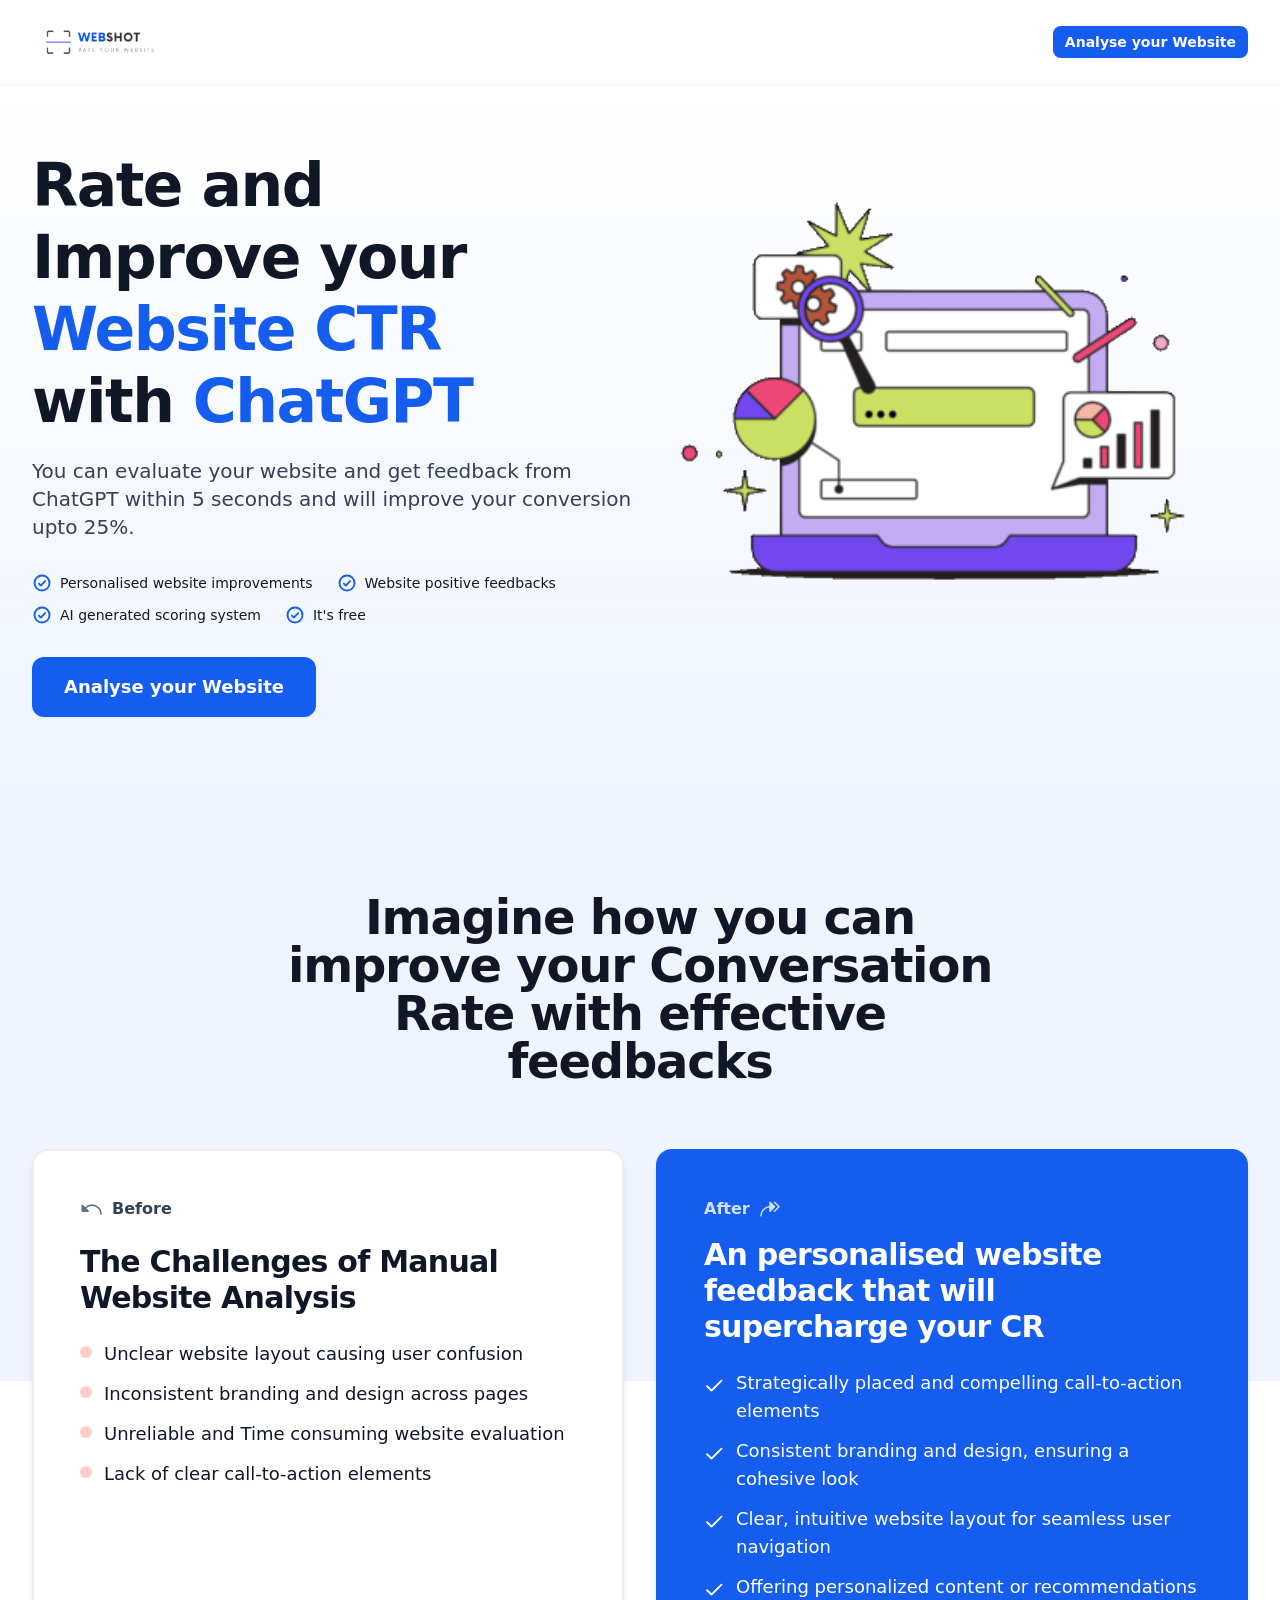
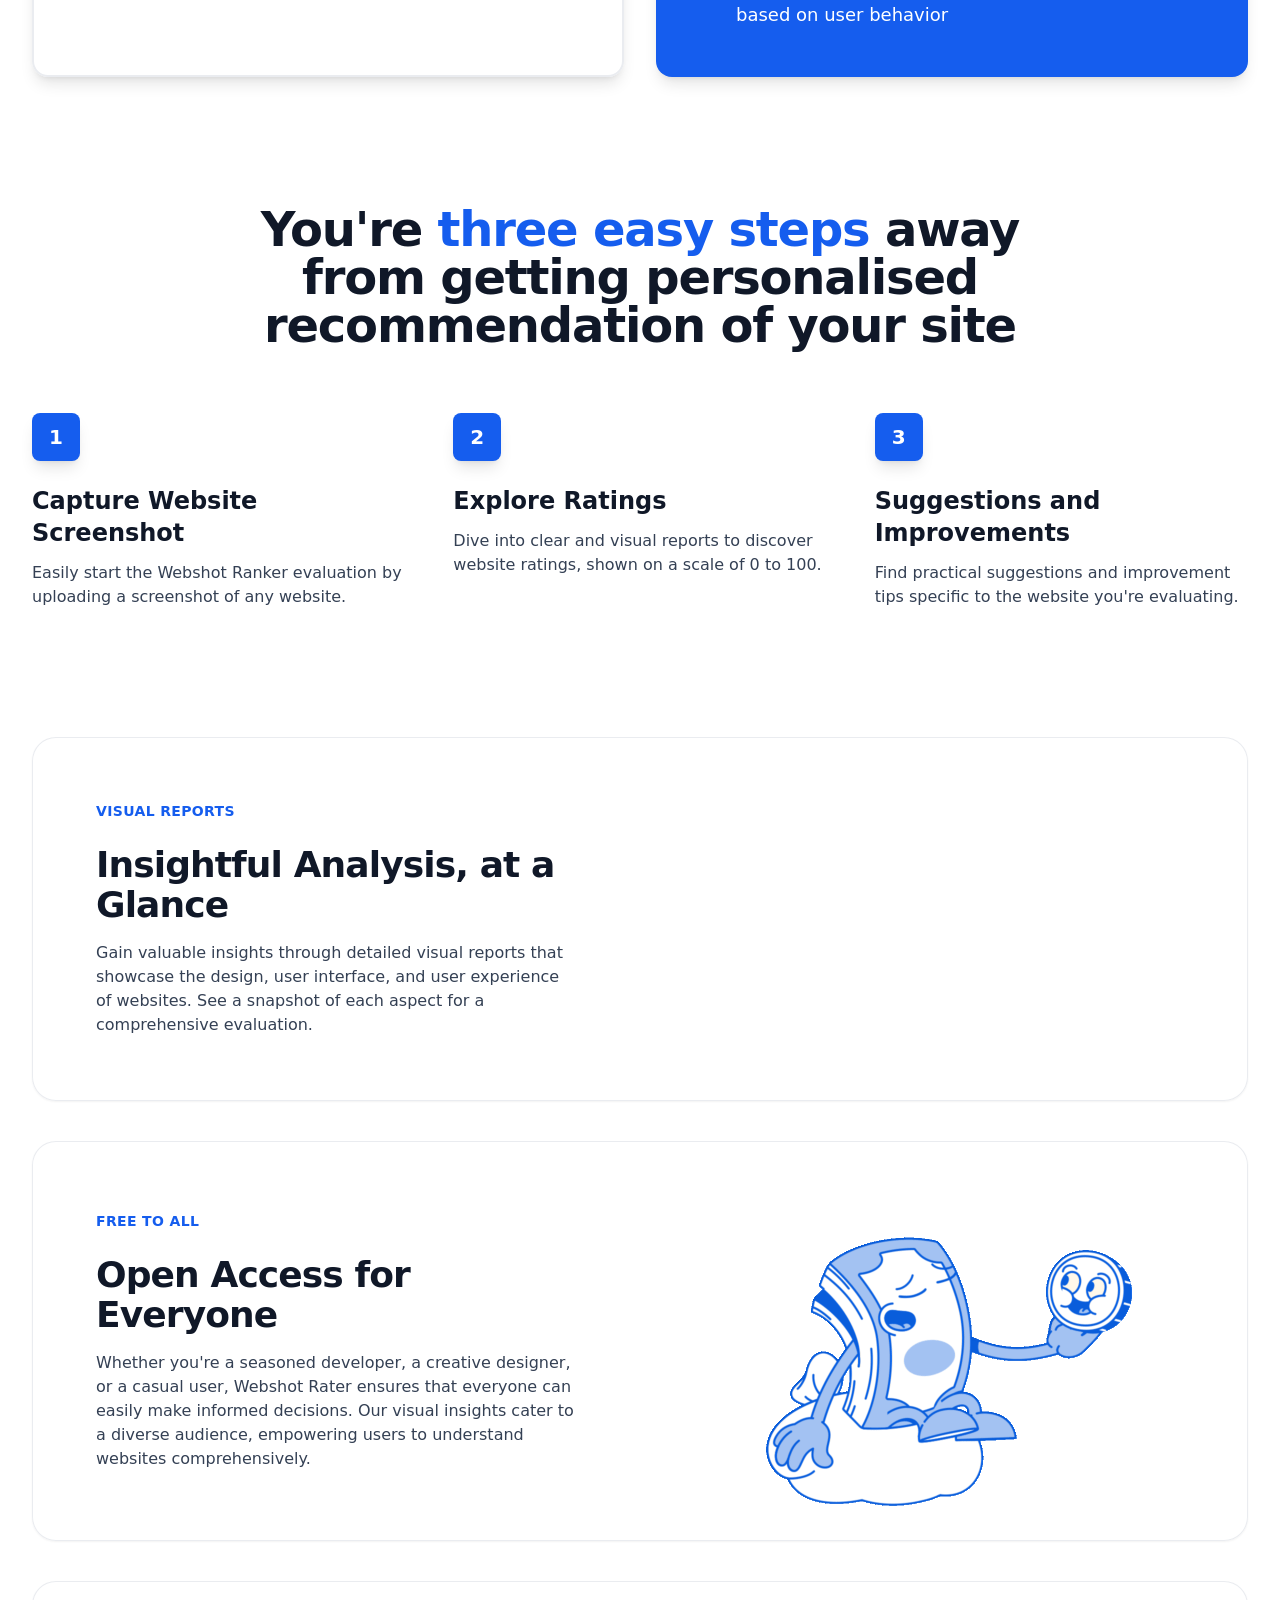
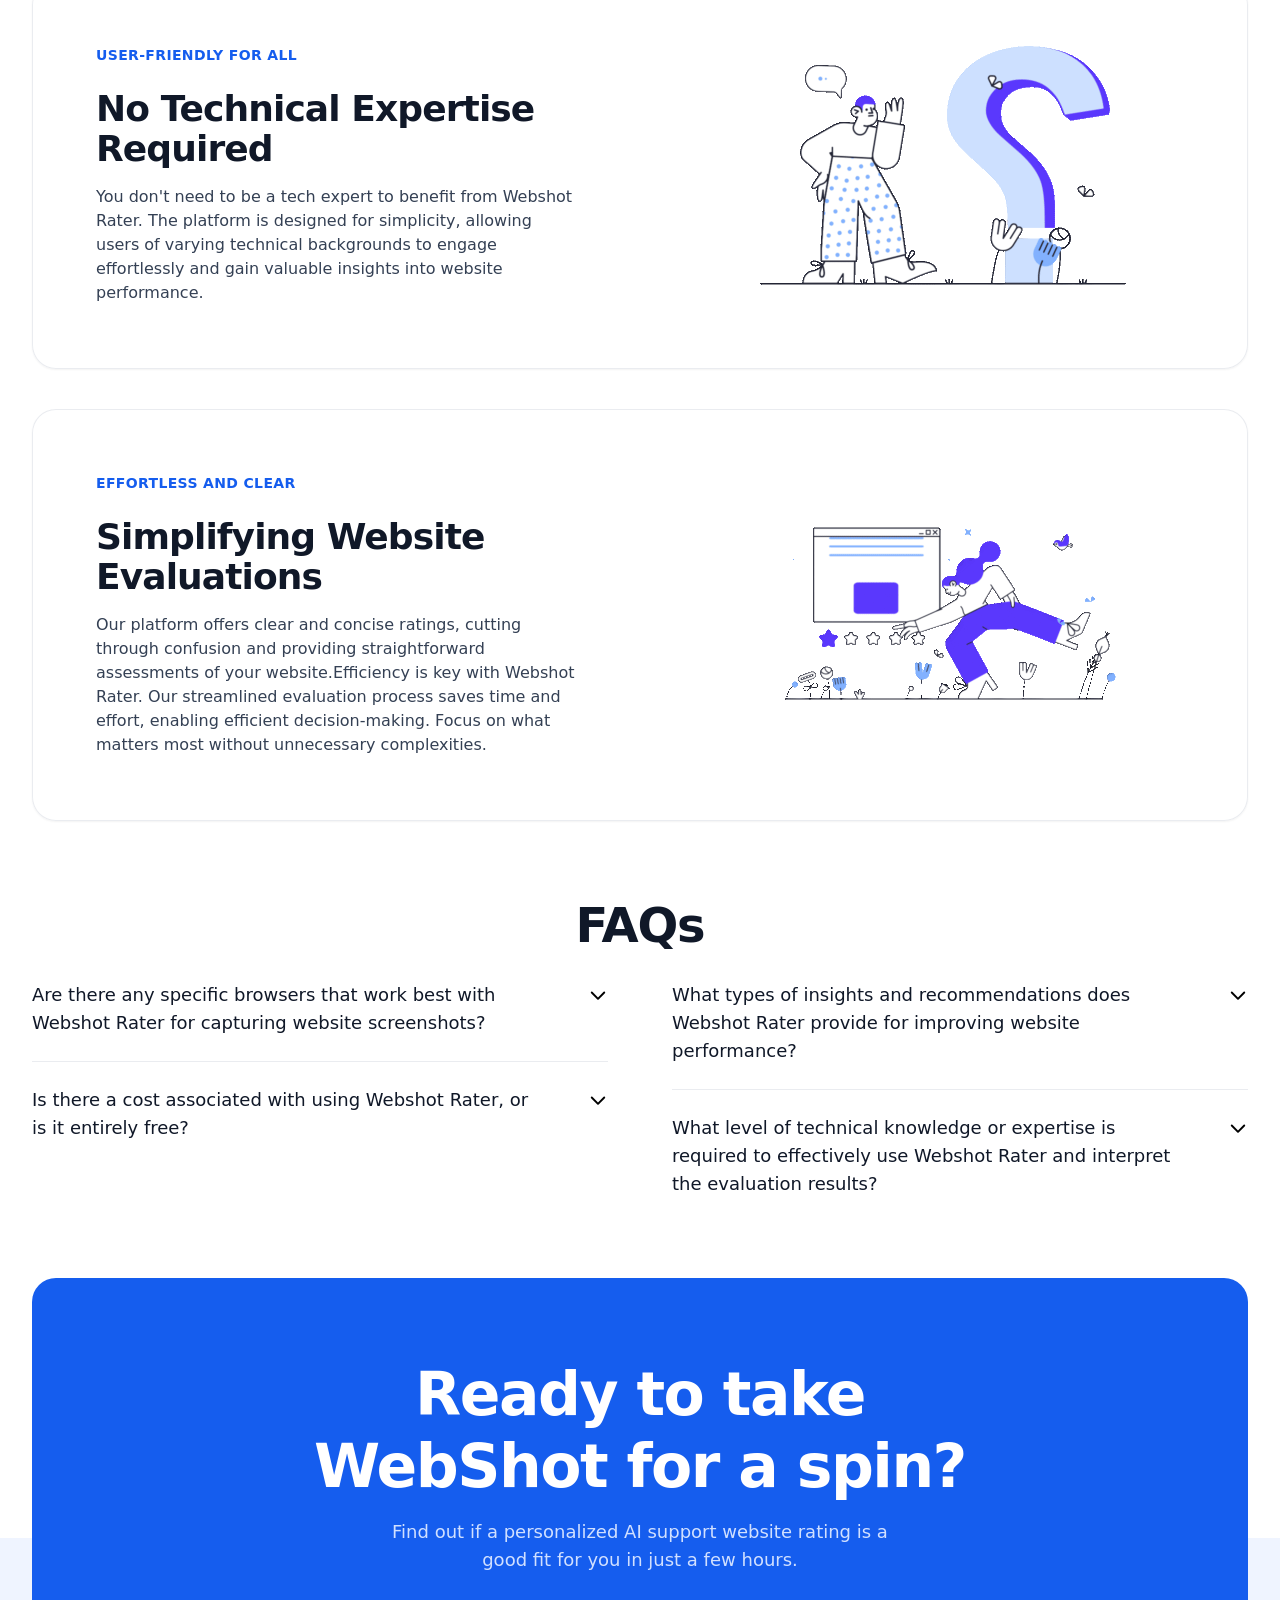
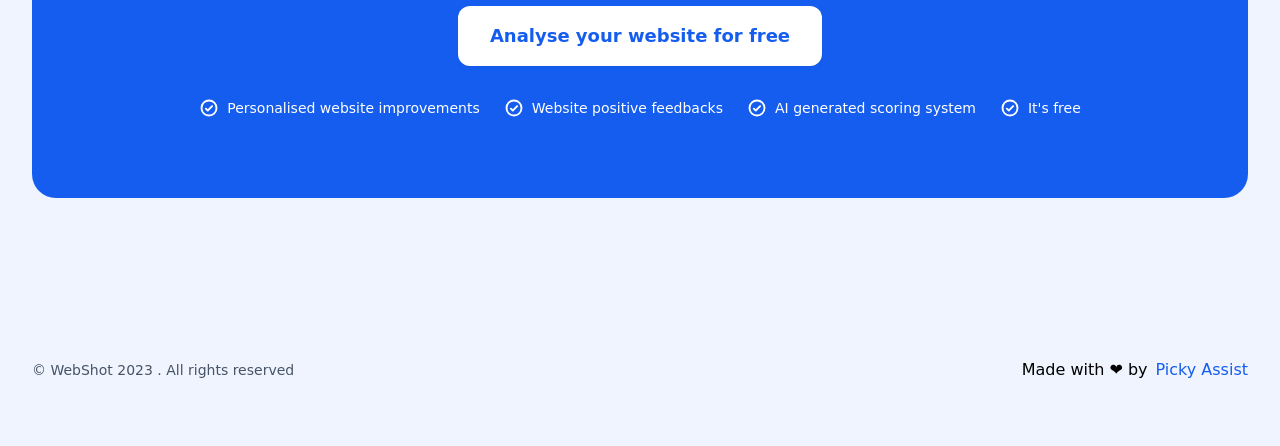
==== index.html @ e957ada9 "Update with api" ====
<!DOCTYPE html>
<html>
  <head>
    <meta charset="utf-8">
    <meta name="viewport" content="width=device-width, initial-scale=1">
    <title>Webshot Rater</title>
    <link rel="stylesheet" href="style_main.css">
    <link rel="icon" type="image/x-icon" href="img/meta-img.png" />
  </head>
  <body>
    <div class="isolate flex min-h-screen flex-col">
      <header class="sticky z-50 bg-white/90 backdrop-blur-lg inset-x-0 top-0 border-b border-gray-100 py-3">
        <div class="max-w-screen-xl mx-auto px-4 sm:px-6 lg:px-8">
          <div class="flex items-center justify-between">
            <div class="shrink-0">
              <a aria-current="page" class="isomorphic-link isomorphic-link--internal flex items-center" href="/">
                <img class="h-6 w-auto md:h-7 webshotlogo" src="img/WEBSHOT.png" alt="">
              </a>
            </div>
            <!--<div class="hidden items-center justify-center gap-4 lg:flex">
              <a class="isomorphic-link isomorphic-link--internal text-sm font-semibold leading-5 transition-all duration-150 rounded-lg px-2 py-1.5 text-gray-950 hover:bg-gray-100 hover:text-blue-600" href="/features">Features</a>
              <a class="isomorphic-link isomorphic-link--internal text-sm font-semibold leading-5 transition-all duration-150 rounded-lg px-2 py-1.5 text-gray-950 hover:bg-gray-100 hover:text-blue-600" href="/integrations">How to use</a>
              <a class="isomorphic-link isomorphic-link--internal text-sm font-semibold leading-5 transition-all duration-150 rounded-lg px-2 py-1.5 text-gray-950 hover:bg-gray-100 hover:text-blue-600" href="/demo">Live Demo</a>
            </div>-->
            <div class="flex items-center justify-end gap-4">
              <a class="isomorphic-link isomorphic-link--internal inline-flex items-center justify-center bg-blue-600 text-sm font-semibold leading-5 text-white shadow-sm transition-all duration-150 rounded-lg px-3 py-1.5 hover:bg-blue-500 focus-visible:outline focus-visible:outline-2 focus-visible:outline-offset-2 focus-visible:outline-blue-600" href="analyze.html">Analyse your Website</a>
            </div>
          </div>
        </div>
      </header>
      <main>
        <section class="bg-gradient-to-b from-white to-blue-50 pb-12 pt-8 sm:pb-16 lg:pb-20">
          <div class="max-w-screen-xl mx-auto px-4 sm:px-6 lg:px-8">
            <div class="grid grid-cols-1 items-center gap-y-12 lg:grid-cols-2">
              <div class="max-w-xl mx-auto text-center lg:max-w-none lg:mx-0 lg:text-left">
                <h1 class="font-display text-4xl font-bold tracking-tight text-gray-900 mt-8 sm:text-5xl lg:text-6xl xl:pr-12">Rate and Improve your <span class="text-blue-600">Website CTR</span>  with <span class="text-blue-600">ChatGPT</span>
                </h1>
                <p class="text-base font-normal text-gray-700 mt-5 sm:text-lg lg:text-xl">You can evaluate your website and get feedback from ChatGPT within 5 seconds and will improve your conversion upto 25%.</p>
                <ul class="flex flex-col justify-center gap-x-6 gap-y-3 text-sm font-medium text-gray-900 mt-6 sm:flex-row sm:flex-wrap sm:mt-8 lg:justify-start">
                  <li class="flex items-center justify-center gap-2">
                    <svg aria-hidden="true" class="h-5 w-5 shrink-0 text-blue-600" xmlns="http://www.w3.org/2000/svg" fill="currentColor" viewBox="0 0 256 256">
                      <path d="M176.49,95.51a12,12,0,0,1,0,17l-56,56a12,12,0,0,1-17,0l-24-24a12,12,0,1,1,17-17L112,143l47.51-47.52A12,12,0,0,1,176.49,95.51ZM236,128A108,108,0,1,1,128,20,108.12,108.12,0,0,1,236,128Zm-24,0a84,84,0,1,0-84,84A84.09,84.09,0,0,0,212,128Z"></path>
                    </svg> Personalised website improvements
                  </li>
                  <li class="flex items-center justify-center gap-2">
                    <svg aria-hidden="true" class="h-5 w-5 shrink-0 text-blue-600" xmlns="http://www.w3.org/2000/svg" fill="currentColor" viewBox="0 0 256 256">
                      <path d="M176.49,95.51a12,12,0,0,1,0,17l-56,56a12,12,0,0,1-17,0l-24-24a12,12,0,1,1,17-17L112,143l47.51-47.52A12,12,0,0,1,176.49,95.51ZM236,128A108,108,0,1,1,128,20,108.12,108.12,0,0,1,236,128Zm-24,0a84,84,0,1,0-84,84A84.09,84.09,0,0,0,212,128Z"></path>
                    </svg> Website positive feedbacks
                  </li>
                  <li class="flex items-center justify-center gap-2">
                    <svg aria-hidden="true" class="h-5 w-5 shrink-0 text-blue-600" xmlns="http://www.w3.org/2000/svg" fill="currentColor" viewBox="0 0 256 256">
                      <path d="M176.49,95.51a12,12,0,0,1,0,17l-56,56a12,12,0,0,1-17,0l-24-24a12,12,0,1,1,17-17L112,143l47.51-47.52A12,12,0,0,1,176.49,95.51ZM236,128A108,108,0,1,1,128,20,108.12,108.12,0,0,1,236,128Zm-24,0a84,84,0,1,0-84,84A84.09,84.09,0,0,0,212,128Z"></path>
                    </svg> AI generated scoring system
                  </li>
                  <li class="flex items-center justify-center gap-2">
                    <svg aria-hidden="true" class="h-5 w-5 shrink-0 text-blue-600" xmlns="http://www.w3.org/2000/svg" fill="currentColor" viewBox="0 0 256 256">
                      <path d="M176.49,95.51a12,12,0,0,1,0,17l-56,56a12,12,0,0,1-17,0l-24-24a12,12,0,1,1,17-17L112,143l47.51-47.52A12,12,0,0,1,176.49,95.51ZM236,128A108,108,0,1,1,128,20,108.12,108.12,0,0,1,236,128Zm-24,0a84,84,0,1,0-84,84A84.09,84.09,0,0,0,212,128Z"></path>
                    </svg>It's free
                  </li>
                </ul>
                <div class="flex flex-col gap-4 mt-6 sm:flex-row sm:items-center sm:justify-center sm:gap-5 sm:mt-8 lg:justify-start">
                  <a class="isomorphic-link isomorphic-link--internal inline-flex items-center justify-center bg-blue-600 text-lg font-semibold text-white shadow-sm transition-all duration-150 rounded-xl px-8 py-4 hover:bg-blue-700 focus-visible:outline focus-visible:outline-2 focus-visible:outline-offset-2 focus-visible:outline-blue-600" href="analyze.html">Analyse your Website</a>
                </div>
              </div>
              <div class="img-maincont">
                <img class="w-full object-cover" src="img/webshot-rater-main.gif" alt="">
              </div>
            </div>
          </div>
        </section>
        <section class="bg-blue-50 pt-12 sm:pt-16 lg:pt-20 xl:pt-24">
          <div class="max-w-screen-xl mx-auto px-4 sm:px-6 lg:px-8">
            <div class="max-w-xl mx-auto text-center lg:max-w-3xl">
              <h2 class="font-display text-3xl font-bold tracking-tight text-gray-900 sm:text-4xl lg:text-5xl">Imagine how you can improve your Conversation Rate with effective feedbacks</h2>
            </div>
          </div>
        </section>
        <div class="relative">
          <div class="absolute grid inset-0" aria-hidden="true">
            <div class="bg-blue-50"></div>
            <div class="bg-white"></div>
          </div>
          <div class="relative pt-12 lg:pt-16">
            <div class="max-w-screen-xl mx-auto px-4 sm:px-6 lg:px-8">
              <div class="grid grid-cols-1 gap-8 lg:grid-cols-2">
                <div class="bg-white shadow-lg ring-2 ring-inset ring-gray-200 rounded-2xl">
                  <div class="p-8 sm:p-12">
                    <div class="inline-flex items-center gap-2">
                      <svg aria-hidden="true" class="h-6 w-6 text-gray-500" xmlns="http://www.w3.org/2000/svg" fill="currentColor" viewBox="0 0 256 256">
                        <path d="M232,184a8,8,0,0,1-16,0A88,88,0,0,0,67.47,120.16l26.19,26.18A8,8,0,0,1,88,160H24a8,8,0,0,1-8-8V88a8,8,0,0,1,13.66-5.66l26.48,26.48A104,104,0,0,1,232,184Z"></path>
                      </svg>
                      <p class="text-base font-semibold text-gray-700">Before</p>
                    </div>
                    <h3 class="font-display text-2xl font-bold tracking-tight text-gray-900 mt-4 sm:text-3xl">The Challenges of Manual Website Analysis</h3>
                    <ul class="text-base text-gray-900 mt-6 space-y-3 sm:text-lg">
                      <li class="flex items-start gap-3">
                        <div class="shrink-0 py-1.5">
                          <svg class="h-3 w-3 fill-error-200" viewBox="0 0 6 6" aria-hidden="true">
                            <circle cx="3" cy="3" r="3"></circle>
                          </svg>
                        </div>Unclear website layout causing user confusion
                      </li>
                      <li class="flex items-start gap-3">
                        <div class="shrink-0 py-1.5">
                          <svg class="h-3 w-3 fill-error-200" viewBox="0 0 6 6" aria-hidden="true">
                            <circle cx="3" cy="3" r="3"></circle>
                          </svg>
                        </div>Inconsistent branding and design across pages
                      </li>
                      <li class="flex items-start gap-3">
                        <div class="shrink-0 py-1.5">
                          <svg class="h-3 w-3 fill-error-200" viewBox="0 0 6 6" aria-hidden="true">
                            <circle cx="3" cy="3" r="3"></circle>
                          </svg>
                        </div>Unreliable and Time consuming website evaluation
                      </li>
                      <li class="flex items-start gap-3">
                        <div class="shrink-0 py-1.5">
                          <svg class="h-3 w-3 fill-error-200" viewBox="0 0 6 6" aria-hidden="true">
                            <circle cx="3" cy="3" r="3"></circle>
                          </svg>
                        </div>Lack of clear call-to-action elements
                      </li>
                    </ul>
                  </div>
                </div>
                <div class="bg-blue-600 shadow-lg rounded-2xl">
                  <div class="p-8 sm:p-12">
                    <div class="inline-flex items-center gap-2">
                      <p class="text-base font-semibold text-blue-100">After</p>
                      <svg aria-hidden="true" class="h-6 w-6 text-blue-100" xmlns="http://www.w3.org/2000/svg" fill="currentColor" viewBox="0 0 256 256">
                        <path d="M229.66,109.66l-48,48a8,8,0,0,1-11.32-11.32L212.69,104,170.34,61.66a8,8,0,0,1,11.32-11.32l48,48A8,8,0,0,1,229.66,109.66Zm-48-11.32-48-48A8,8,0,0,0,120,56V96.3A104.15,104.15,0,0,0,24,200a8,8,0,0,0,16,0,88.11,88.11,0,0,1,80-87.63V152a8,8,0,0,0,13.66,5.66l48-48A8,8,0,0,0,181.66,98.34Z"></path>
                      </svg>
                    </div>
                    <h3 class="font-display text-2xl font-bold tracking-tight text-white mt-4 sm:text-3xl">An personalised website feedback that will supercharge your CR</h3>
                    <ul class="text-base text-white mt-6 space-y-3 sm:text-lg">
                      <li class="flex items-start gap-3">
                        <div class="shrink-0 py-1.5">
                          <svg aria-hidden="true" class="h-5 w-5 text-white" xmlns="http://www.w3.org/2000/svg" fill="currentColor" viewBox="0 0 256 256">
                            <path d="M232.49,80.49l-128,128a12,12,0,0,1-17,0l-56-56a12,12,0,1,1,17-17L96,183,215.51,63.51a12,12,0,0,1,17,17Z"></path>
                          </svg>
                        </div>Strategically placed and compelling call-to-action elements
                      </li>
                      <li class="flex items-start gap-3">
                        <div class="shrink-0 py-1.5">
                          <svg aria-hidden="true" class="h-5 w-5 text-white" xmlns="http://www.w3.org/2000/svg" fill="currentColor" viewBox="0 0 256 256">
                            <path d="M232.49,80.49l-128,128a12,12,0,0,1-17,0l-56-56a12,12,0,1,1,17-17L96,183,215.51,63.51a12,12,0,0,1,17,17Z"></path>
                          </svg>
                        </div>Consistent branding and design, ensuring a cohesive look
                      </li>
                      <li class="flex items-start gap-3">
                        <div class="shrink-0 py-1.5">
                          <svg aria-hidden="true" class="h-5 w-5 text-white" xmlns="http://www.w3.org/2000/svg" fill="currentColor" viewBox="0 0 256 256">
                            <path d="M232.49,80.49l-128,128a12,12,0,0,1-17,0l-56-56a12,12,0,1,1,17-17L96,183,215.51,63.51a12,12,0,0,1,17,17Z"></path>
                          </svg>
                        </div>Clear, intuitive website layout for seamless user navigation
                      </li>
                      <li class="flex items-start gap-3">
                        <div class="shrink-0 py-1.5">
                          <svg aria-hidden="true" class="h-5 w-5 text-white" xmlns="http://www.w3.org/2000/svg" fill="currentColor" viewBox="0 0 256 256">
                            <path d="M232.49,80.49l-128,128a12,12,0,0,1-17,0l-56-56a12,12,0,1,1,17-17L96,183,215.51,63.51a12,12,0,0,1,17,17Z"></path>
                          </svg>
                        </div>Offering personalized content or recommendations based on user behavior
                      </li>
                    </ul>
                  </div>
                </div>
              </div>
            </div>
          </div>
        </div>
        <section id="how-it-works" class="py-12 sm:py-16 lg:py-20 xl:py-32">
          <div class="max-w-screen-xl mx-auto px-4 sm:px-6 lg:px-8">
            <div class="max-w-xl mx-auto text-center lg:max-w-3xl">
              <h2 class="font-display text-3xl font-bold tracking-tight text-gray-900 sm:text-4xl lg:text-5xl">You're <span class="text-blue-600">three easy steps</span>
                <!-- -->away from getting personalised recommendation of your site </h2>
            </div>
            <div class="grid max-w-sm grid-cols-1 gap-12 mx-auto mt-12 text-center sm:mt-16 lg:max-w-none lg:grid-cols-3 lg:text-left">
              <div>
                <div class="inline-flex h-12 w-12 items-center justify-center bg-blue-600 text-xl font-bold text-white shadow-lg rounded-lg">1</div>
                <h3 class="text-xl font-bold text-gray-900 mt-4 sm:text-2xl lg:mt-6">Capture Website Screenshot</h3>
                <p class="text-sm font-normal text-gray-700 mt-2 sm:text-base sm:mt-3">Easily start the Webshot Ranker evaluation by uploading a screenshot of any website.</p>
              </div>
              <div>
                <div class="inline-flex h-12 w-12 items-center justify-center bg-blue-600 text-xl font-bold text-white shadow-lg rounded-lg">2</div>
                <h3 class="text-xl font-bold text-gray-900 mt-4 sm:text-2xl lg:mt-6">Explore Ratings</h3>
                <p class="text-sm font-normal text-gray-700 mt-2 sm:text-base sm:mt-3">Dive into clear and visual reports to discover website ratings, shown on a scale of 0 to 100. </p>
              </div>
              <div>
                <div class="inline-flex h-12 w-12 items-center justify-center bg-blue-600 text-xl font-bold text-white shadow-lg rounded-lg">3</div>
                <h3 class="text-xl font-bold text-gray-900 mt-4 sm:text-2xl lg:mt-6">Suggestions and Improvements</h3>
                <p class="text-sm font-normal text-gray-700 mt-2 sm:text-base sm:mt-3">Find practical suggestions and improvement tips specific to the website you're evaluating.</p>
              </div>
            </div>
          </div>
        </section>
        <section class="bg-white">
          <div class="max-w-screen-xl mx-auto px-4 sm:px-6 lg:px-8">
            <div class="flex flex-col items-start space-y-6 lg:space-y-8 xl:space-y-10">
              <div class="bg-white shadow-sm ring-1 ring-inset ring-gray-200 rounded-3xl xl:sticky xl:top-20">
                <div class="grid grid-cols-1 items-center -space-y-12 lg:grid-cols-2 lg:space-y-0">
                  <div class="p-8 sm:p-12 lg:p-16">
                    <p class="text-sm font-bold uppercase tracking-wide text-blue-600">Visual Reports</p>
                    <h3 class="text-2xl font-bold tracking-tight text-gray-900 mt-4 sm:text-3xl sm:mt-6 lg:text-4xl">Insightful Analysis, at a Glance</h3>
                    <p class="text-base font-normal text-gray-700 mt-4">Gain valuable insights through detailed visual reports that showcase the design, user interface, and user experience of websites. See a snapshot of each aspect for a comprehensive evaluation.</p>
                  </div>
                  <div class="img-contn">
                    <img class="w-full object-cover" src="img/visual-report.gif" alt="">
                  </div>
                </div>
              </div>
              <div class="bg-white shadow-sm ring-1 ring-inset ring-gray-200 rounded-3xl xl:sticky xl:top-20">
                <div class="grid grid-cols-1 items-center -space-y-6 lg:grid-cols-2 lg:space-y-0">
                  <div class="p-8 sm:p-12 lg:p-16">
                    <p class="text-sm font-bold uppercase tracking-wide text-blue-600">Free to All</p>
                    <h3 class="text-2xl font-bold tracking-tight text-gray-900 mt-4 sm:text-3xl sm:mt-6 lg:text-4xl">Open Access for Everyone</h3>
                    <p class="text-base font-normal text-gray-700 mt-4">Whether you're a seasoned developer, a creative designer, or a casual user, Webshot Rater ensures that everyone can easily make informed decisions. Our visual insights cater to a diverse audience, empowering users to understand websites comprehensively.</p>
                  </div>
                  <div class="img-contn">
                    <img class="w-full object-cover" src="img/free-to-all.gif" alt="">
                  </div>
                </div>
              </div>
              <div class="bg-white shadow-sm ring-1 ring-inset ring-gray-200 rounded-3xl xl:sticky xl:top-20">
                <div class="grid grid-cols-1 items-center -space-y-12 lg:grid-cols-2 lg:space-y-0">
                  <div class="p-8 sm:p-12 lg:p-16">
                    <p class="text-sm font-bold uppercase tracking-wide text-blue-600">User-Friendly for All</p>
                    <h3 class="text-2xl font-bold tracking-tight text-gray-900 mt-4 sm:text-3xl sm:mt-6 lg:text-4xl">No Technical Expertise Required</h3>
                    <p class="text-base font-normal text-gray-700 mt-4">You don't need to be a tech expert to benefit from Webshot Rater. The platform is designed for simplicity, allowing users of varying technical backgrounds to engage effortlessly and gain valuable insights into website performance.</p>
                  </div>
                  <div class="img-contn">
                    <img class="w-full object-cover" src="img/know-how.gif" alt="">
                  </div>
                </div>
              </div>
              <div class="bg-white shadow-sm ring-1 ring-inset ring-gray-200 rounded-3xl xl:sticky xl:top-20">
                <div class="grid grid-cols-1 items-center -space-y-12 lg:grid-cols-2 lg:space-y-0">
                  <div class="p-8 sm:p-12 lg:p-16">
                    <p class="text-sm font-bold uppercase tracking-wide text-blue-600">Effortless and Clear</p>
                    <h3 class="text-2xl font-bold tracking-tight text-gray-900 mt-4 sm:text-3xl sm:mt-6 lg:text-4xl">Simplifying Website Evaluations</h3>
                    <p class="text-base font-normal text-gray-700 mt-4">Our platform offers clear and concise ratings, cutting through confusion and providing straightforward assessments of your website.Efficiency is key with Webshot Rater. Our streamlined evaluation process saves time and effort, enabling efficient decision-making. Focus on what matters most without unnecessary complexities.</p>
                  </div>
                  <div class="img-contn">
                    <img class="w-full object-cover" src="img/rating.gif" alt="">
                  </div>
                </div>
              </div>
            </div>
          </div>
        </section>
        <section class="bg-white py-12 sm:py-16 lg:py-20">
          <div class="max-w-screen-xl mx-auto px-4 sm:px-6 lg:px-8">
            <div class="max-w-xl mx-auto text-center lg:max-w-3xl">
              <h2 class="text-3xl font-bold tracking-tight text-gray-900 sm:text-4xl lg:text-5xl">FAQs</h2>
              <!--<p class="text-base font-normal text-gray-600 mt-4 sm:text-lg">Have a different question and can't find the answer you're looking for? Reach out to our support team by-->
                <!-- -->
               <!-- <a target="_blank" rel="noopener noreferrer" href="#" class="isomorphic-link isomorphic-link--external text-blue-600 hover:text-blue-500 hover:underline">sending us an email</a>
                and we'll get back to you as soon as we can.
              </p>-->
            </div>
            <div class="grid grid-cols-1 gap-x-16 gap-y-5 mt-8 lg:grid-cols-2">
              <div class="flow-root">
                <div class="divide-gray-200 -my-6 divide-y">
                  <div class="relative py-6">
                    <details class="menu-details peer cursor-pointer transition-all duration-150">
                      <summary class="flex select-none items-center justify-between text-lg font-medium text-gray-900 pr-16">Are there any specific browsers that work best with Webshot Rater for capturing website screenshots?</summary>
                      <div class="mt-4">
                        <p class="text-base text-gray-600">
                          <span class="prose prose-blue">Webshot Rater is designed to work seamlessly with a variety of browsers. It is compatible with popular browsers such as Google Chrome, Mozilla Firefox, Microsoft Edge, and Safari. Users can capture website screenshots using any of these browsers, ensuring flexibility and accessibility across different platforms. The goal is to provide a consistent and user-friendly experience, regardless of the browser choice, so that users can comfortably use Webshot Rater with their preferred browser.</span>
                        </p>
                      </div>
                    </details>
                    <div class="pointer-events-none invisible absolute right-0 top-0 py-7 pl-7 pr-0 peer-open:visible">
                      <svg aria-hidden="true" class="h-5 w-5" xmlns="http://www.w3.org/2000/svg" fill="currentColor" viewBox="0 0 256 256">
                        <path d="M216.49,168.49a12,12,0,0,1-17,0L128,97,56.49,168.49a12,12,0,0,1-17-17l80-80a12,12,0,0,1,17,0l80,80A12,12,0,0,1,216.49,168.49Z"></path>
                      </svg>
                    </div>
                    <div class="pointer-events-none visible absolute right-0 top-0 py-7 pl-7 pr-0 peer-open:invisible">
                      <svg aria-hidden="true" class="h-5 w-5" xmlns="http://www.w3.org/2000/svg" fill="#currentColor" viewBox="0 0 256 256">
                        <path d="M216.49,104.49l-80,80a12,12,0,0,1-17,0l-80-80a12,12,0,0,1,17-17L128,159l71.51-71.52a12,12,0,0,1,17,17Z"></path>
                      </svg>
                    </div>
                  </div>
                  <div class="relative py-6">
                    <details class="menu-details peer cursor-pointer transition-all duration-150">
                      <summary class="flex select-none items-center justify-between text-lg font-medium text-gray-900 pr-16">Is there a cost associated with using Webshot Rater, or is it entirely free?</summary>
                      <div class="mt-4">
                        <p class="text-base text-gray-600">
                          <span class="prose prose-blue">Webshot Rater is entirely free to use. There is no cost associated with accessing the platform and utilising its evaluation services. Users can take advantage of the comprehensive website assessments, including ratings, positive identification, and improvement suggestions, without incurring any charges. Our aim is to provide a valuable and accessible tool for users to enhance their websites without financial constraints.</span>
                        </p>
                      </div>
                    </details>
                    <div class="pointer-events-none invisible absolute right-0 top-0 py-7 pl-7 pr-0 peer-open:visible">
                      <svg aria-hidden="true" class="h-5 w-5" xmlns="http://www.w3.org/2000/svg" fill="currentColor" viewBox="0 0 256 256">
                        <path d="M216.49,168.49a12,12,0,0,1-17,0L128,97,56.49,168.49a12,12,0,0,1-17-17l80-80a12,12,0,0,1,17,0l80,80A12,12,0,0,1,216.49,168.49Z"></path>
                      </svg>
                    </div>
                    <div class="pointer-events-none visible absolute right-0 top-0 py-7 pl-7 pr-0 peer-open:invisible">
                      <svg aria-hidden="true" class="h-5 w-5" xmlns="http://www.w3.org/2000/svg" fill="#currentColor" viewBox="0 0 256 256">
                        <path d="M216.49,104.49l-80,80a12,12,0,0,1-17,0l-80-80a12,12,0,0,1,17-17L128,159l71.51-71.52a12,12,0,0,1,17,17Z"></path>
                      </svg>
                    </div>
                  </div>
                </div>
              </div>
              <div class="flow-root">
                <div class="divide-gray-200 -my-6 divide-y">
                
                  <div class="relative py-6">
                    <details class="menu-details peer cursor-pointer transition-all duration-150">
                      <summary class="flex select-none items-center justify-between text-lg font-medium text-gray-900 pr-16">What types of insights and recommendations does Webshot Rater provide for improving website performance?</summary>
                      <div class="mt-4">
                        <p class="text-base text-gray-600">
                          <span class="prose prose-blue">Webshot Rater provides users with a range of insights and recommendations to enhance website performance. After evaluating a website based on screenshots, the tool offers actionable suggestions for improvement in various areas. These insights typically cover aspects such as design, user experience, and visual appeal. Specifically, Webshot Rater provides a breakdown of positives, highlighting the strengths of the webpage, and also offers improvement suggestions, identifying specific areas that could benefit from optimization or enhancement. Users can leverage these recommendations to make informed decisions and implement strategic changes to elevate their website's overall performance. </span>
                        </p>
                      </div>
                    </details>
                    <div class="pointer-events-none invisible absolute right-0 top-0 py-7 pl-7 pr-0 peer-open:visible">
                      <svg aria-hidden="true" class="h-5 w-5" xmlns="http://www.w3.org/2000/svg" fill="currentColor" viewBox="0 0 256 256">
                        <path d="M216.49,168.49a12,12,0,0,1-17,0L128,97,56.49,168.49a12,12,0,0,1-17-17l80-80a12,12,0,0,1,17,0l80,80A12,12,0,0,1,216.49,168.49Z"></path>
                      </svg>
                    </div>
                    <div class="pointer-events-none visible absolute right-0 top-0 py-7 pl-7 pr-0 peer-open:invisible">
                      <svg aria-hidden="true" class="h-5 w-5" xmlns="http://www.w3.org/2000/svg" fill="#currentColor" viewBox="0 0 256 256">
                        <path d="M216.49,104.49l-80,80a12,12,0,0,1-17,0l-80-80a12,12,0,0,1,17-17L128,159l71.51-71.52a12,12,0,0,1,17,17Z"></path>
                      </svg>
                    </div>
                  </div>
                  <div class="relative py-6">
                    <details class="menu-details peer cursor-pointer transition-all duration-150">
                      <summary class="flex select-none items-center justify-between text-lg font-medium text-gray-900 pr-16">What level of technical knowledge or expertise is required to effectively use Webshot Rater and interpret the evaluation results?</summary>
                      <div class="mt-4">
                        <p class="text-base text-gray-600">
                          <span class="prose prose-blue">Webshot Rater is designed to be user-friendly, requiring minimal technical knowledge or expertise. You don't need to be a tech expert to use the platform effectively. The process involves simple steps like capturing a screenshot, uploading it to the Webshot Rater platform, and receiving an evaluation with clear ratings and insights. The user interface is intuitive, making it accessible to individuals with varying levels of technical familiarity. The goal is to empower users, regardless of their technical background, to easily understand and interpret the evaluation results for actionable improvements to their websites.</span>
                        </p>
                      </div>
                    </details>
                    <div class="pointer-events-none invisible absolute right-0 top-0 py-7 pl-7 pr-0 peer-open:visible">
                      <svg aria-hidden="true" class="h-5 w-5" xmlns="http://www.w3.org/2000/svg" fill="currentColor" viewBox="0 0 256 256">
                        <path d="M216.49,168.49a12,12,0,0,1-17,0L128,97,56.49,168.49a12,12,0,0,1-17-17l80-80a12,12,0,0,1,17,0l80,80A12,12,0,0,1,216.49,168.49Z"></path>
                      </svg>
                    </div>
                    <div class="pointer-events-none visible absolute right-0 top-0 py-7 pl-7 pr-0 peer-open:invisible">
                      <svg aria-hidden="true" class="h-5 w-5" xmlns="http://www.w3.org/2000/svg" fill="#currentColor" viewBox="0 0 256 256">
                        <path d="M216.49,104.49l-80,80a12,12,0,0,1-17,0l-80-80a12,12,0,0,1,17-17L128,159l71.51-71.52a12,12,0,0,1,17,17Z"></path>
                      </svg>
                    </div>
                  </div>
                </div>
              </div>
            </div>
          </div>
        </section>
        <div class="relative">
          <div class="absolute grid inset-0" aria-hidden="true">
            <div class="bg-white"></div>
            <div class="bg-blue-50"></div>
          </div>
          <div class="relative">
            <div class="max-w-screen-xl mx-auto px-4 sm:px-6 lg:px-8">
              <div class="bg-blue-600 rounded-3xl p-8 text-center sm:p-16 md:px-24 md:py-20 lg:px-28">
                <div class="max-w-2xl mx-auto">
                  <h2 class="font-display text-4xl font-bold tracking-tight text-white sm:text-5xl lg:text-6xl">Ready to take WebShot for a spin?</h2>
                  <p class="max-w-lg text-base text-blue-100 mx-auto mt-4 sm:text-lg">Find out if a personalized AI support website rating is a good fit for you in just a few hours.</p>
                </div>
                <div class="flex flex-col justify-center gap-4 mt-8 sm:flex-row sm:items-center sm:gap-5">
                  <a class="isomorphic-link isomorphic-link--internal inline-flex items-center justify-center bg-white text-lg font-semibold text-blue-600 shadow-sm transition-all duration-150 rounded-xl px-8 py-4 hover:bg-blue-50 focus-visible:outline focus-visible:outline-2 focus-visible:outline-offset-2 focus-visible:outline-white" href="analyze.html">Analyse your website for free</a>
                </div>
                <ul class="flex flex-wrap items-center justify-center gap-x-6 gap-y-3 text-sm font-medium text-white mt-8">
                  <li class="inline-flex items-center gap-2">
                    <svg aria-hidden="true" class="h-5 w-5 shrink-0 text-white" xmlns="http://www.w3.org/2000/svg" fill="currentColor" viewBox="0 0 256 256">
                      <path d="M176.49,95.51a12,12,0,0,1,0,17l-56,56a12,12,0,0,1-17,0l-24-24a12,12,0,1,1,17-17L112,143l47.51-47.52A12,12,0,0,1,176.49,95.51ZM236,128A108,108,0,1,1,128,20,108.12,108.12,0,0,1,236,128Zm-24,0a84,84,0,1,0-84,84A84.09,84.09,0,0,0,212,128Z"></path>
                    </svg>Personalised website improvements                  </li>
                  <li class="inline-flex items-center gap-2">
                    <svg aria-hidden="true" class="h-5 w-5 shrink-0 text-white" xmlns="http://www.w3.org/2000/svg" fill="currentColor" viewBox="0 0 256 256">
                      <path d="M176.49,95.51a12,12,0,0,1,0,17l-56,56a12,12,0,0,1-17,0l-24-24a12,12,0,1,1,17-17L112,143l47.51-47.52A12,12,0,0,1,176.49,95.51ZM236,128A108,108,0,1,1,128,20,108.12,108.12,0,0,1,236,128Zm-24,0a84,84,0,1,0-84,84A84.09,84.09,0,0,0,212,128Z"></path>
                    </svg>Website positive feedbacks
                  </li>
                  <li class="inline-flex items-center gap-2">
                    <svg aria-hidden="true" class="h-5 w-5 shrink-0 text-white" xmlns="http://www.w3.org/2000/svg" fill="currentColor" viewBox="0 0 256 256">
                      <path d="M176.49,95.51a12,12,0,0,1,0,17l-56,56a12,12,0,0,1-17,0l-24-24a12,12,0,1,1,17-17L112,143l47.51-47.52A12,12,0,0,1,176.49,95.51ZM236,128A108,108,0,1,1,128,20,108.12,108.12,0,0,1,236,128Zm-24,0a84,84,0,1,0-84,84A84.09,84.09,0,0,0,212,128Z"></path>
                    </svg>AI generated scoring system
                  </li>
                  <li class="inline-flex items-center gap-2">
                    <svg aria-hidden="true" class="h-5 w-5 shrink-0 text-white" xmlns="http://www.w3.org/2000/svg" fill="currentColor" viewBox="0 0 256 256">
                      <path d="M176.49,95.51a12,12,0,0,1,0,17l-56,56a12,12,0,0,1-17,0l-24-24a12,12,0,1,1,17-17L112,143l47.51-47.52A12,12,0,0,1,176.49,95.51ZM236,128A108,108,0,1,1,128,20,108.12,108.12,0,0,1,236,128Zm-24,0a84,84,0,1,0-84,84A84.09,84.09,0,0,0,212,128Z"></path>
                    </svg>It's free
                  </li>
                </ul>
              </div>
            </div>
          </div>
        </div>
      </main>
      <footer class="bg-blue-50 py-12 sm:py-16 lg:pt-20 xl:pt-24">
        <div class="max-w-screen-xl mx-auto px-4 sm:px-6 lg:px-8">
          <div class="flex flex-col items-center gap-4 mt-12 sm:mt-16 md:flex-row md:justify-between">
            <p class="text-sm font-medium text-gray-600">© WebShot 2023 . All rights reserved</p>
            <span class="flex items-center justify-center gap-2 md:justify-end">Made with ❤️ by <a class="text-blue-600" target="_blank" href="https://pickyassist.com/en/">Picky Assist</a></span>
        </div>
        </div>
      </footer>
    </div>
  </body>
</html>
---- style_main.css ----
:root {
    --background: #282A36;
    --comment: #6272A4;
    --foreground: #F8F8F2;
    --selection: #44475A;
    --cyan: #8BE9FD;
    --green: #50FA7B;
    --orange: #FFB86C;
    --pink: #FF79C6;
    --purple: #BD93F9;
    --red: #FF5555;
    --yellow: #F1FA8C;
    --background-30: #282A3633;
    --comment-30: #6272A433;
    --foreground-30: #F8F8F233;
    --selection-30: #44475A33;
    --cyan-30: #8BE9FD33;
    --green-30: #50FA7B33;
    --orange-30: #FFB86C33;
    --pink-30: #FF79C633;
    --purple-30: #BD93F933;
    --red-30: #FF555533;
    --yellow-30: #F1FA8C33;
    --background-40: #282A3666;
    --comment-40: #6272A466;
    --foreground-40: #F8F8F266;
    --selection-40: #44475A66;
    --cyan-40: #8BE9FD66;
    --green-40: #50FA7B66;
    --orange-40: #FFB86C66;
    --pink-40: #FF79C666;
    --purple-40: #BD93F966;
    --red-40: #FF555566;
    --yellow-40: #F1FA8C66
}

pre::-webkit-scrollbar {
    width: 14px
}

pre::-webkit-scrollbar-track {
    background-color: var(--comment);
    border-radius: 0
}

pre::-webkit-scrollbar-thumb {
    background-color: var(--purple);
    border-radius: 0
}

code[class*=language-] ::selection,code[class*=language-]::selection,pre[class*=language-] ::selection,pre[class*=language-]::selection {
    text-shadow: none;
    background-color: var(--selection)
}

pre.line-numbers {
    position: relative;
    padding-left: 3.8em;
    counter-reset: linenumber
}

pre.line-numbers>code {
    position: relative;
    white-space: inherit
}

.line-numbers .line-numbers-rows {
    position: absolute;
    pointer-events: none;
    top: 0;
    font-size: 100%;
    left: -3.8em;
    width: 3em;
    letter-spacing: -1px;
    border-right: 1px solid #999;
    -webkit-user-select: none;
    user-select: none
}

.line-numbers-rows>span {
    pointer-events: none;
    display: block;
    counter-increment: linenumber
}

.line-numbers-rows>span:before {
    content: counter(linenumber);
    color: #999;
    display: block;
    padding-right: .8em;
    text-align: right
}

div.code-toolbar {
    position: relative
}

div.code-toolbar>.toolbar {
    position: absolute;
    top: .3em;
    right: .2em;
    transition: opacity .3s ease-in-out;
    opacity: 0
}

div.code-toolbar:hover>.toolbar {
    opacity: 1
}

div.code-toolbar>.toolbar .toolbar-item {
    display: inline-block;
    padding-right: 20px
}

div.code-toolbar>.toolbar a {
    cursor: pointer
}

div.code-toolbar>.toolbar button {
    background: 0 0;
    border: 0;
    color: inherit;
    font: inherit;
    line-height: normal;
    overflow: visible;
    padding: 0;
    -webkit-user-select: none;
    -moz-user-select: none;
    -ms-user-select: none
}

div.code-toolbar>.toolbar a,div.code-toolbar>.toolbar button,div.code-toolbar>.toolbar span {
    color: var(--foreground);
    font-size: .8em;
    padding: .5em;
    background: var(--comment);
    border-radius: .5em
}

div.code-toolbar>.toolbar a:focus,div.code-toolbar>.toolbar a:hover,div.code-toolbar>.toolbar button:focus,div.code-toolbar>.toolbar button:hover,div.code-toolbar>.toolbar span:focus,div.code-toolbar>.toolbar span:hover {
    color: inherit;
    text-decoration: none;
    background-color: var(--green)
}

@media print {
    code[class*=language-],pre[class*=language-] {
        text-shadow: none
    }
}

code[class*=language-],pre[class*=language-] {
    color: var(--foreground);
    background: var(--background);
    text-shadow: none;
    font-family: PT Mono,Consolas,Monaco,Andale Mono,Ubuntu Mono,monospace;
    text-align: left;
    white-space: pre;
    word-spacing: normal;
    word-break: normal;
    word-wrap: normal;
    line-height: 1.5;
    tab-size: 4;
    -webkit-hyphens: none;
    hyphens: none
}

pre[class*=language-] {
    background: var(--background);
    border-radius: .5em;
    padding: 1em;
    margin: .5em 0;
    overflow: auto;
    height: auto
}

:not(pre)>code[class*=language-],pre[class*=language-] {
    background: var(--background)
}

:not(pre)>code[class*=language-] {
    padding: 4px 7px;
    border-radius: .3em;
    white-space: normal
}

.limit-300 {
    height: 400px!important
}

.limit-500 {
    height: 500px!important
}

.limit-600 {
    height: 600px!important
}

.limit-700 {
    height: 700px!important
}

.limit-800 {
    height: 800px!important
}

.language-css {
    color: var(--purple)
}

.token,.language-css .token {
    color: var(--pink)
}

.token.script {
    color: var(--foreground)
}

.token.bold {
    font-weight: 700
}

.token.italic {
    font-style: italic
}

.token.atrule,.token.attr-name,.token.attr-value {
    color: var(--green)
}

.language-css .token.atrule {
    color: var(--purple)
}

.language-html .token.attr-value,.language-markup .token.attr-value {
    color: var(--yellow)
}

.token.boolean {
    color: var(--purple)
}

.token.builtin,.token.class-name {
    color: var(--cyan)
}

.token.comment {
    color: var(--comment)
}

.token.constant {
    color: var(--purple)
}

.language-javascript .token.constant {
    color: var(--orange);
    font-style: italic
}

.token.entity {
    color: var(--pink)
}

.language-css .token.entity {
    color: var(--green)
}

.language-html .token.entity.named-entity {
    color: var(--purple)
}

.language-html .token.entity:not(.named-entity) {
    color: var(--pink)
}

.language-markup .token.entity.named-entity {
    color: var(--purple)
}

.language-markup .token.entity:not(.named-entity) {
    color: var(--pink)
}

.token.function {
    color: var(--green)
}

.language-css .token.function {
    color: var(--cyan)
}

.token.important,.token.keyword {
    color: var(--pink)
}

.token.prolog {
    color: var(--foreground)
}

.token.property {
    color: var(--orange)
}

.language-css .token.property {
    color: var(--cyan)
}

.token.punctuation {
    color: var(--pink)
}

.language-css .token.punctuation {
    color: var(--orange)
}

.language-html .token.punctuation,.language-markup .token.punctuation {
    color: var(--foreground)
}

.token.selector {
    color: var(--pink)
}

.language-css .token.selector {
    color: var(--green)
}

.token.regex {
    color: var(--red)
}

.language-css .token.rule:not(.atrule) {
    color: var(--foreground)
}

.token.string {
    color: var(--yellow)
}

.token.tag {
    color: var(--pink)
}

.token.url {
    color: var(--cyan)
}

.language-css .token.url {
    color: var(--orange)
}

.token.variable {
    color: var(--comment)
}

.token.number {
    color: #bd93f9
}

.token.operator {
    color: #8be9fd
}

.token.char {
    color: #ff879d
}

.token.symbol {
    color: #ffb86c
}

.token.deleted,.token.namespace {
    color: #e2777a
}

.highlight-line {
    color: inherit;
    display: inline-block;
    text-decoration: none;
    border-radius: 4px;
    padding: 2px 10px
}

.highlight-line:empty:before {
    content: " "
}

.highlight-line:not(:last-child) {
    min-width: 100%
}

.highlight-line .highlight-line:not(:last-child) {
    min-width: 0
}

.highlight-line-isdir {
    color: var(--foreground);
    background-color: var(--selection-30)
}

.highlight-line-active {
    background-color: var(--comment-30)
}

.highlight-line-add {
    background-color: var(--green-30)
}

.highlight-line-remove {
    background-color: var(--red-30)
}

*,:before,:after {
    box-sizing: border-box;
    border-width: 0;
    border-style: solid;
    border-color: #eaecf0
}

:before,:after {
    --tw-content: ""
}

html {
    line-height: 1.5;
    -webkit-text-size-adjust: 100%;
    -moz-tab-size: 4;
    -o-tab-size: 4;
    tab-size: 4;
    font-family: Inter,ui-sans-serif,system-ui,-apple-system,BlinkMacSystemFont,Segoe UI,Roboto,Helvetica Neue,Arial,Noto Sans,sans-serif,"Apple Color Emoji","Segoe UI Emoji",Segoe UI Symbol,"Noto Color Emoji";
    font-feature-settings: normal;
    font-variation-settings: normal
}

body {
    margin: 0;
    line-height: inherit
}

hr {
    height: 0;
    color: inherit;
    border-top-width: 1px
}

abbr:where([title]) {
    -webkit-text-decoration: underline dotted;
    text-decoration: underline dotted
}

h1,h2,h3,h4,h5,h6 {
    font-size: inherit;
    font-weight: inherit
}

a {
    color: inherit;
    text-decoration: inherit
}

b,strong {
    font-weight: bolder
}

code,kbd,samp,pre {
    font-family: ui-monospace,SFMono-Regular,Menlo,Monaco,Consolas,Liberation Mono,Courier New,monospace;
    font-size: 1em
}

small {
    font-size: 80%
}

sub,sup {
    font-size: 75%;
    line-height: 0;
    position: relative;
    vertical-align: baseline
}

sub {
    bottom: -.25em
}

sup {
    top: -.5em
}

table {
    text-indent: 0;
    border-color: inherit;
    border-collapse: collapse
}

button,input,optgroup,select,textarea {
    font-family: inherit;
    font-feature-settings: inherit;
    font-variation-settings: inherit;
    font-size: 100%;
    font-weight: inherit;
    line-height: inherit;
    color: inherit;
    margin: 0;
    padding: 0
}

button,select {
    text-transform: none
}

button,[type=button],[type=reset],[type=submit] {
    -webkit-appearance: button;
    background-color: transparent;
    background-image: none
}

:-moz-focusring {
    outline: auto
}

:-moz-ui-invalid {
    box-shadow: none
}

progress {
    vertical-align: baseline
}

::-webkit-inner-spin-button,::-webkit-outer-spin-button {
    height: auto
}

[type=search] {
    -webkit-appearance: textfield;
    outline-offset: -2px
}

::-webkit-search-decoration {
    -webkit-appearance: none
}

::-webkit-file-upload-button {
    -webkit-appearance: button;
    font: inherit
}

summary {
    display: list-item
}

blockquote,dl,dd,h1,h2,h3,h4,h5,h6,hr,figure,p,pre {
    margin: 0
}

fieldset {
    margin: 0;
    padding: 0
}

legend {
    padding: 0
}

ol,ul,menu {
    list-style: none;
    margin: 0;
    padding: 0
}

dialog {
    padding: 0
}

textarea {
    resize: vertical
}

input::-moz-placeholder,textarea::-moz-placeholder {
    opacity: 1;
    color: #98a1b2
}

input::placeholder,textarea::placeholder {
    opacity: 1;
    color: #98a1b2
}

button,[role=button] {
    cursor: pointer
}

:disabled {
    cursor: default
}

img,svg,video,canvas,audio,iframe,embed,object {
    display: block;
    vertical-align: middle
}

img,video {
    max-width: 100%;
    height: auto
}

[hidden] {
    display: none
}

[type=text],input:where(:not([type])),[type=email],[type=url],[type=password],[type=number],[type=date],[type=datetime-local],[type=month],[type=search],[type=tel],[type=time],[type=week],[multiple],textarea,select {
    -webkit-appearance: none;
    -moz-appearance: none;
    appearance: none;
    background-color: #fff;
    border-color: #667085;
    border-width: 1px;
    border-radius: 0;
    padding: .5rem .75rem;
    font-size: 1rem;
    line-height: 1.5rem;
    --tw-shadow: 0 0 #0000
}

[type=text]:focus,input:where(:not([type])):focus,[type=email]:focus,[type=url]:focus,[type=password]:focus,[type=number]:focus,[type=date]:focus,[type=datetime-local]:focus,[type=month]:focus,[type=search]:focus,[type=tel]:focus,[type=time]:focus,[type=week]:focus,[multiple]:focus,textarea:focus,select:focus {
    outline: 2px solid transparent;
    outline-offset: 2px;
    --tw-ring-inset: var(--tw-empty, );
    --tw-ring-offset-width: 0px;
    --tw-ring-offset-color: #fff;
    --tw-ring-color: #155DEE;
    --tw-ring-offset-shadow: var(--tw-ring-inset) 0 0 0 var(--tw-ring-offset-width) var(--tw-ring-offset-color);
    --tw-ring-shadow: var(--tw-ring-inset) 0 0 0 calc(1px + var(--tw-ring-offset-width)) var(--tw-ring-color);
    box-shadow: var(--tw-ring-offset-shadow),var(--tw-ring-shadow),var(--tw-shadow);
    border-color: #155dee
}

input::-moz-placeholder,textarea::-moz-placeholder {
    color: #667085;
    opacity: 1
}

input::placeholder,textarea::placeholder {
    color: #667085;
    opacity: 1
}

::-webkit-datetime-edit-fields-wrapper {
    padding: 0
}

::-webkit-date-and-time-value {
    min-height: 1.5em;
    text-align: inherit
}

::-webkit-datetime-edit {
    display: inline-flex
}

::-webkit-datetime-edit,::-webkit-datetime-edit-year-field,::-webkit-datetime-edit-month-field,::-webkit-datetime-edit-day-field,::-webkit-datetime-edit-hour-field,::-webkit-datetime-edit-minute-field,::-webkit-datetime-edit-second-field,::-webkit-datetime-edit-millisecond-field,::-webkit-datetime-edit-meridiem-field {
    padding-top: 0;
    padding-bottom: 0
}

select {
    background-image: url("data:image/svg+xml,%3csvg xmlns='http://www.w3.org/2000/svg' fill='none' viewBox='0 0 20 20'%3e%3cpath stroke='%23667085' stroke-linecap='round' stroke-linejoin='round' stroke-width='1.5' d='M6 8l4 4 4-4'/%3e%3c/svg%3e");
    background-position: right .5rem center;
    background-repeat: no-repeat;
    background-size: 1.5em 1.5em;
    padding-right: 2.5rem;
    -webkit-print-color-adjust: exact;
    print-color-adjust: exact
}

[multiple],[size]:where(select:not([size="1"])) {
    background-image: initial;
    background-position: initial;
    background-repeat: unset;
    background-size: initial;
    padding-right: .75rem;
    -webkit-print-color-adjust: unset;
    print-color-adjust: unset
}

[type=checkbox],[type=radio] {
    -webkit-appearance: none;
    -moz-appearance: none;
    appearance: none;
    padding: 0;
    -webkit-print-color-adjust: exact;
    print-color-adjust: exact;
    display: inline-block;
    vertical-align: middle;
    background-origin: border-box;
    -webkit-user-select: none;
    -moz-user-select: none;
    user-select: none;
    flex-shrink: 0;
    height: 1rem;
    width: 1rem;
    color: #155dee;
    background-color: #fff;
    border-color: #667085;
    border-width: 1px;
    --tw-shadow: 0 0 #0000
}

[type=checkbox] {
    border-radius: 0
}

[type=radio] {
    border-radius: 100%
}

[type=checkbox]:focus,[type=radio]:focus {
    outline: 2px solid transparent;
    outline-offset: 2px;
    --tw-ring-inset: var(--tw-empty, );
    --tw-ring-offset-width: 2px;
    --tw-ring-offset-color: #fff;
    --tw-ring-color: #155DEE;
    --tw-ring-offset-shadow: var(--tw-ring-inset) 0 0 0 var(--tw-ring-offset-width) var(--tw-ring-offset-color);
    --tw-ring-shadow: var(--tw-ring-inset) 0 0 0 calc(2px + var(--tw-ring-offset-width)) var(--tw-ring-color);
    box-shadow: var(--tw-ring-offset-shadow),var(--tw-ring-shadow),var(--tw-shadow)
}

[type=checkbox]:checked,[type=radio]:checked {
    border-color: transparent;
    background-color: currentColor;
    background-size: 100% 100%;
    background-position: center;
    background-repeat: no-repeat
}

[type=checkbox]:checked {
    background-image: url("data:image/svg+xml,%3csvg viewBox='0 0 16 16' fill='white' xmlns='http://www.w3.org/2000/svg'%3e%3cpath d='M12.207 4.793a1 1 0 010 1.414l-5 5a1 1 0 01-1.414 0l-2-2a1 1 0 011.414-1.414L6.5 9.086l4.293-4.293a1 1 0 011.414 0z'/%3e%3c/svg%3e")
}

[type=radio]:checked {
    background-image: url("data:image/svg+xml,%3csvg viewBox='0 0 16 16' fill='white' xmlns='http://www.w3.org/2000/svg'%3e%3ccircle cx='8' cy='8' r='3'/%3e%3c/svg%3e")
}

[type=checkbox]:checked:hover,[type=checkbox]:checked:focus,[type=radio]:checked:hover,[type=radio]:checked:focus {
    border-color: transparent;
    background-color: currentColor
}

[type=checkbox]:indeterminate {
    background-image: url("data:image/svg+xml,%3csvg xmlns='http://www.w3.org/2000/svg' fill='none' viewBox='0 0 16 16'%3e%3cpath stroke='white' stroke-linecap='round' stroke-linejoin='round' stroke-width='2' d='M4 8h8'/%3e%3c/svg%3e");
    border-color: transparent;
    background-color: currentColor;
    background-size: 100% 100%;
    background-position: center;
    background-repeat: no-repeat
}

[type=checkbox]:indeterminate:hover,[type=checkbox]:indeterminate:focus {
    border-color: transparent;
    background-color: currentColor
}

[type=file] {
    background: unset;
    border-color: inherit;
    border-width: 0;
    border-radius: 0;
    padding: 0;
    font-size: unset;
    line-height: inherit
}

[type=file]:focus {
    outline: 1px solid ButtonText;
    outline: 1px auto -webkit-focus-ring-color
}

*,:before,:after {
    --tw-border-spacing-x: 0;
    --tw-border-spacing-y: 0;
    --tw-translate-x: 0;
    --tw-translate-y: 0;
    --tw-rotate: 0;
    --tw-skew-x: 0;
    --tw-skew-y: 0;
    --tw-scale-x: 1;
    --tw-scale-y: 1;
    --tw-pan-x: ;
    --tw-pan-y: ;
    --tw-pinch-zoom: ;
    --tw-scroll-snap-strictness: proximity;
    --tw-gradient-from-position: ;
    --tw-gradient-via-position: ;
    --tw-gradient-to-position: ;
    --tw-ordinal: ;
    --tw-slashed-zero: ;
    --tw-numeric-figure: ;
    --tw-numeric-spacing: ;
    --tw-numeric-fraction: ;
    --tw-ring-inset: ;
    --tw-ring-offset-width: 0px;
    --tw-ring-offset-color: #fff;
    --tw-ring-color: rgb(41 112 254 / .5);
    --tw-ring-offset-shadow: 0 0 #0000;
    --tw-ring-shadow: 0 0 #0000;
    --tw-shadow: 0 0 #0000;
    --tw-shadow-colored: 0 0 #0000;
    --tw-blur: ;
    --tw-brightness: ;
    --tw-contrast: ;
    --tw-grayscale: ;
    --tw-hue-rotate: ;
    --tw-invert: ;
    --tw-saturate: ;
    --tw-sepia: ;
    --tw-drop-shadow: ;
    --tw-backdrop-blur: ;
    --tw-backdrop-brightness: ;
    --tw-backdrop-contrast: ;
    --tw-backdrop-grayscale: ;
    --tw-backdrop-hue-rotate: ;
    --tw-backdrop-invert: ;
    --tw-backdrop-opacity: ;
    --tw-backdrop-saturate: ;
    --tw-backdrop-sepia:
}

::backdrop {
    --tw-border-spacing-x: 0;
    --tw-border-spacing-y: 0;
    --tw-translate-x: 0;
    --tw-translate-y: 0;
    --tw-rotate: 0;
    --tw-skew-x: 0;
    --tw-skew-y: 0;
    --tw-scale-x: 1;
    --tw-scale-y: 1;
    --tw-pan-x: ;
    --tw-pan-y: ;
    --tw-pinch-zoom: ;
    --tw-scroll-snap-strictness: proximity;
    --tw-gradient-from-position: ;
    --tw-gradient-via-position: ;
    --tw-gradient-to-position: ;
    --tw-ordinal: ;
    --tw-slashed-zero: ;
    --tw-numeric-figure: ;
    --tw-numeric-spacing: ;
    --tw-numeric-fraction: ;
    --tw-ring-inset: ;
    --tw-ring-offset-width: 0px;
    --tw-ring-offset-color: #fff;
    --tw-ring-color: rgb(41 112 254 / .5);
    --tw-ring-offset-shadow: 0 0 #0000;
    --tw-ring-shadow: 0 0 #0000;
    --tw-shadow: 0 0 #0000;
    --tw-shadow-colored: 0 0 #0000;
    --tw-blur: ;
    --tw-brightness: ;
    --tw-contrast: ;
    --tw-grayscale: ;
    --tw-hue-rotate: ;
    --tw-invert: ;
    --tw-saturate: ;
    --tw-sepia: ;
    --tw-drop-shadow: ;
    --tw-backdrop-blur: ;
    --tw-backdrop-brightness: ;
    --tw-backdrop-contrast: ;
    --tw-backdrop-grayscale: ;
    --tw-backdrop-hue-rotate: ;
    --tw-backdrop-invert: ;
    --tw-backdrop-opacity: ;
    --tw-backdrop-saturate: ;
    --tw-backdrop-sepia:
}

.container {
    width: 100%
}

@media (min-width: 640px) {
    .container {
        max-width:640px
    }
}

@media (min-width: 768px) {
    .container {
        max-width:768px
    }
}

@media (min-width: 1024px) {
    .container {
        max-width:1024px
    }
}

@media (min-width: 1280px) {
    .container {
        max-width:1280px
    }
}

@media (min-width: 1536px) {
    .container {
        max-width:1536px
    }
}

.prose {
    color: var(--tw-prose-body);
    max-width: 65ch
}

.prose :where(p):not(:where([class~="not-prose"],[class~="not-prose"] *)) {
    margin-top: 1.25em;
    margin-bottom: 1.25em
}

.prose :where([class~="lead"]):not(:where([class~="not-prose"],[class~="not-prose"] *)) {
    color: var(--tw-prose-lead);
    font-size: 1.25em;
    line-height: 1.6;
    margin-top: 1.2em;
    margin-bottom: 1.2em
}

.prose :where(a):not(:where([class~="not-prose"],[class~="not-prose"] *)) {
    color: var(--tw-prose-links);
    text-decoration: underline;
    font-weight: 500
}

.prose :where(strong):not(:where([class~="not-prose"],[class~="not-prose"] *)) {
    color: var(--tw-prose-bold);
    font-weight: 600
}

.prose :where(a strong):not(:where([class~="not-prose"],[class~="not-prose"] *)) {
    color: inherit
}

.prose :where(blockquote strong):not(:where([class~="not-prose"],[class~="not-prose"] *)) {
    color: inherit
}

.prose :where(thead th strong):not(:where([class~="not-prose"],[class~="not-prose"] *)) {
    color: inherit
}

.prose :where(ol):not(:where([class~="not-prose"],[class~="not-prose"] *)) {
    list-style-type: decimal;
    margin-top: 1.25em;
    margin-bottom: 1.25em;
    padding-left: 1.625em
}

.prose :where(ol[type="A"]):not(:where([class~="not-prose"],[class~="not-prose"] *)) {
    list-style-type: upper-alpha
}

.prose :where(ol[type="a"]):not(:where([class~="not-prose"],[class~="not-prose"] *)) {
    list-style-type: lower-alpha
}

.prose :where(ol[type="A" s]):not(:where([class~="not-prose"],[class~="not-prose"] *)) {
    list-style-type: upper-alpha
}

.prose :where(ol[type="a" s]):not(:where([class~="not-prose"],[class~="not-prose"] *)) {
    list-style-type: lower-alpha
}

.prose :where(ol[type="I"]):not(:where([class~="not-prose"],[class~="not-prose"] *)) {
    list-style-type: upper-roman
}

.prose :where(ol[type="i"]):not(:where([class~="not-prose"],[class~="not-prose"] *)) {
    list-style-type: lower-roman
}

.prose :where(ol[type="I" s]):not(:where([class~="not-prose"],[class~="not-prose"] *)) {
    list-style-type: upper-roman
}

.prose :where(ol[type="i" s]):not(:where([class~="not-prose"],[class~="not-prose"] *)) {
    list-style-type: lower-roman
}

.prose :where(ol[type="1"]):not(:where([class~="not-prose"],[class~="not-prose"] *)) {
    list-style-type: decimal
}

.prose :where(ul):not(:where([class~="not-prose"],[class~="not-prose"] *)) {
    list-style-type: disc;
    margin-top: 1.25em;
    margin-bottom: 1.25em;
    padding-left: 1.625em
}

.prose :where(ol > li):not(:where([class~="not-prose"],[class~="not-prose"] *))::marker {
    font-weight: 400;
    color: var(--tw-prose-counters)
}

.prose :where(ul > li):not(:where([class~="not-prose"],[class~="not-prose"] *))::marker {
    color: var(--tw-prose-bullets)
}

.prose :where(dt):not(:where([class~="not-prose"],[class~="not-prose"] *)) {
    color: var(--tw-prose-headings);
    font-weight: 600;
    margin-top: 1.25em
}

.prose :where(hr):not(:where([class~="not-prose"],[class~="not-prose"] *)) {
    border-color: var(--tw-prose-hr);
    border-top-width: 1px;
    margin-top: 3em;
    margin-bottom: 3em
}

.prose :where(blockquote):not(:where([class~="not-prose"],[class~="not-prose"] *)) {
    font-weight: 500;
    font-style: italic;
    color: var(--tw-prose-quotes);
    border-left-width: .25rem;
    border-left-color: var(--tw-prose-quote-borders);
    quotes: "\201c""\201d""\2018""\2019";
    margin-top: 1.6em;
    margin-bottom: 1.6em;
    padding-left: 1em
}

.prose :where(blockquote p:first-of-type):not(:where([class~="not-prose"],[class~="not-prose"] *)):before {
    content: open-quote
}

.prose :where(blockquote p:last-of-type):not(:where([class~="not-prose"],[class~="not-prose"] *)):after {
    content: close-quote
}

.prose :where(h1):not(:where([class~="not-prose"],[class~="not-prose"] *)) {
    color: var(--tw-prose-headings);
    font-weight: 800;
    font-size: 2.25em;
    margin-top: 0;
    margin-bottom: .8888889em;
    line-height: 1.1111111
}

.prose :where(h1 strong):not(:where([class~="not-prose"],[class~="not-prose"] *)) {
    font-weight: 900;
    color: inherit
}

.prose :where(h2):not(:where([class~="not-prose"],[class~="not-prose"] *)) {
    color: var(--tw-prose-headings);
    font-weight: 700;
    font-size: 1.5em;
    margin-top: 2em;
    margin-bottom: 1em;
    line-height: 1.3333333
}

.prose :where(h2 strong):not(:where([class~="not-prose"],[class~="not-prose"] *)) {
    font-weight: 800;
    color: inherit
}

.prose :where(h3):not(:where([class~="not-prose"],[class~="not-prose"] *)) {
    color: var(--tw-prose-headings);
    font-weight: 600;
    font-size: 1.25em;
    margin-top: 1.6em;
    margin-bottom: .6em;
    line-height: 1.6
}

.prose :where(h3 strong):not(:where([class~="not-prose"],[class~="not-prose"] *)) {
    font-weight: 700;
    color: inherit
}

.prose :where(h4):not(:where([class~="not-prose"],[class~="not-prose"] *)) {
    color: var(--tw-prose-headings);
    font-weight: 600;
    margin-top: 1.5em;
    margin-bottom: .5em;
    line-height: 1.5
}

.prose :where(h4 strong):not(:where([class~="not-prose"],[class~="not-prose"] *)) {
    font-weight: 700;
    color: inherit
}

.prose :where(img):not(:where([class~="not-prose"],[class~="not-prose"] *)) {
    margin-top: 2em;
    margin-bottom: 2em
}

.prose :where(picture):not(:where([class~="not-prose"],[class~="not-prose"] *)) {
    display: block;
    margin-top: 2em;
    margin-bottom: 2em
}

.prose :where(kbd):not(:where([class~="not-prose"],[class~="not-prose"] *)) {
    font-weight: 500;
    font-family: inherit;
    color: var(--tw-prose-kbd);
    box-shadow: 0 0 0 1px rgb(var(--tw-prose-kbd-shadows) / 10%),0 3px 0 rgb(var(--tw-prose-kbd-shadows) / 10%);
    font-size: .875em;
    border-radius: .3125rem;
    padding: .1875em .375em
}

.prose :where(code):not(:where([class~="not-prose"],[class~="not-prose"] *)) {
    color: var(--tw-prose-code);
    font-weight: 600;
    font-size: .875em
}

.prose :where(code):not(:where([class~="not-prose"],[class~="not-prose"] *)):before {
    content: "`"
}

.prose :where(code):not(:where([class~="not-prose"],[class~="not-prose"] *)):after {
    content: "`"
}

.prose :where(a code):not(:where([class~="not-prose"],[class~="not-prose"] *)) {
    color: inherit
}

.prose :where(h1 code):not(:where([class~="not-prose"],[class~="not-prose"] *)) {
    color: inherit
}

.prose :where(h2 code):not(:where([class~="not-prose"],[class~="not-prose"] *)) {
    color: inherit;
    font-size: .875em
}

.prose :where(h3 code):not(:where([class~="not-prose"],[class~="not-prose"] *)) {
    color: inherit;
    font-size: .9em
}

.prose :where(h4 code):not(:where([class~="not-prose"],[class~="not-prose"] *)) {
    color: inherit
}

.prose :where(blockquote code):not(:where([class~="not-prose"],[class~="not-prose"] *)) {
    color: inherit
}

.prose :where(thead th code):not(:where([class~="not-prose"],[class~="not-prose"] *)) {
    color: inherit
}

.prose :where(pre):not(:where([class~="not-prose"],[class~="not-prose"] *)) {
    color: var(--tw-prose-pre-code);
    background-color: var(--tw-prose-pre-bg);
    overflow-x: auto;
    font-weight: 400;
    font-size: .875em;
    line-height: 1.7142857;
    margin-top: 1.7142857em;
    margin-bottom: 1.7142857em;
    border-radius: .375rem;
    padding: .8571429em 1.1428571em
}

.prose :where(pre code):not(:where([class~="not-prose"],[class~="not-prose"] *)) {
    background-color: transparent;
    border-width: 0;
    border-radius: 0;
    padding: 0;
    font-weight: inherit;
    color: inherit;
    font-size: inherit;
    font-family: inherit;
    line-height: inherit
}

.prose :where(pre code):not(:where([class~="not-prose"],[class~="not-prose"] *)):before {
    content: none
}

.prose :where(pre code):not(:where([class~="not-prose"],[class~="not-prose"] *)):after {
    content: none
}

.prose :where(table):not(:where([class~="not-prose"],[class~="not-prose"] *)) {
    width: 100%;
    table-layout: auto;
    text-align: left;
    margin-top: 2em;
    margin-bottom: 2em;
    font-size: .875em;
    line-height: 1.7142857
}

.prose :where(thead):not(:where([class~="not-prose"],[class~="not-prose"] *)) {
    border-bottom-width: 1px;
    border-bottom-color: var(--tw-prose-th-borders)
}

.prose :where(thead th):not(:where([class~="not-prose"],[class~="not-prose"] *)) {
    color: var(--tw-prose-headings);
    font-weight: 600;
    vertical-align: bottom;
    padding-right: .5714286em;
    padding-bottom: .5714286em;
    padding-left: .5714286em
}

.prose :where(tbody tr):not(:where([class~="not-prose"],[class~="not-prose"] *)) {
    border-bottom-width: 1px;
    border-bottom-color: var(--tw-prose-td-borders)
}

.prose :where(tbody tr:last-child):not(:where([class~="not-prose"],[class~="not-prose"] *)) {
    border-bottom-width: 0
}

.prose :where(tbody td):not(:where([class~="not-prose"],[class~="not-prose"] *)) {
    vertical-align: baseline
}

.prose :where(tfoot):not(:where([class~="not-prose"],[class~="not-prose"] *)) {
    border-top-width: 1px;
    border-top-color: var(--tw-prose-th-borders)
}

.prose :where(tfoot td):not(:where([class~="not-prose"],[class~="not-prose"] *)) {
    vertical-align: top
}

.prose :where(figure > *):not(:where([class~="not-prose"],[class~="not-prose"] *)) {
    margin-top: 0;
    margin-bottom: 0
}

.prose :where(figcaption):not(:where([class~="not-prose"],[class~="not-prose"] *)) {
    color: var(--tw-prose-captions);
    font-size: .875em;
    line-height: 1.4285714;
    margin-top: .8571429em
}

.prose {
    --tw-prose-body: #374151;
    --tw-prose-headings: #111827;
    --tw-prose-lead: #4b5563;
    --tw-prose-links: #111827;
    --tw-prose-bold: #111827;
    --tw-prose-counters: #6b7280;
    --tw-prose-bullets: #d1d5db;
    --tw-prose-hr: #e5e7eb;
    --tw-prose-quotes: #111827;
    --tw-prose-quote-borders: #e5e7eb;
    --tw-prose-captions: #6b7280;
    --tw-prose-kbd: #111827;
    --tw-prose-kbd-shadows: 17 24 39;
    --tw-prose-code: #111827;
    --tw-prose-pre-code: #e5e7eb;
    --tw-prose-pre-bg: #1f2937;
    --tw-prose-th-borders: #d1d5db;
    --tw-prose-td-borders: #e5e7eb;
    --tw-prose-invert-body: #d1d5db;
    --tw-prose-invert-headings: #fff;
    --tw-prose-invert-lead: #9ca3af;
    --tw-prose-invert-links: #fff;
    --tw-prose-invert-bold: #fff;
    --tw-prose-invert-counters: #9ca3af;
    --tw-prose-invert-bullets: #4b5563;
    --tw-prose-invert-hr: #374151;
    --tw-prose-invert-quotes: #f3f4f6;
    --tw-prose-invert-quote-borders: #374151;
    --tw-prose-invert-captions: #9ca3af;
    --tw-prose-invert-kbd: #fff;
    --tw-prose-invert-kbd-shadows: 255 255 255;
    --tw-prose-invert-code: #fff;
    --tw-prose-invert-pre-code: #d1d5db;
    --tw-prose-invert-pre-bg: rgb(0 0 0 / 50%);
    --tw-prose-invert-th-borders: #4b5563;
    --tw-prose-invert-td-borders: #374151;
    font-size: 1rem;
    line-height: 1.75
}

.prose :where(picture > img):not(:where([class~="not-prose"],[class~="not-prose"] *)) {
    margin-top: 0;
    margin-bottom: 0
}

.prose :where(video):not(:where([class~="not-prose"],[class~="not-prose"] *)) {
    margin-top: 2em;
    margin-bottom: 2em
}

.prose :where(li):not(:where([class~="not-prose"],[class~="not-prose"] *)) {
    margin-top: .5em;
    margin-bottom: .5em
}

.prose :where(ol > li):not(:where([class~="not-prose"],[class~="not-prose"] *)) {
    padding-left: .375em
}

.prose :where(ul > li):not(:where([class~="not-prose"],[class~="not-prose"] *)) {
    padding-left: .375em
}

.prose :where(.prose > ul > li p):not(:where([class~="not-prose"],[class~="not-prose"] *)) {
    margin-top: .75em;
    margin-bottom: .75em
}

.prose :where(.prose > ul > li > *:first-child):not(:where([class~="not-prose"],[class~="not-prose"] *)) {
    margin-top: 1.25em
}

.prose :where(.prose > ul > li > *:last-child):not(:where([class~="not-prose"],[class~="not-prose"] *)) {
    margin-bottom: 1.25em
}

.prose :where(.prose > ol > li > *:first-child):not(:where([class~="not-prose"],[class~="not-prose"] *)) {
    margin-top: 1.25em
}

.prose :where(.prose > ol > li > *:last-child):not(:where([class~="not-prose"],[class~="not-prose"] *)) {
    margin-bottom: 1.25em
}

.prose :where(ul ul,ul ol,ol ul,ol ol):not(:where([class~="not-prose"],[class~="not-prose"] *)) {
    margin-top: .75em;
    margin-bottom: .75em
}

.prose :where(dl):not(:where([class~="not-prose"],[class~="not-prose"] *)) {
    margin-top: 1.25em;
    margin-bottom: 1.25em
}

.prose :where(dd):not(:where([class~="not-prose"],[class~="not-prose"] *)) {
    margin-top: .5em;
    padding-left: 1.625em
}

.prose :where(hr + *):not(:where([class~="not-prose"],[class~="not-prose"] *)) {
    margin-top: 0
}

.prose :where(h2 + *):not(:where([class~="not-prose"],[class~="not-prose"] *)) {
    margin-top: 0
}

.prose :where(h3 + *):not(:where([class~="not-prose"],[class~="not-prose"] *)) {
    margin-top: 0
}

.prose :where(h4 + *):not(:where([class~="not-prose"],[class~="not-prose"] *)) {
    margin-top: 0
}

.prose :where(thead th:first-child):not(:where([class~="not-prose"],[class~="not-prose"] *)) {
    padding-left: 0
}

.prose :where(thead th:last-child):not(:where([class~="not-prose"],[class~="not-prose"] *)) {
    padding-right: 0
}

.prose :where(tbody td,tfoot td):not(:where([class~="not-prose"],[class~="not-prose"] *)) {
    padding: .5714286em
}

.prose :where(tbody td:first-child,tfoot td:first-child):not(:where([class~="not-prose"],[class~="not-prose"] *)) {
    padding-left: 0
}

.prose :where(tbody td:last-child,tfoot td:last-child):not(:where([class~="not-prose"],[class~="not-prose"] *)) {
    padding-right: 0
}

.prose :where(figure):not(:where([class~="not-prose"],[class~="not-prose"] *)) {
    margin-top: 2em;
    margin-bottom: 2em
}

.prose :where(.prose > :first-child):not(:where([class~="not-prose"],[class~="not-prose"] *)) {
    margin-top: 0
}

.prose :where(.prose > :last-child):not(:where([class~="not-prose"],[class~="not-prose"] *)) {
    margin-bottom: 0
}

.prose-sm {
    font-size: .875rem;
    line-height: 1.7142857
}

.prose-sm :where(p):not(:where([class~="not-prose"],[class~="not-prose"] *)) {
    margin-top: 1.1428571em;
    margin-bottom: 1.1428571em
}

.prose-sm :where([class~="lead"]):not(:where([class~="not-prose"],[class~="not-prose"] *)) {
    font-size: 1.2857143em;
    line-height: 1.5555556;
    margin-top: .8888889em;
    margin-bottom: .8888889em
}

.prose-sm :where(blockquote):not(:where([class~="not-prose"],[class~="not-prose"] *)) {
    margin-top: 1.3333333em;
    margin-bottom: 1.3333333em;
    padding-left: 1.1111111em
}

.prose-sm :where(h1):not(:where([class~="not-prose"],[class~="not-prose"] *)) {
    font-size: 2.1428571em;
    margin-top: 0;
    margin-bottom: .8em;
    line-height: 1.2
}

.prose-sm :where(h2):not(:where([class~="not-prose"],[class~="not-prose"] *)) {
    font-size: 1.4285714em;
    margin-top: 1.6em;
    margin-bottom: .8em;
    line-height: 1.4
}

.prose-sm :where(h3):not(:where([class~="not-prose"],[class~="not-prose"] *)) {
    font-size: 1.2857143em;
    margin-top: 1.5555556em;
    margin-bottom: .4444444em;
    line-height: 1.5555556
}

.prose-sm :where(h4):not(:where([class~="not-prose"],[class~="not-prose"] *)) {
    margin-top: 1.4285714em;
    margin-bottom: .5714286em;
    line-height: 1.4285714
}

.prose-sm :where(img):not(:where([class~="not-prose"],[class~="not-prose"] *)) {
    margin-top: 1.7142857em;
    margin-bottom: 1.7142857em
}

.prose-sm :where(picture):not(:where([class~="not-prose"],[class~="not-prose"] *)) {
    margin-top: 1.7142857em;
    margin-bottom: 1.7142857em
}

.prose-sm :where(picture > img):not(:where([class~="not-prose"],[class~="not-prose"] *)) {
    margin-top: 0;
    margin-bottom: 0
}

.prose-sm :where(video):not(:where([class~="not-prose"],[class~="not-prose"] *)) {
    margin-top: 1.7142857em;
    margin-bottom: 1.7142857em
}

.prose-sm :where(kbd):not(:where([class~="not-prose"],[class~="not-prose"] *)) {
    font-size: .8571429em;
    border-radius: .3125rem;
    padding: .1428571em .3571429em
}

.prose-sm :where(code):not(:where([class~="not-prose"],[class~="not-prose"] *)) {
    font-size: .8571429em
}

.prose-sm :where(h2 code):not(:where([class~="not-prose"],[class~="not-prose"] *)) {
    font-size: .9em
}

.prose-sm :where(h3 code):not(:where([class~="not-prose"],[class~="not-prose"] *)) {
    font-size: .8888889em
}

.prose-sm :where(pre):not(:where([class~="not-prose"],[class~="not-prose"] *)) {
    font-size: .8571429em;
    line-height: 1.6666667;
    margin-top: 1.6666667em;
    margin-bottom: 1.6666667em;
    border-radius: .25rem;
    padding: .6666667em 1em
}

.prose-sm :where(ol):not(:where([class~="not-prose"],[class~="not-prose"] *)) {
    margin-top: 1.1428571em;
    margin-bottom: 1.1428571em;
    padding-left: 1.5714286em
}

.prose-sm :where(ul):not(:where([class~="not-prose"],[class~="not-prose"] *)) {
    margin-top: 1.1428571em;
    margin-bottom: 1.1428571em;
    padding-left: 1.5714286em
}

.prose-sm :where(li):not(:where([class~="not-prose"],[class~="not-prose"] *)) {
    margin-top: .2857143em;
    margin-bottom: .2857143em
}

.prose-sm :where(ol > li):not(:where([class~="not-prose"],[class~="not-prose"] *)) {
    padding-left: .4285714em
}

.prose-sm :where(ul > li):not(:where([class~="not-prose"],[class~="not-prose"] *)) {
    padding-left: .4285714em
}

.prose-sm :where(.prose-sm > ul > li p):not(:where([class~="not-prose"],[class~="not-prose"] *)) {
    margin-top: .5714286em;
    margin-bottom: .5714286em
}

.prose-sm :where(.prose-sm > ul > li > *:first-child):not(:where([class~="not-prose"],[class~="not-prose"] *)) {
    margin-top: 1.1428571em
}

.prose-sm :where(.prose-sm > ul > li > *:last-child):not(:where([class~="not-prose"],[class~="not-prose"] *)) {
    margin-bottom: 1.1428571em
}

.prose-sm :where(.prose-sm > ol > li > *:first-child):not(:where([class~="not-prose"],[class~="not-prose"] *)) {
    margin-top: 1.1428571em
}

.prose-sm :where(.prose-sm > ol > li > *:last-child):not(:where([class~="not-prose"],[class~="not-prose"] *)) {
    margin-bottom: 1.1428571em
}

.prose-sm :where(ul ul,ul ol,ol ul,ol ol):not(:where([class~="not-prose"],[class~="not-prose"] *)) {
    margin-top: .5714286em;
    margin-bottom: .5714286em
}

.prose-sm :where(dl):not(:where([class~="not-prose"],[class~="not-prose"] *)) {
    margin-top: 1.1428571em;
    margin-bottom: 1.1428571em
}

.prose-sm :where(dt):not(:where([class~="not-prose"],[class~="not-prose"] *)) {
    margin-top: 1.1428571em
}

.prose-sm :where(dd):not(:where([class~="not-prose"],[class~="not-prose"] *)) {
    margin-top: .2857143em;
    padding-left: 1.5714286em
}

.prose-sm :where(hr):not(:where([class~="not-prose"],[class~="not-prose"] *)) {
    margin-top: 2.8571429em;
    margin-bottom: 2.8571429em
}

.prose-sm :where(hr + *):not(:where([class~="not-prose"],[class~="not-prose"] *)) {
    margin-top: 0
}

.prose-sm :where(h2 + *):not(:where([class~="not-prose"],[class~="not-prose"] *)) {
    margin-top: 0
}

.prose-sm :where(h3 + *):not(:where([class~="not-prose"],[class~="not-prose"] *)) {
    margin-top: 0
}

.prose-sm :where(h4 + *):not(:where([class~="not-prose"],[class~="not-prose"] *)) {
    margin-top: 0
}

.prose-sm :where(table):not(:where([class~="not-prose"],[class~="not-prose"] *)) {
    font-size: .8571429em;
    line-height: 1.5
}

.prose-sm :where(thead th):not(:where([class~="not-prose"],[class~="not-prose"] *)) {
    padding-right: 1em;
    padding-bottom: .6666667em;
    padding-left: 1em
}

.prose-sm :where(thead th:first-child):not(:where([class~="not-prose"],[class~="not-prose"] *)) {
    padding-left: 0
}

.prose-sm :where(thead th:last-child):not(:where([class~="not-prose"],[class~="not-prose"] *)) {
    padding-right: 0
}

.prose-sm :where(tbody td,tfoot td):not(:where([class~="not-prose"],[class~="not-prose"] *)) {
    padding: .6666667em 1em
}

.prose-sm :where(tbody td:first-child,tfoot td:first-child):not(:where([class~="not-prose"],[class~="not-prose"] *)) {
    padding-left: 0
}

.prose-sm :where(tbody td:last-child,tfoot td:last-child):not(:where([class~="not-prose"],[class~="not-prose"] *)) {
    padding-right: 0
}

.prose-sm :where(figure):not(:where([class~="not-prose"],[class~="not-prose"] *)) {
    margin-top: 1.7142857em;
    margin-bottom: 1.7142857em
}

.prose-sm :where(figure > *):not(:where([class~="not-prose"],[class~="not-prose"] *)) {
    margin-top: 0;
    margin-bottom: 0
}

.prose-sm :where(figcaption):not(:where([class~="not-prose"],[class~="not-prose"] *)) {
    font-size: .8571429em;
    line-height: 1.3333333;
    margin-top: .6666667em
}

.prose-sm :where(.prose-sm > :first-child):not(:where([class~="not-prose"],[class~="not-prose"] *)) {
    margin-top: 0
}

.prose-sm :where(.prose-sm > :last-child):not(:where([class~="not-prose"],[class~="not-prose"] *)) {
    margin-bottom: 0
}

.prose-base {
    font-size: 1rem;
    line-height: 1.75
}

.prose-base :where(p):not(:where([class~="not-prose"],[class~="not-prose"] *)) {
    margin-top: 1.25em;
    margin-bottom: 1.25em
}

.prose-base :where([class~="lead"]):not(:where([class~="not-prose"],[class~="not-prose"] *)) {
    font-size: 1.25em;
    line-height: 1.6;
    margin-top: 1.2em;
    margin-bottom: 1.2em
}

.prose-base :where(blockquote):not(:where([class~="not-prose"],[class~="not-prose"] *)) {
    margin-top: 1.6em;
    margin-bottom: 1.6em;
    padding-left: 1em
}

.prose-base :where(h1):not(:where([class~="not-prose"],[class~="not-prose"] *)) {
    font-size: 2.25em;
    margin-top: 0;
    margin-bottom: .8888889em;
    line-height: 1.1111111
}

.prose-base :where(h2):not(:where([class~="not-prose"],[class~="not-prose"] *)) {
    font-size: 1.5em;
    margin-top: 2em;
    margin-bottom: 1em;
    line-height: 1.3333333
}

.prose-base :where(h3):not(:where([class~="not-prose"],[class~="not-prose"] *)) {
    font-size: 1.25em;
    margin-top: 1.6em;
    margin-bottom: .6em;
    line-height: 1.6
}

.prose-base :where(h4):not(:where([class~="not-prose"],[class~="not-prose"] *)) {
    margin-top: 1.5em;
    margin-bottom: .5em;
    line-height: 1.5
}

.prose-base :where(img):not(:where([class~="not-prose"],[class~="not-prose"] *)) {
    margin-top: 2em;
    margin-bottom: 2em
}

.prose-base :where(picture):not(:where([class~="not-prose"],[class~="not-prose"] *)) {
    margin-top: 2em;
    margin-bottom: 2em
}

.prose-base :where(picture > img):not(:where([class~="not-prose"],[class~="not-prose"] *)) {
    margin-top: 0;
    margin-bottom: 0
}

.prose-base :where(video):not(:where([class~="not-prose"],[class~="not-prose"] *)) {
    margin-top: 2em;
    margin-bottom: 2em
}

.prose-base :where(kbd):not(:where([class~="not-prose"],[class~="not-prose"] *)) {
    font-size: .875em;
    border-radius: .3125rem;
    padding: .1875em .375em
}

.prose-base :where(code):not(:where([class~="not-prose"],[class~="not-prose"] *)) {
    font-size: .875em
}

.prose-base :where(h2 code):not(:where([class~="not-prose"],[class~="not-prose"] *)) {
    font-size: .875em
}

.prose-base :where(h3 code):not(:where([class~="not-prose"],[class~="not-prose"] *)) {
    font-size: .9em
}

.prose-base :where(pre):not(:where([class~="not-prose"],[class~="not-prose"] *)) {
    font-size: .875em;
    line-height: 1.7142857;
    margin-top: 1.7142857em;
    margin-bottom: 1.7142857em;
    border-radius: .375rem;
    padding: .8571429em 1.1428571em
}

.prose-base :where(ol):not(:where([class~="not-prose"],[class~="not-prose"] *)) {
    margin-top: 1.25em;
    margin-bottom: 1.25em;
    padding-left: 1.625em
}

.prose-base :where(ul):not(:where([class~="not-prose"],[class~="not-prose"] *)) {
    margin-top: 1.25em;
    margin-bottom: 1.25em;
    padding-left: 1.625em
}

.prose-base :where(li):not(:where([class~="not-prose"],[class~="not-prose"] *)) {
    margin-top: .5em;
    margin-bottom: .5em
}

.prose-base :where(ol > li):not(:where([class~="not-prose"],[class~="not-prose"] *)) {
    padding-left: .375em
}

.prose-base :where(ul > li):not(:where([class~="not-prose"],[class~="not-prose"] *)) {
    padding-left: .375em
}

.prose-base :where(.prose-base > ul > li p):not(:where([class~="not-prose"],[class~="not-prose"] *)) {
    margin-top: .75em;
    margin-bottom: .75em
}

.prose-base :where(.prose-base > ul > li > *:first-child):not(:where([class~="not-prose"],[class~="not-prose"] *)) {
    margin-top: 1.25em
}

.prose-base :where(.prose-base > ul > li > *:last-child):not(:where([class~="not-prose"],[class~="not-prose"] *)) {
    margin-bottom: 1.25em
}

.prose-base :where(.prose-base > ol > li > *:first-child):not(:where([class~="not-prose"],[class~="not-prose"] *)) {
    margin-top: 1.25em
}

.prose-base :where(.prose-base > ol > li > *:last-child):not(:where([class~="not-prose"],[class~="not-prose"] *)) {
    margin-bottom: 1.25em
}

.prose-base :where(ul ul,ul ol,ol ul,ol ol):not(:where([class~="not-prose"],[class~="not-prose"] *)) {
    margin-top: .75em;
    margin-bottom: .75em
}

.prose-base :where(dl):not(:where([class~="not-prose"],[class~="not-prose"] *)) {
    margin-top: 1.25em;
    margin-bottom: 1.25em
}

.prose-base :where(dt):not(:where([class~="not-prose"],[class~="not-prose"] *)) {
    margin-top: 1.25em
}

.prose-base :where(dd):not(:where([class~="not-prose"],[class~="not-prose"] *)) {
    margin-top: .5em;
    padding-left: 1.625em
}

.prose-base :where(hr):not(:where([class~="not-prose"],[class~="not-prose"] *)) {
    margin-top: 3em;
    margin-bottom: 3em
}

.prose-base :where(hr + *):not(:where([class~="not-prose"],[class~="not-prose"] *)) {
    margin-top: 0
}

.prose-base :where(h2 + *):not(:where([class~="not-prose"],[class~="not-prose"] *)) {
    margin-top: 0
}

.prose-base :where(h3 + *):not(:where([class~="not-prose"],[class~="not-prose"] *)) {
    margin-top: 0
}

.prose-base :where(h4 + *):not(:where([class~="not-prose"],[class~="not-prose"] *)) {
    margin-top: 0
}

.prose-base :where(table):not(:where([class~="not-prose"],[class~="not-prose"] *)) {
    font-size: .875em;
    line-height: 1.7142857
}

.prose-base :where(thead th):not(:where([class~="not-prose"],[class~="not-prose"] *)) {
    padding-right: .5714286em;
    padding-bottom: .5714286em;
    padding-left: .5714286em
}

.prose-base :where(thead th:first-child):not(:where([class~="not-prose"],[class~="not-prose"] *)) {
    padding-left: 0
}

.prose-base :where(thead th:last-child):not(:where([class~="not-prose"],[class~="not-prose"] *)) {
    padding-right: 0
}

.prose-base :where(tbody td,tfoot td):not(:where([class~="not-prose"],[class~="not-prose"] *)) {
    padding: .5714286em
}

.prose-base :where(tbody td:first-child,tfoot td:first-child):not(:where([class~="not-prose"],[class~="not-prose"] *)) {
    padding-left: 0
}

.prose-base :where(tbody td:last-child,tfoot td:last-child):not(:where([class~="not-prose"],[class~="not-prose"] *)) {
    padding-right: 0
}

.prose-base :where(figure):not(:where([class~="not-prose"],[class~="not-prose"] *)) {
    margin-top: 2em;
    margin-bottom: 2em
}

.prose-base :where(figure > *):not(:where([class~="not-prose"],[class~="not-prose"] *)) {
    margin-top: 0;
    margin-bottom: 0
}

.prose-base :where(figcaption):not(:where([class~="not-prose"],[class~="not-prose"] *)) {
    font-size: .875em;
    line-height: 1.4285714;
    margin-top: .8571429em
}

.prose-base :where(.prose-base > :first-child):not(:where([class~="not-prose"],[class~="not-prose"] *)) {
    margin-top: 0
}

.prose-base :where(.prose-base > :last-child):not(:where([class~="not-prose"],[class~="not-prose"] *)) {
    margin-bottom: 0
}

.prose-gray {
    --tw-prose-body: #374151;
    --tw-prose-headings: #111827;
    --tw-prose-lead: #4b5563;
    --tw-prose-links: #111827;
    --tw-prose-bold: #111827;
    --tw-prose-counters: #6b7280;
    --tw-prose-bullets: #d1d5db;
    --tw-prose-hr: #e5e7eb;
    --tw-prose-quotes: #111827;
    --tw-prose-quote-borders: #e5e7eb;
    --tw-prose-captions: #6b7280;
    --tw-prose-kbd: #111827;
    --tw-prose-kbd-shadows: 17 24 39;
    --tw-prose-code: #111827;
    --tw-prose-pre-code: #e5e7eb;
    --tw-prose-pre-bg: #1f2937;
    --tw-prose-th-borders: #d1d5db;
    --tw-prose-td-borders: #e5e7eb;
    --tw-prose-invert-body: #d1d5db;
    --tw-prose-invert-headings: #fff;
    --tw-prose-invert-lead: #9ca3af;
    --tw-prose-invert-links: #fff;
    --tw-prose-invert-bold: #fff;
    --tw-prose-invert-counters: #9ca3af;
    --tw-prose-invert-bullets: #4b5563;
    --tw-prose-invert-hr: #374151;
    --tw-prose-invert-quotes: #f3f4f6;
    --tw-prose-invert-quote-borders: #374151;
    --tw-prose-invert-captions: #9ca3af;
    --tw-prose-invert-kbd: #fff;
    --tw-prose-invert-kbd-shadows: 255 255 255;
    --tw-prose-invert-code: #fff;
    --tw-prose-invert-pre-code: #d1d5db;
    --tw-prose-invert-pre-bg: rgb(0 0 0 / 50%);
    --tw-prose-invert-th-borders: #4b5563;
    --tw-prose-invert-td-borders: #374151
}

.prose-blue {
    --tw-prose-links: #2563eb;
    --tw-prose-invert-links: #3b82f6
}

.prose-invert {
    --tw-prose-body: var(--tw-prose-invert-body);
    --tw-prose-headings: var(--tw-prose-invert-headings);
    --tw-prose-lead: var(--tw-prose-invert-lead);
    --tw-prose-links: var(--tw-prose-invert-links);
    --tw-prose-bold: var(--tw-prose-invert-bold);
    --tw-prose-counters: var(--tw-prose-invert-counters);
    --tw-prose-bullets: var(--tw-prose-invert-bullets);
    --tw-prose-hr: var(--tw-prose-invert-hr);
    --tw-prose-quotes: var(--tw-prose-invert-quotes);
    --tw-prose-quote-borders: var(--tw-prose-invert-quote-borders);
    --tw-prose-captions: var(--tw-prose-invert-captions);
    --tw-prose-kbd: var(--tw-prose-invert-kbd);
    --tw-prose-kbd-shadows: var(--tw-prose-invert-kbd-shadows);
    --tw-prose-code: var(--tw-prose-invert-code);
    --tw-prose-pre-code: var(--tw-prose-invert-pre-code);
    --tw-prose-pre-bg: var(--tw-prose-invert-pre-bg);
    --tw-prose-th-borders: var(--tw-prose-invert-th-borders);
    --tw-prose-td-borders: var(--tw-prose-invert-td-borders)
}

.aspect-h-9 {
    --tw-aspect-h: 9
}

.aspect-w-16 {
    position: relative;
    padding-bottom: calc(var(--tw-aspect-h) / var(--tw-aspect-w) * 100%);
    --tw-aspect-w: 16
}

.aspect-w-16>* {
    position: absolute;
    height: 100%;
    width: 100%;
    inset: 0
}

.sr-only {
    position: absolute;
    width: 1px;
    height: 1px;
    padding: 0;
    margin: -1px;
    overflow: hidden;
    clip: rect(0,0,0,0);
    white-space: nowrap;
    border-width: 0
}

.pointer-events-none {
    pointer-events: none
}

.pointer-events-auto {
    pointer-events: auto
}

.visible {
    visibility: visible
}

.invisible {
    visibility: hidden
}

.collapse {
    visibility: collapse
}

.fixed {
    position: fixed
}

.absolute {
    position: absolute
}

.relative {
    position: relative
}

.sticky {
    position: sticky
}

.isolate {
    isolation: isolate
}

.-z-10 {
    z-index: -10
}

.z-0 {
    z-index: 0
}

.z-10 {
    z-index: 10
}

.z-20 {
    z-index: 20
}

.z-30 {
    z-index: 30
}

.z-50 {
    z-index: 50
}

.z-\[60\] {
    z-index: 60
}

.z-\[99999999\] {
    z-index: 99999999
}

.z-\[9999999\] {
    z-index: 9999999
}

.col-span-2 {
    grid-column: span 2 / span 2
}

.col-span-full {
    grid-column: 1 / -1
}

.line-clamp-1 {
    overflow: hidden;
    display: -webkit-box;
    -webkit-box-orient: vertical;
    -webkit-line-clamp: 1
}

.line-clamp-3 {
    overflow: hidden;
    display: -webkit-box;
    -webkit-box-orient: vertical;
    -webkit-line-clamp: 3
}

.block {
    display: block
}

.inline-block {
    display: inline-block
}

.inline {
    display: inline
}

.flex {
    display: flex
}

.inline-flex {
    display: inline-flex
}

.table {
    display: table
}

.flow-root {
    display: flow-root
}

.grid {
    display: grid
}

.contents {
    display: contents
}

.hidden {
    display: none
}

.aspect-\[1\/2\] {
    aspect-ratio: 1/2
}

.aspect-\[16\/9\] {
    aspect-ratio: 16/9
}

.h-0 {
    height: 0px
}

.h-0\.5 {
    height: .125rem
}

.h-1 {
    height: .25rem
}

.h-1\.5 {
    height: .375rem
}

.h-10 {
    height: 2.5rem
}

.h-12 {
    height: 3rem
}

.h-14 {
    height: 3.5rem
}

.h-16 {
    height: 4rem
}

.h-2 {
    height: .5rem
}

.h-2\.5 {
    height: .625rem
}

.h-20 {
    height: 5rem
}

.h-24 {
    height: 6rem
}

.h-3 {
    height: .75rem
}

.h-4 {
    height: 1rem
}

.h-40 {
    height: 10rem
}

.h-48 {
    height: 12rem
}

.h-5 {
    height: 1.25rem
}

.h-6 {
    height: 1.5rem
}

.h-60 {
    height: 15rem
}

.h-64 {
    height: 16rem
}

.h-7 {
    height: 1.75rem
}

.h-8 {
    height: 2rem
}

.h-9 {
    height: 2.25rem
}

.h-\[60rem\] {
    height: 60rem
}

.h-\[calc\(100vh-3\.5rem\)\] {
    height: calc(100vh - 3.5rem)
}

.h-auto {
    height: auto
}

.h-full {
    height: 100%
}

.h-px {
    height: 1px
}

.h-screen {
    height: 100vh
}

.max-h-56 {
    max-height: 14rem
}

.max-h-\[100vh\] {
    max-height: 100vh
}

.max-h-\[84vh\] {
    max-height: 84vh
}

.max-h-\[96vh\] {
    max-height: 96vh
}

.min-h-0 {
    min-height: 0px
}

.min-h-full {
    min-height: 100%
}

.min-h-screen {
    min-height: 100vh
}

.w-0 {
    width: 0px
}

.w-0\.5 {
    width: .125rem
}

.w-1 {
    width: .25rem
}

.w-1\.5 {
    width: .375rem
}

.w-10 {
    width: 2.5rem
}

.w-12 {
    width: 3rem
}

.w-14 {
    width: 3.5rem
}

.w-16 {
    width: 4rem
}

.w-2 {
    width: .5rem
}

.w-20 {
    width: 5rem
}

.w-24 {
    width: 6rem
}

.w-3 {
    width: .75rem
}

.w-32 {
    width: 8rem
}

.w-36 {
    width: 9rem
}

.w-4 {
    width: 1rem
}

.w-40 {
    width: 10rem
}

.w-48 {
    width: 12rem
}

.w-5 {
    width: 1.25rem
}

.w-6 {
    width: 1.5rem
}

.w-64 {
    width: 16rem
}

.w-7 {
    width: 1.75rem
}

.w-72 {
    width: 18rem
}

.w-8 {
    width: 2rem
}

.w-80 {
    width: 20rem
}

.w-9 {
    width: 2.25rem
}

.w-\[100rem\] {
    width: 100rem
}

.w-\[180px\] {
    width: 180px
}

.w-\[33\%\] {
    width: 33%
}

.w-auto {
    width: auto
}

.w-full {
    width: 100%
}

.w-px {
    width: 1px
}

.w-screen {
    width: 100vw
}

.min-w-0 {
    min-width: 0px
}

.min-w-\[calc\(min\(25rem\,100\%\)\)\] {
    min-width: min(25rem,100%)
}

.min-w-full {
    min-width: 100%
}

.max-w-2xl {
    max-width: 42rem
}

.max-w-3xl {
    max-width: 48rem
}

.max-w-4xl {
    max-width: 56rem
}

.max-w-5xl {
    max-width: 64rem
}

.max-w-6xl {
    max-width: 72rem
}

.max-w-7xl {
    max-width: 80rem
}

.max-w-\[120px\] {
    max-width: 120px
}

.max-w-\[280px\] {
    max-width: 280px
}

.max-w-full {
    max-width: 100%
}

.max-w-lg {
    max-width: 32rem
}

.max-w-none {
    max-width: none
}

.max-w-screen-2xl {
    max-width: 1536px
}

.max-w-screen-xl {
    max-width: 1280px
}

.max-w-sm {
    max-width: 24rem
}

.max-w-xl {
    max-width: 36rem
}

.max-w-xs {
    max-width: 20rem
}

.flex-1 {
    flex: 1 1 0%
}

.flex-none {
    flex: none
}

.shrink-0 {
    flex-shrink: 0
}

.flex-grow {
    flex-grow: 1
}

.-translate-x-1\/2 {
    --tw-translate-x: -50%;
    transform: translate(var(--tw-translate-x),var(--tw-translate-y)) rotate(var(--tw-rotate)) skew(var(--tw-skew-x)) skewY(var(--tw-skew-y)) scaleX(var(--tw-scale-x)) scaleY(var(--tw-scale-y))
}

.-translate-x-72 {
    --tw-translate-x: -18rem;
    transform: translate(var(--tw-translate-x),var(--tw-translate-y)) rotate(var(--tw-rotate)) skew(var(--tw-skew-x)) skewY(var(--tw-skew-y)) scaleX(var(--tw-scale-x)) scaleY(var(--tw-scale-y))
}

.-translate-y-1\/2 {
    --tw-translate-y: -50%;
    transform: translate(var(--tw-translate-x),var(--tw-translate-y)) rotate(var(--tw-rotate)) skew(var(--tw-skew-x)) skewY(var(--tw-skew-y)) scaleX(var(--tw-scale-x)) scaleY(var(--tw-scale-y))
}

.translate-x-0 {
    --tw-translate-x: 0px;
    transform: translate(var(--tw-translate-x),var(--tw-translate-y)) rotate(var(--tw-rotate)) skew(var(--tw-skew-x)) skewY(var(--tw-skew-y)) scaleX(var(--tw-scale-x)) scaleY(var(--tw-scale-y))
}

.translate-x-10 {
    --tw-translate-x: 2.5rem;
    transform: translate(var(--tw-translate-x),var(--tw-translate-y)) rotate(var(--tw-rotate)) skew(var(--tw-skew-x)) skewY(var(--tw-skew-y)) scaleX(var(--tw-scale-x)) scaleY(var(--tw-scale-y))
}

.-rotate-90 {
    --tw-rotate: -90deg;
    transform: translate(var(--tw-translate-x),var(--tw-translate-y)) rotate(var(--tw-rotate)) skew(var(--tw-skew-x)) skewY(var(--tw-skew-y)) scaleX(var(--tw-scale-x)) scaleY(var(--tw-scale-y))
}

.rotate-45 {
    --tw-rotate: 45deg;
    transform: translate(var(--tw-translate-x),var(--tw-translate-y)) rotate(var(--tw-rotate)) skew(var(--tw-skew-x)) skewY(var(--tw-skew-y)) scaleX(var(--tw-scale-x)) scaleY(var(--tw-scale-y))
}

.scale-0 {
    --tw-scale-x: 0;
    --tw-scale-y: 0;
    transform: translate(var(--tw-translate-x),var(--tw-translate-y)) rotate(var(--tw-rotate)) skew(var(--tw-skew-x)) skewY(var(--tw-skew-y)) scaleX(var(--tw-scale-x)) scaleY(var(--tw-scale-y))
}

.transform {
    transform: translate(var(--tw-translate-x),var(--tw-translate-y)) rotate(var(--tw-rotate)) skew(var(--tw-skew-x)) skewY(var(--tw-skew-y)) scaleX(var(--tw-scale-x)) scaleY(var(--tw-scale-y))
}

@keyframes bounce-fast {
    0%,50%,to {
        transform: translateY(-.25rem)
    }

    25%,75% {
        transform: translateY(0)
    }
}

.animate-bounce-fast {
    animation: bounce-fast 1s infinite
}

@keyframes pulse {
    50% {
        opacity: .5
    }
}

.animate-pulse {
    animation: pulse 2s cubic-bezier(.4,0,.6,1) infinite
}

@keyframes comeInOut {
    0% {
        transform: scale(0)
    }

    50% {
        transform: scale(1)
    }

    to {
        transform: scale(0)
    }
}

.animate-sparkeComeInOut {
    animation: comeInOut .7s forwards
}

@keyframes sparkleSpin {
    0% {
        transform: rotate(0)
    }

    to {
        transform: rotate(180deg)
    }
}

.animate-sparkleSpin {
    animation: sparkleSpin 1s linear
}

.animate-spin {
    animation: spin 1s linear infinite
}

@keyframes spin {
    to {
        transform: rotate(360deg)
    }
}

.animate-spin-slow {
    animation: spin 2.5s linear infinite
}

.cursor-default {
    cursor: default
}

.cursor-not-allowed {
    cursor: not-allowed
}

.cursor-pointer {
    cursor: pointer
}

.select-none {
    -webkit-user-select: none;
    -moz-user-select: none;
    user-select: none
}

.resize-y {
    resize: vertical
}

.resize {
    resize: both
}

.\!appearance-none {
    -webkit-appearance: none!important;
    -moz-appearance: none!important;
    appearance: none!important
}

.appearance-none {
    -webkit-appearance: none;
    -moz-appearance: none;
    appearance: none
}

.grid-cols-1 {
    grid-template-columns: repeat(1,minmax(0,1fr))
}

.grid-cols-2 {
    grid-template-columns: repeat(2,minmax(0,1fr))
}

.grid-cols-3 {
    grid-template-columns: repeat(3,minmax(0,1fr))
}

.flex-row {
    flex-direction: row
}

.flex-col {
    flex-direction: column
}

.flex-wrap {
    flex-wrap: wrap
}

.flex-nowrap {
    flex-wrap: nowrap
}

.place-items-center {
    place-items: center
}

.items-start {
    align-items: flex-start
}

.items-end {
    align-items: flex-end
}

.items-center {
    align-items: center
}

.items-stretch {
    align-items: stretch
}

.justify-start {
    justify-content: flex-start
}

.justify-end {
    justify-content: flex-end
}

.justify-center {
    justify-content: center
}

.justify-between {
    justify-content: space-between
}

.gap-0 {
    gap: 0px
}

.gap-0\.5 {
    gap: .125rem
}

.gap-1 {
    gap: .25rem
}

.gap-1\.5 {
    gap: .375rem
}

.gap-12 {
    gap: 3rem
}

.gap-16 {
    gap: 4rem
}

.gap-2 {
    gap: .5rem
}

.gap-2\.5 {
    gap: .625rem
}

.gap-3 {
    gap: .75rem
}

.gap-4 {
    gap: 1rem
}

.gap-5 {
    gap: 1.25rem
}

.gap-6 {
    gap: 1.5rem
}

.gap-8 {
    gap: 2rem
}

.gap-x-1 {
    -moz-column-gap: .25rem;
    column-gap: .25rem
}

.gap-x-1\.5 {
    -moz-column-gap: .375rem;
    column-gap: .375rem
}

.gap-x-16 {
    -moz-column-gap: 4rem;
    column-gap: 4rem
}

.gap-x-2 {
    -moz-column-gap: .5rem;
    column-gap: .5rem
}

.gap-x-3 {
    -moz-column-gap: .75rem;
    column-gap: .75rem
}

.gap-x-4 {
    -moz-column-gap: 1rem;
    column-gap: 1rem
}

.gap-x-5 {
    -moz-column-gap: 1.25rem;
    column-gap: 1.25rem
}

.gap-x-6 {
    -moz-column-gap: 1.5rem;
    column-gap: 1.5rem
}

.gap-x-8 {
    -moz-column-gap: 2rem;
    column-gap: 2rem
}

.gap-y-1 {
    row-gap: .25rem
}

.gap-y-12 {
    row-gap: 3rem
}

.gap-y-2 {
    row-gap: .5rem
}

.gap-y-3 {
    row-gap: .75rem
}

.gap-y-4 {
    row-gap: 1rem
}

.gap-y-5 {
    row-gap: 1.25rem
}

.gap-y-6 {
    row-gap: 1.5rem
}

.gap-y-8 {
    row-gap: 2rem
}

.divide-gray-200>:not([hidden])~:not([hidden]) {
    --tw-divide-opacity: 1;
    border-color: rgb(234 236 240 / var(--tw-divide-opacity))
}

.divide-gray-300>:not([hidden])~:not([hidden]) {
    --tw-divide-opacity: 1;
    border-color: rgb(208 213 221 / var(--tw-divide-opacity))
}

.overflow-auto {
    overflow: auto
}

.\!overflow-hidden {
    overflow: hidden!important
}

.overflow-hidden {
    overflow: hidden
}

.overflow-visible {
    overflow: visible
}

.overflow-x-auto {
    overflow-x: auto
}

.overflow-y-auto {
    overflow-y: auto
}

.overflow-x-hidden {
    overflow-x: hidden
}

.\!overflow-y-hidden {
    overflow-y: hidden!important
}

.overflow-y-hidden {
    overflow-y: hidden
}

.\!overflow-y-visible {
    overflow-y: visible!important
}

.overflow-y-scroll {
    overflow-y: scroll
}

.scroll-smooth {
    scroll-behavior: smooth
}

.truncate {
    overflow: hidden;
    text-overflow: ellipsis;
    white-space: nowrap
}

.text-ellipsis {
    text-overflow: ellipsis
}

.whitespace-nowrap {
    white-space: nowrap
}

.whitespace-pre-wrap {
    white-space: pre-wrap
}

.break-words {
    overflow-wrap: break-word
}

.border-dashed {
    border-style: dashed
}

.\!bg-gray-50 {
    --tw-bg-opacity: 1 !important;
    background-color: rgb(249 250 251 / var(--tw-bg-opacity))!important
}

.bg-\[--chat-color\] {
    background-color: var(--chat-color)
}

.bg-amber-50 {
    --tw-bg-opacity: 1;
    background-color: rgb(255 251 235 / var(--tw-bg-opacity))
}

.bg-blue-100 {
    --tw-bg-opacity: 1;
    background-color: rgb(209 224 255 / var(--tw-bg-opacity))
}

.bg-blue-50 {
    --tw-bg-opacity: 1;
    background-color: rgb(239 244 255 / var(--tw-bg-opacity))
}

.bg-blue-600 {
    --tw-bg-opacity: 1;
    background-color: rgb(21 93 238 / var(--tw-bg-opacity))
}

.bg-error-100 {
    --tw-bg-opacity: 1;
    background-color: rgb(254 228 226 / var(--tw-bg-opacity))
}

.bg-error-50 {
    --tw-bg-opacity: 1;
    background-color: rgb(254 243 242 / var(--tw-bg-opacity))
}

.bg-error-500 {
    --tw-bg-opacity: 1;
    background-color: rgb(240 68 55 / var(--tw-bg-opacity))
}

.bg-error-600 {
    --tw-bg-opacity: 1;
    background-color: rgb(217 44 32 / var(--tw-bg-opacity))
}

.bg-gray-100 {
    --tw-bg-opacity: 1;
    background-color: rgb(242 244 247 / var(--tw-bg-opacity))
}

.bg-gray-200 {
    --tw-bg-opacity: 1;
    background-color: rgb(234 236 240 / var(--tw-bg-opacity))
}

.bg-gray-25 {
    --tw-bg-opacity: 1;
    background-color: rgb(252 252 253 / var(--tw-bg-opacity))
}

.bg-gray-300 {
    --tw-bg-opacity: 1;
    background-color: rgb(208 213 221 / var(--tw-bg-opacity))
}

.bg-gray-400 {
    --tw-bg-opacity: 1;
    background-color: rgb(152 161 178 / var(--tw-bg-opacity))
}

.bg-gray-50 {
    --tw-bg-opacity: 1;
    background-color: rgb(249 250 251 / var(--tw-bg-opacity))
}

.bg-gray-500 {
    --tw-bg-opacity: 1;
    background-color: rgb(102 112 133 / var(--tw-bg-opacity))
}

.bg-gray-500\/75 {
    background-color: #667085bf
}

.bg-gray-700\/75 {
    background-color: #344054bf
}

.bg-gray-800 {
    --tw-bg-opacity: 1;
    background-color: rgb(29 41 57 / var(--tw-bg-opacity))
}

.bg-gray-900 {
    --tw-bg-opacity: 1;
    background-color: rgb(16 24 40 / var(--tw-bg-opacity))
}

.bg-green-100 {
    --tw-bg-opacity: 1;
    background-color: rgb(220 252 231 / var(--tw-bg-opacity))
}

.bg-green-50 {
    --tw-bg-opacity: 1;
    background-color: rgb(240 253 244 / var(--tw-bg-opacity))
}

.bg-green-600 {
    --tw-bg-opacity: 1;
    background-color: rgb(22 163 74 / var(--tw-bg-opacity))
}

.bg-orange-50 {
    --tw-bg-opacity: 1;
    background-color: rgb(255 247 237 / var(--tw-bg-opacity))
}

.bg-orange-600 {
    --tw-bg-opacity: 1;
    background-color: rgb(234 88 12 / var(--tw-bg-opacity))
}

.bg-pink-600\/10 {
    background-color: #db27771a
}

.bg-purple-50 {
    --tw-bg-opacity: 1;
    background-color: rgb(250 245 255 / var(--tw-bg-opacity))
}

.bg-purple-600\/10 {
    background-color: #9333ea1a
}

.bg-red-100 {
    --tw-bg-opacity: 1;
    background-color: rgb(254 226 226 / var(--tw-bg-opacity))
}

.bg-red-50 {
    --tw-bg-opacity: 1;
    background-color: rgb(254 242 242 / var(--tw-bg-opacity))
}

.bg-red-600 {
    --tw-bg-opacity: 1;
    background-color: rgb(220 38 38 / var(--tw-bg-opacity))
}

.bg-slate-50 {
    --tw-bg-opacity: 1;
    background-color: rgb(248 250 252 / var(--tw-bg-opacity))
}

.bg-success-50 {
    --tw-bg-opacity: 1;
    background-color: rgb(236 253 243 / var(--tw-bg-opacity))
}

.bg-success-500 {
    --tw-bg-opacity: 1;
    background-color: rgb(18 182 105 / var(--tw-bg-opacity))
}

.bg-transparent {
    background-color: transparent
}

.bg-warning-50 {
    --tw-bg-opacity: 1;
    background-color: rgb(255 250 235 / var(--tw-bg-opacity))
}

.bg-white {
    --tw-bg-opacity: 1;
    background-color: rgb(255 255 255 / var(--tw-bg-opacity))
}

.bg-white\/90 {
    background-color: #ffffffe6
}

.bg-yellow-100 {
    --tw-bg-opacity: 1;
    background-color: rgb(254 249 195 / var(--tw-bg-opacity))
}

.bg-yellow-400 {
    --tw-bg-opacity: 1;
    background-color: rgb(250 204 21 / var(--tw-bg-opacity))
}

.bg-yellow-50 {
    --tw-bg-opacity: 1;
    background-color: rgb(254 252 232 / var(--tw-bg-opacity))
}

.bg-yellow-600\/10 {
    background-color: #ca8a041a
}

.bg-opacity-50 {
    --tw-bg-opacity: .5
}

.bg-opacity-75 {
    --tw-bg-opacity: .75
}

.bg-gradient-to-b {
    background-image: linear-gradient(to bottom,var(--tw-gradient-stops))
}

.bg-gradient-to-br {
    background-image: linear-gradient(to bottom right,var(--tw-gradient-stops))
}

.bg-gradient-to-t {
    background-image: linear-gradient(to top,var(--tw-gradient-stops))
}

.from-blue-50 {
    --tw-gradient-from: #EFF4FF var(--tw-gradient-from-position);
    --tw-gradient-to: rgb(239 244 255 / 0) var(--tw-gradient-to-position);
    --tw-gradient-stops: var(--tw-gradient-from), var(--tw-gradient-to)
}

.from-white {
    --tw-gradient-from: #fff var(--tw-gradient-from-position);
    --tw-gradient-to: rgb(255 255 255 / 0) var(--tw-gradient-to-position);
    --tw-gradient-stops: var(--tw-gradient-from), var(--tw-gradient-to)
}

.via-transparent {
    --tw-gradient-to: rgb(0 0 0 / 0) var(--tw-gradient-to-position);
    --tw-gradient-stops: var(--tw-gradient-from), transparent var(--tw-gradient-via-position), var(--tw-gradient-to)
}

.to-blue-50 {
    --tw-gradient-to: #EFF4FF var(--tw-gradient-to-position)
}

.to-transparent {
    --tw-gradient-to: transparent var(--tw-gradient-to-position)
}

.to-white {
    --tw-gradient-to: #fff var(--tw-gradient-to-position)
}

.fill-amber-500 {
    fill: #f59e0b
}

.fill-blue-50 {
    fill: #eff4ff
}

.fill-current {
    fill: currentColor
}

.fill-error-200 {
    fill: #fecdca
}

.fill-success-500 {
    fill: #12b669
}

.stroke-blue-600 {
    stroke: #155dee
}

.object-contain {
    -o-object-fit: contain;
    object-fit: contain
}

.object-cover {
    -o-object-fit: cover;
    object-fit: cover
}

.align-middle {
    vertical-align: middle
}

.font-display {
    font-family: Open Sauce Sans,ui-sans-serif,system-ui,-apple-system,BlinkMacSystemFont,Segoe UI,Roboto,Helvetica Neue,Arial,Noto Sans,sans-serif,"Apple Color Emoji","Segoe UI Emoji",Segoe UI Symbol,"Noto Color Emoji"
}

.font-mono {
    font-family: ui-monospace,SFMono-Regular,Menlo,Monaco,Consolas,Liberation Mono,Courier New,monospace
}

.font-sans {
    font-family: Inter,ui-sans-serif,system-ui,-apple-system,BlinkMacSystemFont,Segoe UI,Roboto,Helvetica Neue,Arial,Noto Sans,sans-serif,"Apple Color Emoji","Segoe UI Emoji",Segoe UI Symbol,"Noto Color Emoji"
}

.text-2xl {
    font-size: 1.5rem;
    line-height: 2rem
}

.text-3xl {
    font-size: 1.875rem;
    line-height: 2.25rem
}

.text-4xl {
    font-size: 2.25rem;
    line-height: 2.5rem
}

.text-\[10px\] {
    font-size: 10px
}

.text-\[length\:--chat-fontSize\] {
    font-size: var(--chat-fontSize)
}

.text-base {
    font-size: 1rem;
    line-height: 1.5rem
}

.text-lg {
    font-size: 1.125rem;
    line-height: 1.75rem
}

.text-sm {
    font-size: .875rem;
    line-height: 1.25rem
}

.text-xl {
    font-size: 1.25rem;
    line-height: 1.75rem
}

.text-xs {
    font-size: .75rem;
    line-height: 1rem
}

.font-bold {
    font-weight: 700
}

.font-medium {
    font-weight: 500
}

.font-normal {
    font-weight: 400
}

.font-semibold {
    font-weight: 600
}

.uppercase {
    text-transform: uppercase
}

.capitalize {
    text-transform: capitalize
}

.italic {
    font-style: italic
}

.leading-5 {
    line-height: 1.25rem
}

.leading-6 {
    line-height: 1.5rem
}

.leading-7 {
    line-height: 1.75rem
}

.leading-8 {
    line-height: 2rem
}

.leading-none {
    line-height: 1
}

.leading-tight {
    line-height: 1.25
}

.tracking-tight {
    letter-spacing: -.025em
}

.tracking-wide {
    letter-spacing: .025em
}

.tracking-wider {
    letter-spacing: .05em
}

.tracking-widest {
    letter-spacing: .1em
}

.text-\[--chat-color\] {
    color: var(--chat-color)
}

.text-\[--chat-text-color\] {
    color: var(--chat-text-color)
}

.text-amber-700 {
    --tw-text-opacity: 1;
    color: rgb(180 83 9 / var(--tw-text-opacity))
}

.text-blue-100 {
    --tw-text-opacity: 1;
    color: rgb(209 224 255 / var(--tw-text-opacity))
}

.text-blue-500 {
    --tw-text-opacity: 1;
    color: rgb(41 112 254 / var(--tw-text-opacity))
}

.text-blue-600 {
    --tw-text-opacity: 1;
    color: rgb(21 93 238 / var(--tw-text-opacity))
}

.text-blue-700 {
    --tw-text-opacity: 1;
    color: rgb(0 78 234 / var(--tw-text-opacity))
}

.text-blue-800 {
    --tw-text-opacity: 1;
    color: rgb(0 64 193 / var(--tw-text-opacity))
}

.text-current {
    color: currentColor
}

.text-error-500 {
    --tw-text-opacity: 1;
    color: rgb(240 68 55 / var(--tw-text-opacity))
}

.text-error-600 {
    --tw-text-opacity: 1;
    color: rgb(217 44 32 / var(--tw-text-opacity))
}

.text-error-700 {
    --tw-text-opacity: 1;
    color: rgb(180 35 24 / var(--tw-text-opacity))
}

.text-gray-300 {
    --tw-text-opacity: 1;
    color: rgb(208 213 221 / var(--tw-text-opacity))
}

.text-gray-400 {
    --tw-text-opacity: 1;
    color: rgb(152 161 178 / var(--tw-text-opacity))
}

.text-gray-500 {
    --tw-text-opacity: 1;
    color: rgb(102 112 133 / var(--tw-text-opacity))
}

.text-gray-600 {
    --tw-text-opacity: 1;
    color: rgb(71 84 103 / var(--tw-text-opacity))
}

.text-gray-700 {
    --tw-text-opacity: 1;
    color: rgb(52 64 84 / var(--tw-text-opacity))
}

.text-gray-900 {
    --tw-text-opacity: 1;
    color: rgb(16 24 40 / var(--tw-text-opacity))
}

.text-gray-950 {
    --tw-text-opacity: 1;
    color: rgb(3 7 18 / var(--tw-text-opacity))
}

.text-green-400 {
    --tw-text-opacity: 1;
    color: rgb(74 222 128 / var(--tw-text-opacity))
}

.text-green-600 {
    --tw-text-opacity: 1;
    color: rgb(22 163 74 / var(--tw-text-opacity))
}

.text-green-700 {
    --tw-text-opacity: 1;
    color: rgb(21 128 61 / var(--tw-text-opacity))
}

.text-green-800 {
    --tw-text-opacity: 1;
    color: rgb(22 101 52 / var(--tw-text-opacity))
}

.text-indigo-600 {
    --tw-text-opacity: 1;
    color: rgb(79 70 229 / var(--tw-text-opacity))
}

.text-orange-600 {
    --tw-text-opacity: 1;
    color: rgb(234 88 12 / var(--tw-text-opacity))
}

.text-orange-700 {
    --tw-text-opacity: 1;
    color: rgb(194 65 12 / var(--tw-text-opacity))
}

.text-orange-800 {
    --tw-text-opacity: 1;
    color: rgb(154 52 18 / var(--tw-text-opacity))
}

.text-purple-700 {
    --tw-text-opacity: 1;
    color: rgb(126 34 206 / var(--tw-text-opacity))
}

.text-red-500 {
    --tw-text-opacity: 1;
    color: rgb(239 68 68 / var(--tw-text-opacity))
}

.text-red-600 {
    --tw-text-opacity: 1;
    color: rgb(220 38 38 / var(--tw-text-opacity))
}

.text-red-700 {
    --tw-text-opacity: 1;
    color: rgb(185 28 28 / var(--tw-text-opacity))
}

.text-red-800 {
    --tw-text-opacity: 1;
    color: rgb(153 27 27 / var(--tw-text-opacity))
}

.text-rose-500 {
    --tw-text-opacity: 1;
    color: rgb(244 63 94 / var(--tw-text-opacity))
}

.text-rose-900 {
    --tw-text-opacity: 1;
    color: rgb(136 19 55 / var(--tw-text-opacity))
}

.text-success-500 {
    --tw-text-opacity: 1;
    color: rgb(18 182 105 / var(--tw-text-opacity))
}

.text-success-600 {
    --tw-text-opacity: 1;
    color: rgb(3 151 84 / var(--tw-text-opacity))
}

.text-success-700 {
    --tw-text-opacity: 1;
    color: rgb(2 122 72 / var(--tw-text-opacity))
}

.text-warning-400 {
    --tw-text-opacity: 1;
    color: rgb(253 176 34 / var(--tw-text-opacity))
}

.text-warning-700 {
    --tw-text-opacity: 1;
    color: rgb(181 71 7 / var(--tw-text-opacity))
}

.text-warning-800 {
    --tw-text-opacity: 1;
    color: rgb(147 55 12 / var(--tw-text-opacity))
}

.text-white {
    --tw-text-opacity: 1;
    color: rgb(255 255 255 / var(--tw-text-opacity))
}

.text-yellow-600 {
    --tw-text-opacity: 1;
    color: rgb(202 138 4 / var(--tw-text-opacity))
}

.text-yellow-800 {
    --tw-text-opacity: 1;
    color: rgb(133 77 14 / var(--tw-text-opacity))
}

.underline {
    text-decoration-line: underline
}

.antialiased {
    -webkit-font-smoothing: antialiased;
    -moz-osx-font-smoothing: grayscale
}

.caret-\[--chat-color\] {
    caret-color: var(--chat-color)
}

.caret-blue-600 {
    caret-color: #155dee
}

.caret-rose-600 {
    caret-color: #e11d48
}

.opacity-0 {
    opacity: 0
}

.opacity-100 {
    opacity: 1
}

.opacity-20 {
    opacity: .2
}

.opacity-25 {
    opacity: .25
}

.opacity-50 {
    opacity: .5
}

.opacity-75 {
    opacity: .75
}

.mix-blend-multiply {
    mix-blend-mode: multiply
}

.shadow {
    --tw-shadow: 0 1px 3px 0 rgb(0 0 0 / .1), 0 1px 2px -1px rgb(0 0 0 / .1);
    --tw-shadow-colored: 0 1px 3px 0 var(--tw-shadow-color), 0 1px 2px -1px var(--tw-shadow-color);
    box-shadow: var(--tw-ring-offset-shadow, 0 0 #0000),var(--tw-ring-shadow, 0 0 #0000),var(--tw-shadow)
}

.shadow-2xl {
    --tw-shadow: 0 25px 50px -12px rgb(0 0 0 / .25);
    --tw-shadow-colored: 0 25px 50px -12px var(--tw-shadow-color);
    box-shadow: var(--tw-ring-offset-shadow, 0 0 #0000),var(--tw-ring-shadow, 0 0 #0000),var(--tw-shadow)
}

.shadow-lg {
    --tw-shadow: 0 10px 15px -3px rgb(0 0 0 / .1), 0 4px 6px -4px rgb(0 0 0 / .1);
    --tw-shadow-colored: 0 10px 15px -3px var(--tw-shadow-color), 0 4px 6px -4px var(--tw-shadow-color);
    box-shadow: var(--tw-ring-offset-shadow, 0 0 #0000),var(--tw-ring-shadow, 0 0 #0000),var(--tw-shadow)
}

.shadow-md {
    --tw-shadow: 0 4px 6px -1px rgb(0 0 0 / .1), 0 2px 4px -2px rgb(0 0 0 / .1);
    --tw-shadow-colored: 0 4px 6px -1px var(--tw-shadow-color), 0 2px 4px -2px var(--tw-shadow-color);
    box-shadow: var(--tw-ring-offset-shadow, 0 0 #0000),var(--tw-ring-shadow, 0 0 #0000),var(--tw-shadow)
}

.shadow-sm {
    --tw-shadow: 0 1px 2px 0 rgb(0 0 0 / .05);
    --tw-shadow-colored: 0 1px 2px 0 var(--tw-shadow-color);
    box-shadow: var(--tw-ring-offset-shadow, 0 0 #0000),var(--tw-ring-shadow, 0 0 #0000),var(--tw-shadow)
}

.shadow-xl {
    --tw-shadow: 0 20px 25px -5px rgb(0 0 0 / .1), 0 8px 10px -6px rgb(0 0 0 / .1);
    --tw-shadow-colored: 0 20px 25px -5px var(--tw-shadow-color), 0 8px 10px -6px var(--tw-shadow-color);
    box-shadow: var(--tw-ring-offset-shadow, 0 0 #0000),var(--tw-ring-shadow, 0 0 #0000),var(--tw-shadow)
}

.outline {
    outline-style: solid
}

.outline-gray-400 {
    outline-color: #98a1b2
}

.ring-0 {
    --tw-ring-offset-shadow: var(--tw-ring-inset) 0 0 0 var(--tw-ring-offset-width) var(--tw-ring-offset-color);
    --tw-ring-shadow: var(--tw-ring-inset) 0 0 0 calc(0px + var(--tw-ring-offset-width)) var(--tw-ring-color);
    box-shadow: var(--tw-ring-offset-shadow),var(--tw-ring-shadow),var(--tw-shadow, 0 0 #0000)
}

.ring-1 {
    --tw-ring-offset-shadow: var(--tw-ring-inset) 0 0 0 var(--tw-ring-offset-width) var(--tw-ring-offset-color);
    --tw-ring-shadow: var(--tw-ring-inset) 0 0 0 calc(1px + var(--tw-ring-offset-width)) var(--tw-ring-color);
    box-shadow: var(--tw-ring-offset-shadow),var(--tw-ring-shadow),var(--tw-shadow, 0 0 #0000)
}

.ring-2 {
    --tw-ring-offset-shadow: var(--tw-ring-inset) 0 0 0 var(--tw-ring-offset-width) var(--tw-ring-offset-color);
    --tw-ring-shadow: var(--tw-ring-inset) 0 0 0 calc(2px + var(--tw-ring-offset-width)) var(--tw-ring-color);
    box-shadow: var(--tw-ring-offset-shadow),var(--tw-ring-shadow),var(--tw-shadow, 0 0 #0000)
}

.ring-inset {
    --tw-ring-inset: inset
}

.ring-\[--chat-color\] {
    --tw-ring-color: var(--chat-color)
}

.ring-amber-600\/20 {
    --tw-ring-color: rgb(217 119 6 / .2)
}

.ring-black\/5 {
    --tw-ring-color: rgb(0 0 0 / .05)
}

.ring-blue-200 {
    --tw-ring-opacity: 1;
    --tw-ring-color: rgb(178 203 255 / var(--tw-ring-opacity))
}

.ring-blue-500 {
    --tw-ring-opacity: 1;
    --tw-ring-color: rgb(41 112 254 / var(--tw-ring-opacity))
}

.ring-blue-600 {
    --tw-ring-opacity: 1;
    --tw-ring-color: rgb(21 93 238 / var(--tw-ring-opacity))
}

.ring-blue-600\/10 {
    --tw-ring-color: rgb(21 93 238 / .1)
}

.ring-blue-600\/20 {
    --tw-ring-color: rgb(21 93 238 / .2)
}

.ring-error-200 {
    --tw-ring-opacity: 1;
    --tw-ring-color: rgb(254 205 202 / var(--tw-ring-opacity))
}

.ring-error-500\/10 {
    --tw-ring-color: rgb(240 68 55 / .1)
}

.ring-error-600\/20 {
    --tw-ring-color: rgb(217 44 32 / .2)
}

.ring-gray-100 {
    --tw-ring-opacity: 1;
    --tw-ring-color: rgb(242 244 247 / var(--tw-ring-opacity))
}

.ring-gray-200 {
    --tw-ring-opacity: 1;
    --tw-ring-color: rgb(234 236 240 / var(--tw-ring-opacity))
}

.ring-gray-300 {
    --tw-ring-opacity: 1;
    --tw-ring-color: rgb(208 213 221 / var(--tw-ring-opacity))
}

.ring-gray-500\/10 {
    --tw-ring-color: rgb(102 112 133 / .1)
}

.ring-gray-900\/10 {
    --tw-ring-color: rgb(16 24 40 / .1)
}

.ring-green-600\/20 {
    --tw-ring-color: rgb(22 163 74 / .2)
}

.ring-orange-600\/20 {
    --tw-ring-color: rgb(234 88 12 / .2)
}

.ring-purple-700\/10 {
    --tw-ring-color: rgb(126 34 206 / .1)
}

.ring-red-600 {
    --tw-ring-opacity: 1;
    --tw-ring-color: rgb(220 38 38 / var(--tw-ring-opacity))
}

.ring-red-600\/20 {
    --tw-ring-color: rgb(220 38 38 / .2)
}

.ring-rose-300 {
    --tw-ring-opacity: 1;
    --tw-ring-color: rgb(253 164 175 / var(--tw-ring-opacity))
}

.ring-success-200 {
    --tw-ring-opacity: 1;
    --tw-ring-color: rgb(166 244 197 / var(--tw-ring-opacity))
}

.ring-success-500\/10 {
    --tw-ring-color: rgb(18 182 105 / .1)
}

.ring-success-600\/20 {
    --tw-ring-color: rgb(3 151 84 / .2)
}

.ring-transparent {
    --tw-ring-color: transparent
}

.ring-warning-600\/20 {
    --tw-ring-color: rgb(220 104 3 / .2)
}

.ring-white {
    --tw-ring-opacity: 1;
    --tw-ring-color: rgb(255 255 255 / var(--tw-ring-opacity))
}

.ring-yellow-600\/20 {
    --tw-ring-color: rgb(202 138 4 / .2)
}

.ring-offset-4 {
    --tw-ring-offset-width: 4px
}

.filter {
    filter: var(--tw-blur) var(--tw-brightness) var(--tw-contrast) var(--tw-grayscale) var(--tw-hue-rotate) var(--tw-invert) var(--tw-saturate) var(--tw-sepia) var(--tw-drop-shadow)
}

.backdrop-blur-lg {
    --tw-backdrop-blur: blur(16px);
    -webkit-backdrop-filter: var(--tw-backdrop-blur) var(--tw-backdrop-brightness) var(--tw-backdrop-contrast) var(--tw-backdrop-grayscale) var(--tw-backdrop-hue-rotate) var(--tw-backdrop-invert) var(--tw-backdrop-opacity) var(--tw-backdrop-saturate) var(--tw-backdrop-sepia);
    backdrop-filter: var(--tw-backdrop-blur) var(--tw-backdrop-brightness) var(--tw-backdrop-contrast) var(--tw-backdrop-grayscale) var(--tw-backdrop-hue-rotate) var(--tw-backdrop-invert) var(--tw-backdrop-opacity) var(--tw-backdrop-saturate) var(--tw-backdrop-sepia)
}

.transition {
    transition-property: color,background-color,border-color,text-decoration-color,fill,stroke,opacity,box-shadow,transform,filter,-webkit-backdrop-filter;
    transition-property: color,background-color,border-color,text-decoration-color,fill,stroke,opacity,box-shadow,transform,filter,backdrop-filter;
    transition-property: color,background-color,border-color,text-decoration-color,fill,stroke,opacity,box-shadow,transform,filter,backdrop-filter,-webkit-backdrop-filter;
    transition-timing-function: cubic-bezier(.4,0,.2,1);
    transition-duration: .15s
}

.transition-all {
    transition-property: all;
    transition-timing-function: cubic-bezier(.4,0,.2,1);
    transition-duration: .15s
}

.transition-colors {
    transition-property: color,background-color,border-color,text-decoration-color,fill,stroke;
    transition-timing-function: cubic-bezier(.4,0,.2,1);
    transition-duration: .15s
}

.transition-opacity {
    transition-property: opacity;
    transition-timing-function: cubic-bezier(.4,0,.2,1);
    transition-duration: .15s
}

.duration-100 {
    transition-duration: .1s
}

.duration-150 {
    transition-duration: .15s
}

.duration-200 {
    transition-duration: .2s
}

.duration-300 {
    transition-duration: .3s
}

.duration-500 {
    transition-duration: .5s
}

.ease-in {
    transition-timing-function: cubic-bezier(.4,0,1,1)
}

.ease-in-out {
    transition-timing-function: cubic-bezier(.4,0,.2,1)
}

.inset-0 {
    top: 0;
    inset-inline-end: 0px;
    bottom: 0;
    inset-inline-start: 0px
}

.inset-x-0 {
    inset-inline-start: 0px;
    inset-inline-end: 0px
}

.inset-x-4 {
    inset-inline-start: 1rem;
    inset-inline-end: 1rem
}

.inset-y-0 {
    top: 0;
    bottom: 0
}

.-bottom-10 {
    bottom: -2.5rem
}

.-bottom-4 {
    bottom: -1rem
}

.-bottom-8 {
    bottom: -2rem
}

.-right-44 {
    inset-inline-end: -11rem
}

.-top-10 {
    top: -2.5rem
}

.bottom-0 {
    bottom: 0
}

.bottom-0\.5 {
    bottom: .125rem
}

.bottom-1 {
    bottom: .25rem
}

.left-0 {
    inset-inline-start: 0px
}

.left-1\/2 {
    inset-inline-start: 50%
}

.left-2 {
    inset-inline-start: .5rem
}

.left-4 {
    inset-inline-start: 1rem
}

.right-0 {
    inset-inline-end: 0px
}

.right-0\.5 {
    inset-inline-end: .125rem
}

.right-1 {
    inset-inline-end: .25rem
}

.right-4 {
    inset-inline-end: 1rem
}

.top-0 {
    top: 0
}

.top-1\/2 {
    top: 50%
}

.top-2 {
    top: .5rem
}

.top-4 {
    top: 1rem
}

.top-8 {
    top: 2rem
}

.-m-1 {
    margin: -.25rem
}

.-m-1\.5 {
    margin: -.375rem
}

.-m-2 {
    margin: -.5rem
}

.-mx-2 {
    margin-inline-start:-.5rem;margin-inline-end:-.5rem}

.-mx-4 {
    margin-inline-start:-1rem;margin-inline-end:-1rem}

.-mx-px {
    margin-inline-start:-1px;margin-inline-end:-1px}

.-my-2 {
    margin-top: -.5rem;
    margin-bottom: -.5rem
}

.-my-6 {
    margin-top: -1.5rem;
    margin-bottom: -1.5rem
}

.mx-2 {
    margin-inline-start:.5rem;margin-inline-end:.5rem}

.mx-auto {
    margin-inline-start:auto;margin-inline-end:auto}

.\!mt-4 {
    margin-top: 1rem!important
}

.-mb-px {
    margin-bottom: -1px
}

.-ml-0 {
    margin-inline-start:-0px}

.-ml-0\.5 {
    margin-inline-start:-.125rem}

.-ml-1 {
    margin-inline-start:-.25rem}

.-mt-2 {
    margin-top: -.5rem
}

.mb-20 {
    margin-bottom: 5rem
}

.ml-1 {
    margin-inline-start:.25rem}

.ml-12 {
    margin-inline-start:3rem}

.ml-3 {
    margin-inline-start:.75rem}

.ml-5 {
    margin-inline-start:1.25rem}

.ml-auto {
    margin-inline-start:auto}

.mr-1 {
    margin-inline-end:.25rem}

.mr-1\.5 {
    margin-inline-end:.375rem}

.mr-2 {
    margin-inline-end:.5rem}

.mr-3 {
    margin-inline-end:.75rem}

.mr-6 {
    margin-inline-end:1.5rem}

.mr-auto {
    margin-inline-end:auto}

.mt-0 {
    margin-top: 0
}

.mt-0\.5 {
    margin-top: .125rem
}

.mt-1 {
    margin-top: .25rem
}

.mt-1\.5 {
    margin-top: .375rem
}

.mt-10 {
    margin-top: 2.5rem
}

.mt-12 {
    margin-top: 3rem
}

.mt-16 {
    margin-top: 4rem
}

.mt-2 {
    margin-top: .5rem
}

.mt-3 {
    margin-top: .75rem
}

.mt-4 {
    margin-top: 1rem
}

.mt-5 {
    margin-top: 1.25rem
}

.mt-6 {
    margin-top: 1.5rem
}

.mt-8 {
    margin-top: 2rem
}

.mt-px {
    margin-top: 1px
}

.scroll-m-8 {
    scroll-margin: 2rem
}

.scroll-pt-\[3\.5625rem\] {
    scroll-padding-top: 3.5625rem
}

.-space-y-12>:not([hidden])~:not([hidden]) {
    --tw-space-y-reverse: 0;
    margin-top: calc(-3rem * calc(1 - var(--tw-space-y-reverse)));
    margin-bottom: calc(-3rem * var(--tw-space-y-reverse))
}

.-space-y-6>:not([hidden])~:not([hidden]) {
    --tw-space-y-reverse: 0;
    margin-top: calc(-1.5rem * calc(1 - var(--tw-space-y-reverse)));
    margin-bottom: calc(-1.5rem * var(--tw-space-y-reverse))
}

.space-x-1>:not([hidden])~:not([hidden]) {
    --tw-space-x-reverse: 0;
    margin-inline-end:calc(.25rem * var(--tw-space-x-reverse));margin-inline-start: calc(.25rem * calc(1 - var(--tw-space-x-reverse)))
}

.space-x-1\.5>:not([hidden])~:not([hidden]) {
    --tw-space-x-reverse: 0;
    margin-inline-end:calc(.375rem * var(--tw-space-x-reverse));margin-inline-start: calc(.375rem * calc(1 - var(--tw-space-x-reverse)))
}

.space-x-2>:not([hidden])~:not([hidden]) {
    --tw-space-x-reverse: 0;
    margin-inline-end:calc(.5rem * var(--tw-space-x-reverse));margin-inline-start: calc(.5rem * calc(1 - var(--tw-space-x-reverse)))
}

.space-x-6>:not([hidden])~:not([hidden]) {
    --tw-space-x-reverse: 0;
    margin-inline-end:calc(1.5rem * var(--tw-space-x-reverse));margin-inline-start: calc(1.5rem * calc(1 - var(--tw-space-x-reverse)))
}

.space-y-0>:not([hidden])~:not([hidden]) {
    --tw-space-y-reverse: 0;
    margin-top: calc(0px * calc(1 - var(--tw-space-y-reverse)));
    margin-bottom: calc(0px * var(--tw-space-y-reverse))
}

.space-y-0\.5>:not([hidden])~:not([hidden]) {
    --tw-space-y-reverse: 0;
    margin-top: calc(.125rem * calc(1 - var(--tw-space-y-reverse)));
    margin-bottom: calc(.125rem * var(--tw-space-y-reverse))
}

.space-y-1>:not([hidden])~:not([hidden]) {
    --tw-space-y-reverse: 0;
    margin-top: calc(.25rem * calc(1 - var(--tw-space-y-reverse)));
    margin-bottom: calc(.25rem * var(--tw-space-y-reverse))
}

.space-y-1\.5>:not([hidden])~:not([hidden]) {
    --tw-space-y-reverse: 0;
    margin-top: calc(.375rem * calc(1 - var(--tw-space-y-reverse)));
    margin-bottom: calc(.375rem * var(--tw-space-y-reverse))
}

.space-y-2>:not([hidden])~:not([hidden]) {
    --tw-space-y-reverse: 0;
    margin-top: calc(.5rem * calc(1 - var(--tw-space-y-reverse)));
    margin-bottom: calc(.5rem * var(--tw-space-y-reverse))
}

.space-y-3>:not([hidden])~:not([hidden]) {
    --tw-space-y-reverse: 0;
    margin-top: calc(.75rem * calc(1 - var(--tw-space-y-reverse)));
    margin-bottom: calc(.75rem * var(--tw-space-y-reverse))
}

.space-y-4>:not([hidden])~:not([hidden]) {
    --tw-space-y-reverse: 0;
    margin-top: calc(1rem * calc(1 - var(--tw-space-y-reverse)));
    margin-bottom: calc(1rem * var(--tw-space-y-reverse))
}

.space-y-5>:not([hidden])~:not([hidden]) {
    --tw-space-y-reverse: 0;
    margin-top: calc(1.25rem * calc(1 - var(--tw-space-y-reverse)));
    margin-bottom: calc(1.25rem * var(--tw-space-y-reverse))
}

.space-y-6>:not([hidden])~:not([hidden]) {
    --tw-space-y-reverse: 0;
    margin-top: calc(1.5rem * calc(1 - var(--tw-space-y-reverse)));
    margin-bottom: calc(1.5rem * var(--tw-space-y-reverse))
}

.space-y-8>:not([hidden])~:not([hidden]) {
    --tw-space-y-reverse: 0;
    margin-top: calc(2rem * calc(1 - var(--tw-space-y-reverse)));
    margin-bottom: calc(2rem * var(--tw-space-y-reverse))
}

.divide-x>:not([hidden])~:not([hidden]) {
    --tw-divide-x-reverse: 0;
    border-inline-end-width:calc(1px * var(--tw-divide-x-reverse));border-inline-start-width: calc(1px * calc(1 - var(--tw-divide-x-reverse)))
}

.divide-y>:not([hidden])~:not([hidden]) {
    --tw-divide-y-reverse: 0;
    border-top-width: calc(1px * calc(1 - var(--tw-divide-y-reverse)));
    border-bottom-width: calc(1px * var(--tw-divide-y-reverse))
}

.\!rounded-lg {
    border-radius: .5rem!important
}

.rounded {
    border-radius: .25rem
}

.rounded-2xl {
    border-radius: 1rem
}

.rounded-3xl {
    border-radius: 1.5rem
}

.rounded-full {
    border-radius: 9999px
}

.rounded-lg {
    border-radius: .5rem
}

.rounded-md {
    border-radius: .375rem
}

.rounded-xl {
    border-radius: .75rem
}

.rounded-t-lg {
    border-start-start-radius: .5rem;
    border-start-end-radius: .5rem
}

.rounded-tl-sm {
    border-start-start-radius: .125rem
}

.rounded-tr-sm {
    border-start-end-radius: .125rem
}

.border {
    border-width: 1px
}

.border-0 {
    border-width: 0px
}

.border-2 {
    border-width: 2px
}

.border-4 {
    border-width: 4px
}

.border-b {
    border-bottom-width: 1px
}

.border-b-2 {
    border-bottom-width: 2px
}

.border-l {
    border-inline-start-width:1px}

.border-t {
    border-top-width: 1px
}

.border-blue-200 {
    --tw-border-opacity: 1;
    border-color: rgb(178 203 255 / var(--tw-border-opacity))
}

.border-blue-600 {
    --tw-border-opacity: 1;
    border-color: rgb(21 93 238 / var(--tw-border-opacity))
}

.border-gray-100 {
    --tw-border-opacity: 1;
    border-color: rgb(242 244 247 / var(--tw-border-opacity))
}

.border-gray-200 {
    --tw-border-opacity: 1;
    border-color: rgb(234 236 240 / var(--tw-border-opacity))
}

.border-gray-300 {
    --tw-border-opacity: 1;
    border-color: rgb(208 213 221 / var(--tw-border-opacity))
}

.border-gray-900\/25 {
    border-color: #10182840
}

.border-green-200 {
    --tw-border-opacity: 1;
    border-color: rgb(187 247 208 / var(--tw-border-opacity))
}

.border-green-500 {
    --tw-border-opacity: 1;
    border-color: rgb(34 197 94 / var(--tw-border-opacity))
}

.border-green-600 {
    --tw-border-opacity: 1;
    border-color: rgb(22 163 74 / var(--tw-border-opacity))
}

.border-orange-200 {
    --tw-border-opacity: 1;
    border-color: rgb(254 215 170 / var(--tw-border-opacity))
}

.border-red-200 {
    --tw-border-opacity: 1;
    border-color: rgb(254 202 202 / var(--tw-border-opacity))
}

.border-red-500 {
    --tw-border-opacity: 1;
    border-color: rgb(239 68 68 / var(--tw-border-opacity))
}

.border-red-600 {
    --tw-border-opacity: 1;
    border-color: rgb(220 38 38 / var(--tw-border-opacity))
}

.border-rose-400 {
    --tw-border-opacity: 1;
    border-color: rgb(251 113 133 / var(--tw-border-opacity))
}

.border-transparent {
    border-color: transparent
}

.border-warning-600\/20 {
    border-color: #dc680333
}

.border-yellow-400 {
    --tw-border-opacity: 1;
    border-color: rgb(250 204 21 / var(--tw-border-opacity))
}

.border-yellow-600 {
    --tw-border-opacity: 1;
    border-color: rgb(202 138 4 / var(--tw-border-opacity))
}

.p-1 {
    padding: .25rem
}

.p-1\.5 {
    padding: .375rem
}

.p-2 {
    padding: .5rem
}

.p-3 {
    padding: .75rem
}

.p-4 {
    padding: 1rem
}

.p-6 {
    padding: 1.5rem
}

.p-8 {
    padding: 2rem
}

.px-0 {
    padding-inline-start:0px;padding-inline-end:0px}

.px-0\.5 {
    padding-inline-start:.125rem;padding-inline-end:.125rem}

.px-1 {
    padding-inline-start:.25rem;padding-inline-end:.25rem}

.px-1\.5 {
    padding-inline-start:.375rem;padding-inline-end:.375rem}

.px-2 {
    padding-inline-start:.5rem;padding-inline-end:.5rem}

.px-2\.5 {
    padding-inline-start:.625rem;padding-inline-end:.625rem}

.px-3 {
    padding-inline-start:.75rem;padding-inline-end:.75rem}

.px-4 {
    padding-inline-start:1rem;padding-inline-end:1rem}

.px-5 {
    padding-inline-start:1.25rem;padding-inline-end:1.25rem}

.px-6 {
    padding-inline-start:1.5rem;padding-inline-end:1.5rem}

.px-7 {
    padding-inline-start:1.75rem;padding-inline-end:1.75rem}

.px-8 {
    padding-inline-start:2rem;padding-inline-end:2rem}

.py-0 {
    padding-top: 0;
    padding-bottom: 0
}

.py-0\.5 {
    padding-top: .125rem;
    padding-bottom: .125rem
}

.py-1 {
    padding-top: .25rem;
    padding-bottom: .25rem
}

.py-1\.5 {
    padding-top: .375rem;
    padding-bottom: .375rem
}

.py-12 {
    padding-top: 3rem;
    padding-bottom: 3rem
}

.py-16 {
    padding-top: 4rem;
    padding-bottom: 4rem
}

.py-2 {
    padding-top: .5rem;
    padding-bottom: .5rem
}

.py-2\.5 {
    padding-top: .625rem;
    padding-bottom: .625rem
}

.py-3 {
    padding-top: .75rem;
    padding-bottom: .75rem
}

.py-3\.5 {
    padding-top: .875rem;
    padding-bottom: .875rem
}

.py-4 {
    padding-top: 1rem;
    padding-bottom: 1rem
}

.py-5 {
    padding-top: 1.25rem;
    padding-bottom: 1.25rem
}

.py-6 {
    padding-top: 1.5rem;
    padding-bottom: 1.5rem
}

.py-7 {
    padding-top: 1.75rem;
    padding-bottom: 1.75rem
}

.py-8 {
    padding-top: 2rem;
    padding-bottom: 2rem
}

.pb-12 {
    padding-bottom: 3rem
}

.pb-16 {
    padding-bottom: 4rem
}

.pb-2 {
    padding-bottom: .5rem
}

.pb-2\.5 {
    padding-bottom: .625rem
}

.pb-20 {
    padding-bottom: 5rem
}

.pb-3 {
    padding-bottom: .75rem
}

.pb-4 {
    padding-bottom: 1rem
}

.pl-0 {
    padding-inline-start:0px}

.pl-10 {
    padding-inline-start:2.5rem}

.pl-3 {
    padding-inline-start:.75rem}

.pl-4 {
    padding-inline-start:1rem}

.pl-6 {
    padding-inline-start:1.5rem}

.pl-7 {
    padding-inline-start:1.75rem}

.pr-0 {
    padding-inline-end:0px}

.pr-1 {
    padding-inline-end:.25rem}

.pr-16 {
    padding-inline-end:4rem}

.pr-24 {
    padding-inline-end:6rem}

.pr-3 {
    padding-inline-end:.75rem}

.pr-4 {
    padding-inline-end:1rem}

.pr-5 {
    padding-inline-end:1.25rem}

.pr-6 {
    padding-inline-end:1.5rem}

.pr-9 {
    padding-inline-end:2.25rem}

.pt-12 {
    padding-top: 3rem
}

.pt-2 {
    padding-top: .5rem
}

.pt-2\.5 {
    padding-top: .625rem
}

.pt-28 {
    padding-top: 7rem
}

.pt-4 {
    padding-top: 1rem
}

.pt-5 {
    padding-top: 1.25rem
}

.pt-8 {
    padding-top: 2rem
}

.text-left {
    text-align: start
}

.text-center {
    text-align: center
}

.text-right {
    text-align: end
}

.\[mask-image\:radial-gradient\(50\%_45\%_at_50\%_55\%\,white\,transparent\)\] {
    -webkit-mask-image: radial-gradient(50% 45% at 50% 55%,white,transparent);
    mask-image: radial-gradient(50% 45% at 50% 55%,white,transparent)
}

.bar-of-progress:after {
    content: "";
    display: block;
    position: absolute;
    right: 0;
    width: 100px;
    height: 100%;
    box-shadow: 0 0 10px currentColor,0 0 5px currentColor;
    transform: rotate(3deg) translateY(-4px)
}

a[href^="https://stoplight.io"] {
    display: none!important
}

.sl-icon {
    width: 10px;
    height: 10px
}

.sl-input>input {
    background-color: transparent
}

details.menu-details .expanded-icon {
    display: none!important
}

details.menu-details .collapsed-icon {
    display: block
}

details[open].menu-details .collapsed-icon {
    display: none
}

details[open].menu-details .expanded-icon {
    display: block!important
}

details.menu-details>summary {
    list-style: none
}

details.menu-details>summary::-webkit-details-marker {
    display: none
}

@media (min-width: 768px) {
    .md\:prose-lg {
        font-size:1.125rem;
        line-height: 1.7777778
    }

    .md\:prose-lg :where(p):not(:where([class~="not-prose"],[class~="not-prose"] *)) {
        margin-top: 1.3333333em;
        margin-bottom: 1.3333333em
    }

    .md\:prose-lg :where([class~="lead"]):not(:where([class~="not-prose"],[class~="not-prose"] *)) {
        font-size: 1.2222222em;
        line-height: 1.4545455;
        margin-top: 1.0909091em;
        margin-bottom: 1.0909091em
    }

    .md\:prose-lg :where(blockquote):not(:where([class~="not-prose"],[class~="not-prose"] *)) {
        margin-top: 1.6666667em;
        margin-bottom: 1.6666667em;
        padding-left: 1em
    }

    .md\:prose-lg :where(h1):not(:where([class~="not-prose"],[class~="not-prose"] *)) {
        font-size: 2.6666667em;
        margin-top: 0;
        margin-bottom: .8333333em;
        line-height: 1
    }

    .md\:prose-lg :where(h2):not(:where([class~="not-prose"],[class~="not-prose"] *)) {
        font-size: 1.6666667em;
        margin-top: 1.8666667em;
        margin-bottom: 1.0666667em;
        line-height: 1.3333333
    }

    .md\:prose-lg :where(h3):not(:where([class~="not-prose"],[class~="not-prose"] *)) {
        font-size: 1.3333333em;
        margin-top: 1.6666667em;
        margin-bottom: .6666667em;
        line-height: 1.5
    }

    .md\:prose-lg :where(h4):not(:where([class~="not-prose"],[class~="not-prose"] *)) {
        margin-top: 1.7777778em;
        margin-bottom: .4444444em;
        line-height: 1.5555556
    }

    .md\:prose-lg :where(img):not(:where([class~="not-prose"],[class~="not-prose"] *)) {
        margin-top: 1.7777778em;
        margin-bottom: 1.7777778em
    }

    .md\:prose-lg :where(picture):not(:where([class~="not-prose"],[class~="not-prose"] *)) {
        margin-top: 1.7777778em;
        margin-bottom: 1.7777778em
    }

    .md\:prose-lg :where(picture > img):not(:where([class~="not-prose"],[class~="not-prose"] *)) {
        margin-top: 0;
        margin-bottom: 0
    }

    .md\:prose-lg :where(video):not(:where([class~="not-prose"],[class~="not-prose"] *)) {
        margin-top: 1.7777778em;
        margin-bottom: 1.7777778em
    }

    .md\:prose-lg :where(kbd):not(:where([class~="not-prose"],[class~="not-prose"] *)) {
        font-size: .8888889em;
        border-radius: .3125rem;
        padding: .2222222em .4444444em
    }

    .md\:prose-lg :where(code):not(:where([class~="not-prose"],[class~="not-prose"] *)) {
        font-size: .8888889em
    }

    .md\:prose-lg :where(h2 code):not(:where([class~="not-prose"],[class~="not-prose"] *)) {
        font-size: .8666667em
    }

    .md\:prose-lg :where(h3 code):not(:where([class~="not-prose"],[class~="not-prose"] *)) {
        font-size: .875em
    }

    .md\:prose-lg :where(pre):not(:where([class~="not-prose"],[class~="not-prose"] *)) {
        font-size: .8888889em;
        line-height: 1.75;
        margin-top: 2em;
        margin-bottom: 2em;
        border-radius: .375rem;
        padding: 1em 1.5em
    }

    .md\:prose-lg :where(ol):not(:where([class~="not-prose"],[class~="not-prose"] *)) {
        margin-top: 1.3333333em;
        margin-bottom: 1.3333333em;
        padding-left: 1.5555556em
    }

    .md\:prose-lg :where(ul):not(:where([class~="not-prose"],[class~="not-prose"] *)) {
        margin-top: 1.3333333em;
        margin-bottom: 1.3333333em;
        padding-left: 1.5555556em
    }

    .md\:prose-lg :where(li):not(:where([class~="not-prose"],[class~="not-prose"] *)) {
        margin-top: .6666667em;
        margin-bottom: .6666667em
    }

    .md\:prose-lg :where(ol > li):not(:where([class~="not-prose"],[class~="not-prose"] *)) {
        padding-left: .4444444em
    }

    .md\:prose-lg :where(ul > li):not(:where([class~="not-prose"],[class~="not-prose"] *)) {
        padding-left: .4444444em
    }

    .md\:prose-lg :where(.md\:prose-lg > ul > li p):not(:where([class~="not-prose"],[class~="not-prose"] *)) {
        margin-top: .8888889em;
        margin-bottom: .8888889em
    }

    .md\:prose-lg :where(.md\:prose-lg > ul > li > *:first-child):not(:where([class~="not-prose"],[class~="not-prose"] *)) {
        margin-top: 1.3333333em
    }

    .md\:prose-lg :where(.md\:prose-lg > ul > li > *:last-child):not(:where([class~="not-prose"],[class~="not-prose"] *)) {
        margin-bottom: 1.3333333em
    }

    .md\:prose-lg :where(.md\:prose-lg > ol > li > *:first-child):not(:where([class~="not-prose"],[class~="not-prose"] *)) {
        margin-top: 1.3333333em
    }

    .md\:prose-lg :where(.md\:prose-lg > ol > li > *:last-child):not(:where([class~="not-prose"],[class~="not-prose"] *)) {
        margin-bottom: 1.3333333em
    }

    .md\:prose-lg :where(ul ul,ul ol,ol ul,ol ol):not(:where([class~="not-prose"],[class~="not-prose"] *)) {
        margin-top: .8888889em;
        margin-bottom: .8888889em
    }

    .md\:prose-lg :where(dl):not(:where([class~="not-prose"],[class~="not-prose"] *)) {
        margin-top: 1.3333333em;
        margin-bottom: 1.3333333em
    }

    .md\:prose-lg :where(dt):not(:where([class~="not-prose"],[class~="not-prose"] *)) {
        margin-top: 1.3333333em
    }

    .md\:prose-lg :where(dd):not(:where([class~="not-prose"],[class~="not-prose"] *)) {
        margin-top: .6666667em;
        padding-left: 1.5555556em
    }

    .md\:prose-lg :where(hr):not(:where([class~="not-prose"],[class~="not-prose"] *)) {
        margin-top: 3.1111111em;
        margin-bottom: 3.1111111em
    }

    .md\:prose-lg :where(hr + *):not(:where([class~="not-prose"],[class~="not-prose"] *)) {
        margin-top: 0
    }

    .md\:prose-lg :where(h2 + *):not(:where([class~="not-prose"],[class~="not-prose"] *)) {
        margin-top: 0
    }

    .md\:prose-lg :where(h3 + *):not(:where([class~="not-prose"],[class~="not-prose"] *)) {
        margin-top: 0
    }

    .md\:prose-lg :where(h4 + *):not(:where([class~="not-prose"],[class~="not-prose"] *)) {
        margin-top: 0
    }

    .md\:prose-lg :where(table):not(:where([class~="not-prose"],[class~="not-prose"] *)) {
        font-size: .8888889em;
        line-height: 1.5
    }

    .md\:prose-lg :where(thead th):not(:where([class~="not-prose"],[class~="not-prose"] *)) {
        padding-right: .75em;
        padding-bottom: .75em;
        padding-left: .75em
    }

    .md\:prose-lg :where(thead th:first-child):not(:where([class~="not-prose"],[class~="not-prose"] *)) {
        padding-left: 0
    }

    .md\:prose-lg :where(thead th:last-child):not(:where([class~="not-prose"],[class~="not-prose"] *)) {
        padding-right: 0
    }

    .md\:prose-lg :where(tbody td,tfoot td):not(:where([class~="not-prose"],[class~="not-prose"] *)) {
        padding: .75em
    }

    .md\:prose-lg :where(tbody td:first-child,tfoot td:first-child):not(:where([class~="not-prose"],[class~="not-prose"] *)) {
        padding-left: 0
    }

    .md\:prose-lg :where(tbody td:last-child,tfoot td:last-child):not(:where([class~="not-prose"],[class~="not-prose"] *)) {
        padding-right: 0
    }

    .md\:prose-lg :where(figure):not(:where([class~="not-prose"],[class~="not-prose"] *)) {
        margin-top: 1.7777778em;
        margin-bottom: 1.7777778em
    }

    .md\:prose-lg :where(figure > *):not(:where([class~="not-prose"],[class~="not-prose"] *)) {
        margin-top: 0;
        margin-bottom: 0
    }

    .md\:prose-lg :where(figcaption):not(:where([class~="not-prose"],[class~="not-prose"] *)) {
        font-size: .8888889em;
        line-height: 1.5;
        margin-top: 1em
    }

    .md\:prose-lg :where(.md\:prose-lg > :first-child):not(:where([class~="not-prose"],[class~="not-prose"] *)) {
        margin-top: 0
    }

    .md\:prose-lg :where(.md\:prose-lg > :last-child):not(:where([class~="not-prose"],[class~="not-prose"] *)) {
        margin-bottom: 0
    }
}

.file\:cursor-pointer::file-selector-button {
    cursor: pointer
}

.file\:bg-gray-100::file-selector-button {
    --tw-bg-opacity: 1;
    background-color: rgb(242 244 247 / var(--tw-bg-opacity))
}

.file\:bg-rose-100::file-selector-button {
    --tw-bg-opacity: 1;
    background-color: rgb(255 228 230 / var(--tw-bg-opacity))
}

.file\:font-semibold::file-selector-button {
    font-weight: 600
}

.file\:text-gray-700::file-selector-button {
    --tw-text-opacity: 1;
    color: rgb(52 64 84 / var(--tw-text-opacity))
}

.file\:text-rose-700::file-selector-button {
    --tw-text-opacity: 1;
    color: rgb(190 18 60 / var(--tw-text-opacity))
}

.file\:shadow-sm::file-selector-button {
    --tw-shadow: 0 1px 2px 0 rgb(0 0 0 / .05);
    --tw-shadow-colored: 0 1px 2px 0 var(--tw-shadow-color);
    box-shadow: var(--tw-ring-offset-shadow, 0 0 #0000),var(--tw-ring-shadow, 0 0 #0000),var(--tw-shadow)
}

.file\:ring-1::file-selector-button {
    --tw-ring-offset-shadow: var(--tw-ring-inset) 0 0 0 var(--tw-ring-offset-width) var(--tw-ring-offset-color);
    --tw-ring-shadow: var(--tw-ring-inset) 0 0 0 calc(1px + var(--tw-ring-offset-width)) var(--tw-ring-color);
    box-shadow: var(--tw-ring-offset-shadow),var(--tw-ring-shadow),var(--tw-shadow, 0 0 #0000)
}

.file\:ring-inset::file-selector-button {
    --tw-ring-inset: inset
}

.file\:ring-gray-300::file-selector-button {
    --tw-ring-opacity: 1;
    --tw-ring-color: rgb(208 213 221 / var(--tw-ring-opacity))
}

.file\:transition-all::file-selector-button {
    transition-property: all;
    transition-timing-function: cubic-bezier(.4,0,.2,1);
    transition-duration: .15s
}

.file\:duration-200::file-selector-button {
    transition-duration: .2s
}

.file\:mr-4::file-selector-button {
    margin-inline-end:1rem}

.file\:rounded-lg::file-selector-button {
    border-radius: .5rem
}

.file\:border-0::file-selector-button {
    border-width: 0px
}

.file\:px-2::file-selector-button {
    padding-inline-start:.5rem;padding-inline-end:.5rem}

.file\:px-2\.5::file-selector-button {
    padding-inline-start:.625rem;padding-inline-end:.625rem}

.file\:py-1::file-selector-button {
    padding-top: .25rem;
    padding-bottom: .25rem
}

.file\:py-2::file-selector-button {
    padding-top: .5rem;
    padding-bottom: .5rem
}

.placeholder\:text-gray-400::-moz-placeholder {
    --tw-text-opacity: 1;
    color: rgb(152 161 178 / var(--tw-text-opacity))
}

.placeholder\:text-gray-400::placeholder {
    --tw-text-opacity: 1;
    color: rgb(152 161 178 / var(--tw-text-opacity))
}

.placeholder\:text-gray-500::-moz-placeholder {
    --tw-text-opacity: 1;
    color: rgb(102 112 133 / var(--tw-text-opacity))
}

.placeholder\:text-gray-500::placeholder {
    --tw-text-opacity: 1;
    color: rgb(102 112 133 / var(--tw-text-opacity))
}

.before\:h-4:before {
    content: var(--tw-content);
    height: 1rem
}

.before\:w-4:before {
    content: var(--tw-content);
    width: 1rem
}

.before\:bg-white:before {
    content: var(--tw-content);
    --tw-bg-opacity: 1;
    background-color: rgb(255 255 255 / var(--tw-bg-opacity))
}

.before\:shadow:before {
    content: var(--tw-content);
    --tw-shadow: 0 1px 3px 0 rgb(0 0 0 / .1), 0 1px 2px -1px rgb(0 0 0 / .1);
    --tw-shadow-colored: 0 1px 3px 0 var(--tw-shadow-color), 0 1px 2px -1px var(--tw-shadow-color);
    box-shadow: var(--tw-ring-offset-shadow, 0 0 #0000),var(--tw-ring-shadow, 0 0 #0000),var(--tw-shadow)
}

.before\:transition-transform:before {
    content: var(--tw-content);
    transition-property: transform;
    transition-timing-function: cubic-bezier(.4,0,.2,1);
    transition-duration: .15s
}

.before\:duration-300:before {
    content: var(--tw-content);
    transition-duration: .3s
}

.before\:rounded-full:before {
    content: var(--tw-content);
    border-radius: 9999px
}

.after\:text-red-500:after {
    content: var(--tw-content);
    --tw-text-opacity: 1;
    color: rgb(239 68 68 / var(--tw-text-opacity))
}
.object-cover{
	width: 400px;
}
.img-maincont .object-cover{
	width: 100%;
}
.img-contn{
	text-align: center;
    justify-content: center;
    display: flex;
}
.webshotlogo{
	height: 60px !important;
}
.after\:content-\[\'\*\'\]:after{--tw-content: "*";content:var(--tw-content)}.after\:ml-0:after{content:var(--tw-content);margin-inline-start:0px}.after\:ml-0\.5:after{content:var(--tw-content);margin-inline-start:.125rem}.open\:text-gray-900[open]{--tw-text-opacity: 1;color:rgb(16 24 40 / var(--tw-text-opacity))}.focus-within\:ring-2:focus-within{--tw-ring-offset-shadow: var(--tw-ring-inset) 0 0 0 var(--tw-ring-offset-width) var(--tw-ring-offset-color);--tw-ring-shadow: var(--tw-ring-inset) 0 0 0 calc(2px + var(--tw-ring-offset-width)) var(--tw-ring-color);box-shadow:var(--tw-ring-offset-shadow),var(--tw-ring-shadow),var(--tw-shadow, 0 0 #0000)}.focus-within\:ring-inset:focus-within{--tw-ring-inset: inset}.focus-within\:ring-\[--chat-color\]:focus-within{--tw-ring-color: var(--chat-color)}.focus-within\:ring-blue-600:focus-within{--tw-ring-opacity: 1;--tw-ring-color: rgb(21 93 238 / var(--tw-ring-opacity))}.hover\:-translate-y-1:hover{--tw-translate-y: -.25rem;transform:translate(var(--tw-translate-x),var(--tw-translate-y)) rotate(var(--tw-rotate)) skew(var(--tw-skew-x)) skewY(var(--tw-skew-y)) scaleX(var(--tw-scale-x)) scaleY(var(--tw-scale-y))}.hover\:translate-x-1:hover{--tw-translate-x: .25rem;transform:translate(var(--tw-translate-x),var(--tw-translate-y)) rotate(var(--tw-rotate)) skew(var(--tw-skew-x)) skewY(var(--tw-skew-y)) scaleX(var(--tw-scale-x)) scaleY(var(--tw-scale-y))}.hover\:bg-\[--chat-color\]:hover{background-color:var(--chat-color)}.hover\:bg-blue-100:hover{--tw-bg-opacity: 1;background-color:rgb(209 224 255 / var(--tw-bg-opacity))}.hover\:bg-blue-50:hover{--tw-bg-opacity: 1;background-color:rgb(239 244 255 / var(--tw-bg-opacity))}.hover\:bg-blue-500:hover{--tw-bg-opacity: 1;background-color:rgb(41 112 254 / var(--tw-bg-opacity))}.hover\:bg-blue-600:hover{--tw-bg-opacity: 1;background-color:rgb(21 93 238 / var(--tw-bg-opacity))}.hover\:bg-blue-700:hover{--tw-bg-opacity: 1;background-color:rgb(0 78 234 / var(--tw-bg-opacity))}.hover\:bg-error-50:hover{--tw-bg-opacity: 1;background-color:rgb(254 243 242 / var(--tw-bg-opacity))}.hover\:bg-error-600:hover{--tw-bg-opacity: 1;background-color:rgb(217 44 32 / var(--tw-bg-opacity))}.hover\:bg-gray-100:hover{--tw-bg-opacity: 1;background-color:rgb(242 244 247 / var(--tw-bg-opacity))}.hover\:bg-gray-200:hover{--tw-bg-opacity: 1;background-color:rgb(234 236 240 / var(--tw-bg-opacity))}.hover\:bg-gray-50:hover{--tw-bg-opacity: 1;background-color:rgb(249 250 251 / var(--tw-bg-opacity))}.hover\:bg-green-50:hover{--tw-bg-opacity: 1;background-color:rgb(240 253 244 / var(--tw-bg-opacity))}.hover\:bg-green-700:hover{--tw-bg-opacity: 1;background-color:rgb(21 128 61 / var(--tw-bg-opacity))}.hover\:bg-red-50:hover{--tw-bg-opacity: 1;background-color:rgb(254 242 242 / var(--tw-bg-opacity))}.hover\:bg-red-600:hover{--tw-bg-opacity: 1;background-color:rgb(220 38 38 / var(--tw-bg-opacity))}.hover\:bg-success-600:hover{--tw-bg-opacity: 1;background-color:rgb(3 151 84 / var(--tw-bg-opacity))}.hover\:text-\[--chat-color\]:hover{color:var(--chat-color)}.hover\:text-\[--chat-text-color\]:hover{color:var(--chat-text-color)}.hover\:text-blue-500:hover{--tw-text-opacity: 1;color:rgb(41 112 254 / var(--tw-text-opacity))}.hover\:text-blue-600:hover{--tw-text-opacity: 1;color:rgb(21 93 238 / var(--tw-text-opacity))}.hover\:text-blue-700:hover{--tw-text-opacity: 1;color:rgb(0 78 234 / var(--tw-text-opacity))}.hover\:text-blue-900:hover{--tw-text-opacity: 1;color:rgb(0 52 158 / var(--tw-text-opacity))}.hover\:text-error-500:hover{--tw-text-opacity: 1;color:rgb(240 68 55 / var(--tw-text-opacity))}.hover\:text-error-600:hover{--tw-text-opacity: 1;color:rgb(217 44 32 / var(--tw-text-opacity))}.hover\:text-error-700:hover{--tw-text-opacity: 1;color:rgb(180 35 24 / var(--tw-text-opacity))}.hover\:text-gray-500:hover{--tw-text-opacity: 1;color:rgb(102 112 133 / var(--tw-text-opacity))}.hover\:text-gray-600:hover{--tw-text-opacity: 1;color:rgb(71 84 103 / var(--tw-text-opacity))}.hover\:text-gray-700:hover{--tw-text-opacity: 1;color:rgb(52 64 84 / var(--tw-text-opacity))}.hover\:text-gray-900:hover{--tw-text-opacity: 1;color:rgb(16 24 40 / var(--tw-text-opacity))}.hover\:text-gray-950:hover{--tw-text-opacity: 1;color:rgb(3 7 18 / var(--tw-text-opacity))}.hover\:text-green-700:hover{--tw-text-opacity: 1;color:rgb(21 128 61 / var(--tw-text-opacity))}.hover\:text-red-500:hover{--tw-text-opacity: 1;color:rgb(239 68 68 / var(--tw-text-opacity))}.hover\:text-red-700:hover{--tw-text-opacity: 1;color:rgb(185 28 28 / var(--tw-text-opacity))}.hover\:text-white:hover{--tw-text-opacity: 1;color:rgb(255 255 255 / var(--tw-text-opacity))}.hover\:underline:hover{text-decoration-line:underline}.hover\:opacity-70:hover{opacity:.7}.hover\:shadow-2xl:hover{--tw-shadow: 0 25px 50px -12px rgb(0 0 0 / .25);--tw-shadow-colored: 0 25px 50px -12px var(--tw-shadow-color);box-shadow:var(--tw-ring-offset-shadow, 0 0 #0000),var(--tw-ring-shadow, 0 0 #0000),var(--tw-shadow)}.hover\:shadow-md:hover{--tw-shadow: 0 4px 6px -1px rgb(0 0 0 / .1), 0 2px 4px -2px rgb(0 0 0 / .1);--tw-shadow-colored: 0 4px 6px -1px var(--tw-shadow-color), 0 2px 4px -2px var(--tw-shadow-color);box-shadow:var(--tw-ring-offset-shadow, 0 0 #0000),var(--tw-ring-shadow, 0 0 #0000),var(--tw-shadow)}.hover\:ring-blue-600:hover{--tw-ring-opacity: 1;--tw-ring-color: rgb(21 93 238 / var(--tw-ring-opacity))}.hover\:ring-blue-700:hover{--tw-ring-opacity: 1;--tw-ring-color: rgb(0 78 234 / var(--tw-ring-opacity))}.hover\:ring-error-600:hover{--tw-ring-opacity: 1;--tw-ring-color: rgb(217 44 32 / var(--tw-ring-opacity))}.hover\:ring-gray-200:hover{--tw-ring-opacity: 1;--tw-ring-color: rgb(234 236 240 / var(--tw-ring-opacity))}.hover\:ring-gray-500\/100:hover{--tw-ring-color: rgb(102 112 133 / 1)}.hover\:ring-success-600:hover{--tw-ring-opacity: 1;--tw-ring-color: rgb(3 151 84 / var(--tw-ring-opacity))}.hover\:border-gray-300:hover{--tw-border-opacity: 1;border-color:rgb(208 213 221 / var(--tw-border-opacity))}.hover\:border-green-500:hover{--tw-border-opacity: 1;border-color:rgb(34 197 94 / var(--tw-border-opacity))}.hover\:border-red-500:hover{--tw-border-opacity: 1;border-color:rgb(239 68 68 / var(--tw-border-opacity))}.hover\:file\:bg-gray-200::file-selector-button:hover{--tw-bg-opacity: 1;background-color:rgb(234 236 240 / var(--tw-bg-opacity))}.hover\:file\:bg-rose-200::file-selector-button:hover{--tw-bg-opacity: 1;background-color:rgb(254 205 211 / var(--tw-bg-opacity))}.focus\:bg-gray-100:focus{--tw-bg-opacity: 1;background-color:rgb(242 244 247 / var(--tw-bg-opacity))}.focus\:text-blue-600:focus{--tw-text-opacity: 1;color:rgb(21 93 238 / var(--tw-text-opacity))}.focus\:text-error-600:focus{--tw-text-opacity: 1;color:rgb(217 44 32 / var(--tw-text-opacity))}.focus\:outline-none:focus{outline:2px solid transparent;outline-offset:2px}.focus\:ring-0:focus{--tw-ring-offset-shadow: var(--tw-ring-inset) 0 0 0 var(--tw-ring-offset-width) var(--tw-ring-offset-color);--tw-ring-shadow: var(--tw-ring-inset) 0 0 0 calc(0px + var(--tw-ring-offset-width)) var(--tw-ring-color);box-shadow:var(--tw-ring-offset-shadow),var(--tw-ring-shadow),var(--tw-shadow, 0 0 #0000)}.focus\:ring-1:focus{--tw-ring-offset-shadow: var(--tw-ring-inset) 0 0 0 var(--tw-ring-offset-width) var(--tw-ring-offset-color);--tw-ring-shadow: var(--tw-ring-inset) 0 0 0 calc(1px + var(--tw-ring-offset-width)) var(--tw-ring-color);box-shadow:var(--tw-ring-offset-shadow),var(--tw-ring-shadow),var(--tw-shadow, 0 0 #0000)}.focus\:ring-2:focus{--tw-ring-offset-shadow: var(--tw-ring-inset) 0 0 0 var(--tw-ring-offset-width) var(--tw-ring-offset-color);--tw-ring-shadow: var(--tw-ring-inset) 0 0 0 calc(2px + var(--tw-ring-offset-width)) var(--tw-ring-color);box-shadow:var(--tw-ring-offset-shadow),var(--tw-ring-shadow),var(--tw-shadow, 0 0 #0000)}.focus\:ring-inset:focus{--tw-ring-inset: inset}.focus\:ring-\[--chat-color\]:focus{--tw-ring-color: var(--chat-color)}.focus\:ring-blue-500:focus{--tw-ring-opacity: 1;--tw-ring-color: rgb(41 112 254 / var(--tw-ring-opacity))}.focus\:ring-blue-600:focus{--tw-ring-opacity: 1;--tw-ring-color: rgb(21 93 238 / var(--tw-ring-opacity))}.focus\:ring-gray-400:focus{--tw-ring-opacity: 1;--tw-ring-color: rgb(152 161 178 / var(--tw-ring-opacity))}.focus\:ring-gray-900:focus{--tw-ring-opacity: 1;--tw-ring-color: rgb(16 24 40 / var(--tw-ring-opacity))}.focus\:ring-indigo-500:focus{--tw-ring-opacity: 1;--tw-ring-color: rgb(99 102 241 / var(--tw-ring-opacity))}.focus\:ring-indigo-600:focus{--tw-ring-opacity: 1;--tw-ring-color: rgb(79 70 229 / var(--tw-ring-opacity))}.focus\:ring-rose-600:focus{--tw-ring-opacity: 1;--tw-ring-color: rgb(225 29 72 / var(--tw-ring-opacity))}.focus\:ring-offset-2:focus{--tw-ring-offset-width: 2px}.focus\:border-\[--chat-color\]:focus{border-color:var(--chat-color)}.focus\:border-blue-600:focus{--tw-border-opacity: 1;border-color:rgb(21 93 238 / var(--tw-border-opacity))}.focus\:border-gray-900:focus{--tw-border-opacity: 1;border-color:rgb(16 24 40 / var(--tw-border-opacity))}.focus\:border-rose-600:focus{--tw-border-opacity: 1;border-color:rgb(225 29 72 / var(--tw-border-opacity))}.focus-visible\:outline:focus-visible{outline-style:solid}.focus-visible\:outline-2:focus-visible{outline-width:2px}.focus-visible\:outline-offset-2:focus-visible{outline-offset:2px}.focus-visible\:outline-\[--chat-color\]:focus-visible{outline-color:var(--chat-color)}.focus-visible\:outline-blue-500:focus-visible{outline-color:#2970fe}.focus-visible\:outline-blue-600:focus-visible{outline-color:#155dee}.focus-visible\:outline-error-600:focus-visible{outline-color:#d92c20}.focus-visible\:outline-red-600:focus-visible{outline-color:#dc2626}.focus-visible\:outline-success-600:focus-visible{outline-color:#039754}.focus-visible\:outline-white:focus-visible{outline-color:#fff}.active\:bg-gray-100:active{--tw-bg-opacity: 1;background-color:rgb(242 244 247 / var(--tw-bg-opacity))}.disabled\:cursor-not-allowed:disabled{cursor:not-allowed}.disabled\:text-opacity-50:disabled{--tw-text-opacity: .5}.disabled\:opacity-50:disabled{opacity:.5}.group:hover .group-hover\:translate-x-1{--tw-translate-x: .25rem;transform:translate(var(--tw-translate-x),var(--tw-translate-y)) rotate(var(--tw-rotate)) skew(var(--tw-skew-x)) skewY(var(--tw-skew-y)) scaleX(var(--tw-scale-x)) scaleY(var(--tw-scale-y))}.group:hover .group-hover\:-rotate-6{--tw-rotate: -6deg;transform:translate(var(--tw-translate-x),var(--tw-translate-y)) rotate(var(--tw-rotate)) skew(var(--tw-skew-x)) skewY(var(--tw-skew-y)) scaleX(var(--tw-scale-x)) scaleY(var(--tw-scale-y))}.group:hover .group-hover\:scale-100{--tw-scale-x: 1;--tw-scale-y: 1;transform:translate(var(--tw-translate-x),var(--tw-translate-y)) rotate(var(--tw-rotate)) skew(var(--tw-skew-x)) skewY(var(--tw-skew-y)) scaleX(var(--tw-scale-x)) scaleY(var(--tw-scale-y))}.group:hover .group-hover\:bg-blue-100{--tw-bg-opacity: 1;background-color:rgb(209 224 255 / var(--tw-bg-opacity))}.group:hover .group-hover\:text-gray-600{--tw-text-opacity: 1;color:rgb(71 84 103 / var(--tw-text-opacity))}.group:hover .group-hover\:text-gray-900{--tw-text-opacity: 1;color:rgb(16 24 40 / var(--tw-text-opacity))}.peer[open]~.peer-open\:visible{visibility:visible}.peer[open]~.peer-open\:invisible{visibility:hidden}.peer:checked~.peer-checked\:bg-blue-50{--tw-bg-opacity: 1;background-color:rgb(239 244 255 / var(--tw-bg-opacity))}.peer:checked~.peer-checked\:bg-green-500{--tw-bg-opacity: 1;background-color:rgb(34 197 94 / var(--tw-bg-opacity))}.peer:checked~.peer-checked\:bg-success-500{--tw-bg-opacity: 1;background-color:rgb(18 182 105 / var(--tw-bg-opacity))}.peer:checked~.peer-checked\:text-blue-600{--tw-text-opacity: 1;color:rgb(21 93 238 / var(--tw-text-opacity))}.peer:checked~.peer-checked\:ring-blue-600{--tw-ring-opacity: 1;--tw-ring-color: rgb(21 93 238 / var(--tw-ring-opacity))}.peer:checked~.peer-checked\:before\:translate-x-full:before{content:var(--tw-content);--tw-translate-x: 100%;transform:translate(var(--tw-translate-x),var(--tw-translate-y)) rotate(var(--tw-rotate)) skew(var(--tw-skew-x)) skewY(var(--tw-skew-y)) scaleX(var(--tw-scale-x)) scaleY(var(--tw-scale-y))}.peer:focus-visible~.peer-focus-visible\:outline{outline-style:solid}.peer:focus-visible~.peer-focus-visible\:outline-offset-2{outline-offset:2px}.peer:focus-visible~.peer-focus-visible\:outline-gray-400{outline-color:#98a1b2}.peer:checked:focus-visible~.peer-checked\:peer-focus-visible\:outline-green-500{outline-color:#22c55e}.peer:checked:focus-visible~.peer-checked\:peer-focus-visible\:outline-success-500{outline-color:#12b669}.prose-headings\:font-bold :is(:where(h1,h2,h3,h4,h5,h6,th):not(:where([class~="not-prose"],[class~="not-prose"] *))){font-weight:700}.prose-headings\:tracking-tight :is(:where(h1,h2,h3,h4,h5,h6,th):not(:where([class~="not-prose"],[class~="not-prose"] *))){letter-spacing:-.025em}.prose-p\:text-\[length\:--chat-fontSize\] :is(:where(p):not(:where([class~="not-prose"],[class~="not-prose"] *))){font-size:var(--chat-fontSize)}.prose-blockquote\:font-serif :is(:where(blockquote):not(:where([class~="not-prose"],[class~="not-prose"] *))){font-family:ui-serif,Georgia,Cambria,Times New Roman,Times,serif}.prose-blockquote\:text-3xl :is(:where(blockquote):not(:where([class~="not-prose"],[class~="not-prose"] *))){font-size:1.875rem;line-height:2.25rem}.prose-blockquote\:font-light :is(:where(blockquote):not(:where([class~="not-prose"],[class~="not-prose"] *))){font-weight:300}.prose-blockquote\:italic :is(:where(blockquote):not(:where([class~="not-prose"],[class~="not-prose"] *))){font-style:italic}.prose-blockquote\:leading-normal :is(:where(blockquote):not(:where([class~="not-prose"],[class~="not-prose"] *))){line-height:1.5}.prose-blockquote\:border-l-2 :is(:where(blockquote):not(:where([class~="not-prose"],[class~="not-prose"] *))){border-inline-start-width:2px}.prose-figcaption\:font-medium :is(:where(figcaption):not(:where([class~="not-prose"],[class~="not-prose"] *))){font-weight:500}@media not all and (min-width: 1024px){.max-lg\:flex{display:flex}.max-lg\:hidden{display:none}}@media not all and (min-width: 768px){.max-md\:hidden{display:none}}@media (min-width: 640px){.sm\:order-1{order:1}.sm\:order-2{order:2}.sm\:col-span-2{grid-column:span 2 / span 2}.sm\:block{display:block}.sm\:inline{display:inline}.sm\:flex{display:flex}.sm\:table-cell{display:table-cell}.sm\:hidden{display:none}.sm\:aspect-\[3\/4\]{aspect-ratio:3/4}.sm\:h-14{height:3.5rem}.sm\:w-12{width:3rem}.sm\:w-auto{width:auto}.sm\:w-full{width:100%}.sm\:max-w-\[280px\]{max-width:280px}.sm\:max-w-lg{max-width:32rem}.sm\:max-w-md{max-width:28rem}.sm\:max-w-sm{max-width:24rem}.sm\:max-w-xl{max-width:36rem}.sm\:max-w-xs{max-width:20rem}.sm\:grid-cols-2{grid-template-columns:repeat(2,minmax(0,1fr))}.sm\:flex-row{flex-direction:row}.sm\:flex-wrap{flex-wrap:wrap}.sm\:items-start{align-items:flex-start}.sm\:items-end{align-items:flex-end}.sm\:items-center{align-items:center}.sm\:justify-end{justify-content:flex-end}.sm\:justify-center{justify-content:center}.sm\:justify-between{justify-content:space-between}.sm\:gap-2{gap:.5rem}.sm\:gap-5{gap:1.25rem}.sm\:gap-6{gap:1.5rem}.sm\:gap-8{gap:2rem}.sm\:text-2xl{font-size:1.5rem;line-height:2rem}.sm\:text-3xl{font-size:1.875rem;line-height:2.25rem}.sm\:text-4xl{font-size:2.25rem;line-height:2.5rem}.sm\:text-5xl{font-size:3rem;line-height:1}.sm\:text-base{font-size:1rem;line-height:1.5rem}.sm\:text-lg{font-size:1.125rem;line-height:1.75rem}.sm\:text-sm{font-size:.875rem;line-height:1.25rem}.sm\:leading-6{line-height:1.5rem}.sm\:-mx-6{margin-inline-start:-1.5rem;margin-inline-end:-1.5rem}.sm\:mx-auto{margin-inline-start:auto;margin-inline-end:auto}.sm\:my-8{margin-top:2rem;margin-bottom:2rem}.sm\:mt-1{margin-top:.25rem}.sm\:mt-16{margin-top:4rem}.sm\:mt-3{margin-top:.75rem}.sm\:mt-4{margin-top:1rem}.sm\:mt-6{margin-top:1.5rem}.sm\:mt-8{margin-top:2rem}.sm\:space-x-4>:not([hidden])~:not([hidden]){--tw-space-x-reverse: 0;margin-inline-end:calc(1rem * var(--tw-space-x-reverse));margin-inline-start:calc(1rem * calc(1 - var(--tw-space-x-reverse)))}.sm\:space-y-0>:not([hidden])~:not([hidden]){--tw-space-y-reverse: 0;margin-top:calc(0px * calc(1 - var(--tw-space-y-reverse)));margin-bottom:calc(0px * var(--tw-space-y-reverse))}.sm\:space-y-6>:not([hidden])~:not([hidden]){--tw-space-y-reverse: 0;margin-top:calc(1.5rem * calc(1 - var(--tw-space-y-reverse)));margin-bottom:calc(1.5rem * var(--tw-space-y-reverse))}.sm\:rounded-3xl{border-radius:1.5rem}.sm\:rounded-xl{border-radius:.75rem}.sm\:p-0{padding:0}.sm\:p-12{padding:3rem}.sm\:p-16{padding:4rem}.sm\:p-5{padding:1.25rem}.sm\:p-6{padding:1.5rem}.sm\:p-8{padding:2rem}.sm\:px-10{padding-inline-start:2.5rem;padding-inline-end:2.5rem}.sm\:px-6{padding-inline-start:1.5rem;padding-inline-end:1.5rem}.sm\:py-16{padding-top:4rem;padding-bottom:4rem}.sm\:py-3{padding-top:.75rem;padding-bottom:.75rem}.sm\:py-8{padding-top:2rem;padding-bottom:2rem}.sm\:pb-16{padding-bottom:4rem}.sm\:pb-5{padding-bottom:1.25rem}.sm\:pl-0{padding-inline-start:0px}.sm\:pl-16{padding-inline-start:4rem}.sm\:pl-4{padding-inline-start:1rem}.sm\:pr-0{padding-inline-end:0px}.sm\:pr-3{padding-inline-end:.75rem}.sm\:pr-3\.5{padding-inline-end:.875rem}.sm\:pt-16{padding-top:4rem}.sm\:pt-32{padding-top:8rem}.sm\:text-left{text-align:start}}@media (min-width: 768px){.md\:col-span-2{grid-column:span 2 / span 2}.md\:col-span-3{grid-column:span 3 / span 3}.md\:hidden{display:none}.md\:h-7{height:1.75rem}.md\:max-w-md{max-width:28rem}.md\:grid-cols-2{grid-template-columns:repeat(2,minmax(0,1fr))}.md\:grid-cols-7{grid-template-columns:repeat(7,minmax(0,1fr))}.md\:flex-row{flex-direction:row}.md\:items-start{align-items:flex-start}.md\:justify-end{justify-content:flex-end}.md\:justify-between{justify-content:space-between}.md\:rounded-2xl{border-radius:1rem}.md\:px-24{padding-inline-start:6rem;padding-inline-end:6rem}.md\:py-20{padding-top:5rem;padding-bottom:5rem}}@media (min-width: 1024px){.lg\:sticky{position:sticky}.lg\:col-span-2{grid-column:span 2 / span 2}.lg\:block{display:block}.lg\:flex{display:flex}.lg\:inline-flex{display:inline-flex}.lg\:grid{display:grid}.lg\:hidden{display:none}.lg\:max-h-\[80vh\]{max-height:80vh}.lg\:max-h-\[90vh\]{max-height:90vh}.lg\:w-72{width:18rem}.lg\:w-\[240px\]{width:240px}.lg\:max-w-2xl{max-width:42rem}.lg\:max-w-3xl{max-width:48rem}.lg\:max-w-4xl{max-width:56rem}.lg\:max-w-none{max-width:none}.lg\:max-w-sm{max-width:24rem}.lg\:max-w-xs{max-width:20rem}.lg\:grid-cols-2{grid-template-columns:repeat(2,minmax(0,1fr))}.lg\:grid-cols-3{grid-template-columns:repeat(3,minmax(0,1fr))}.lg\:flex-row{flex-direction:row}.lg\:items-start{align-items:flex-start}.lg\:items-center{align-items:center}.lg\:justify-start{justify-content:flex-start}.lg\:justify-end{justify-content:flex-end}.lg\:justify-center{justify-content:center}.lg\:justify-between{justify-content:space-between}.lg\:gap-12{gap:3rem}.lg\:gap-16{gap:4rem}.lg\:gap-x-8{-moz-column-gap:2rem;column-gap:2rem}.lg\:text-4xl{font-size:2.25rem;line-height:2.5rem}.lg\:text-5xl{font-size:3rem;line-height:1}.lg\:text-6xl{font-size:3.75rem;line-height:1.2}.lg\:text-lg{font-size:1.125rem;line-height:1.75rem}.lg\:text-xl{font-size:1.25rem;line-height:1.75rem}.lg\:top-24{top:6rem}.lg\:top-8{top:2rem}.lg\:-mx-8{margin-inline-start:-2rem;margin-inline-end:-2rem}.lg\:mx-0{margin-inline-start:0px;margin-inline-end:0px}.lg\:mt-0{margin-top:0}.lg\:mt-20{margin-top:5rem}.lg\:mt-6{margin-top:1.5rem}.lg\:space-y-0>:not([hidden])~:not([hidden]){--tw-space-y-reverse: 0;margin-top:calc(0px * calc(1 - var(--tw-space-y-reverse)));margin-bottom:calc(0px * var(--tw-space-y-reverse))}.lg\:space-y-8>:not([hidden])~:not([hidden]){--tw-space-y-reverse: 0;margin-top:calc(2rem * calc(1 - var(--tw-space-y-reverse)));margin-bottom:calc(2rem * var(--tw-space-y-reverse))}.lg\:rounded-xl{border-radius:.75rem}.lg\:p-16{padding:4rem}.lg\:p-24{padding:6rem}.lg\:p-8{padding:2rem}.lg\:px-28{padding-inline-start:7rem;padding-inline-end:7rem}.lg\:px-8{padding-inline-start:2rem;padding-inline-end:2rem}.lg\:py-20{padding-top:5rem;padding-bottom:5rem}.lg\:pb-20{padding-bottom:5rem}.lg\:pb-24{padding-bottom:6rem}.lg\:pt-16{padding-top:4rem}.lg\:pt-20{padding-top:5rem}.lg\:text-left{text-align:start}}@media (min-width: 1280px){.xl\:sticky{position:sticky}.xl\:w-\[288px\]{width:288px}.xl\:max-w-5xl{max-width:64rem}.xl\:max-w-6xl{max-width:72rem}.xl\:max-w-md{max-width:28rem}.xl\:max-w-sm{max-width:24rem}.xl\:grid-cols-3{grid-template-columns:repeat(3,minmax(0,1fr))}.xl\:flex-row{flex-direction:row}.xl\:items-start{align-items:flex-start}.xl\:items-center{align-items:center}.xl\:justify-between{justify-content:space-between}.xl\:gap-16{gap:4rem}.xl\:text-xl{font-size:1.25rem;line-height:1.75rem}.xl\:leading-8{line-height:2rem}.xl\:top-20{top:5rem}.xl\:top-8{top:2rem}.xl\:space-y-10>:not([hidden])~:not([hidden]){--tw-space-y-reverse: 0;margin-top:calc(2.5rem * calc(1 - var(--tw-space-y-reverse)));margin-bottom:calc(2.5rem * var(--tw-space-y-reverse))}.xl\:px-16{padding-inline-start:4rem;padding-inline-end:4rem}.xl\:py-24{padding-top:6rem;padding-bottom:6rem}.xl\:py-32{padding-top:8rem;padding-bottom:8rem}.xl\:pb-32{padding-bottom:8rem}.xl\:pr-12{padding-inline-end:3rem}.xl\:pt-24{padding-top:6rem}.xl\:pt-40{padding-top:10rem}}@media (min-width: 1536px){.\32xl\:max-w-lg{max-width:32rem}.\32xl\:max-w-md{max-width:28rem}.\32xl\:max-w-sm{max-width:24rem}}
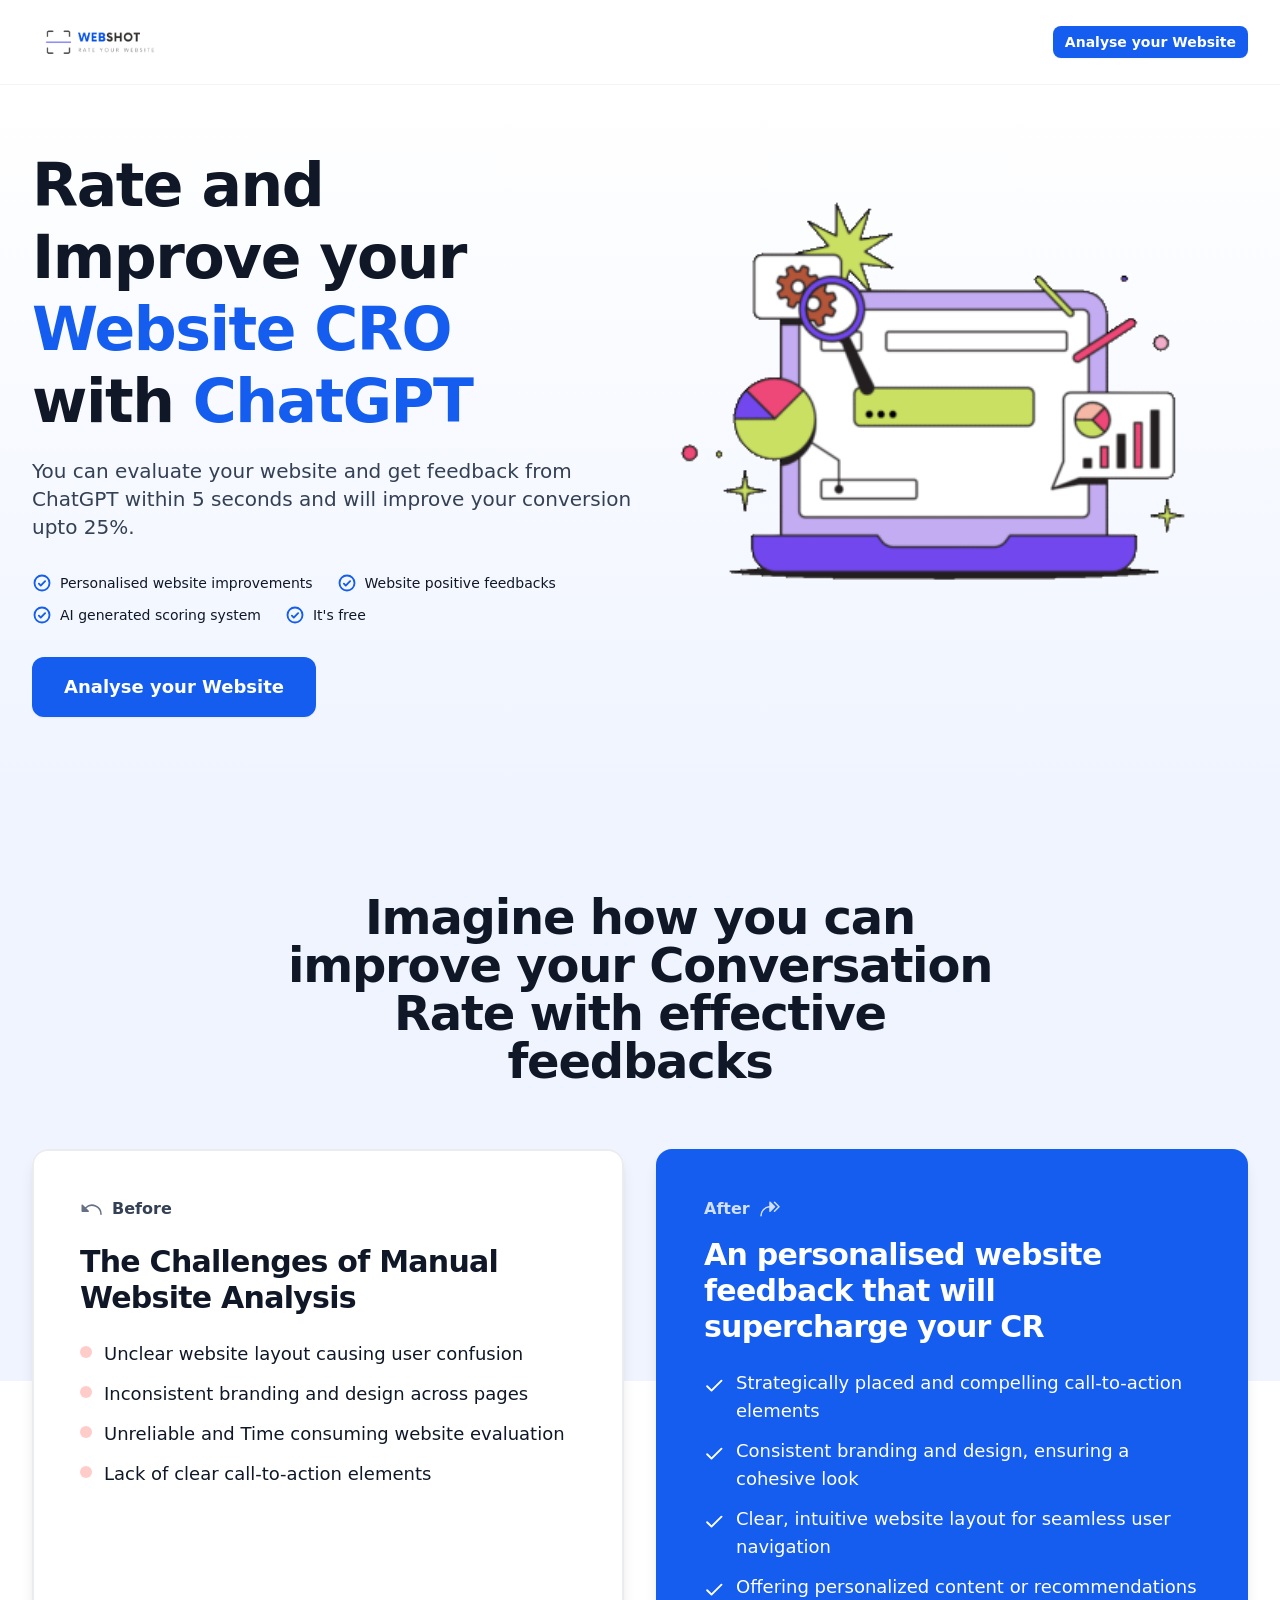
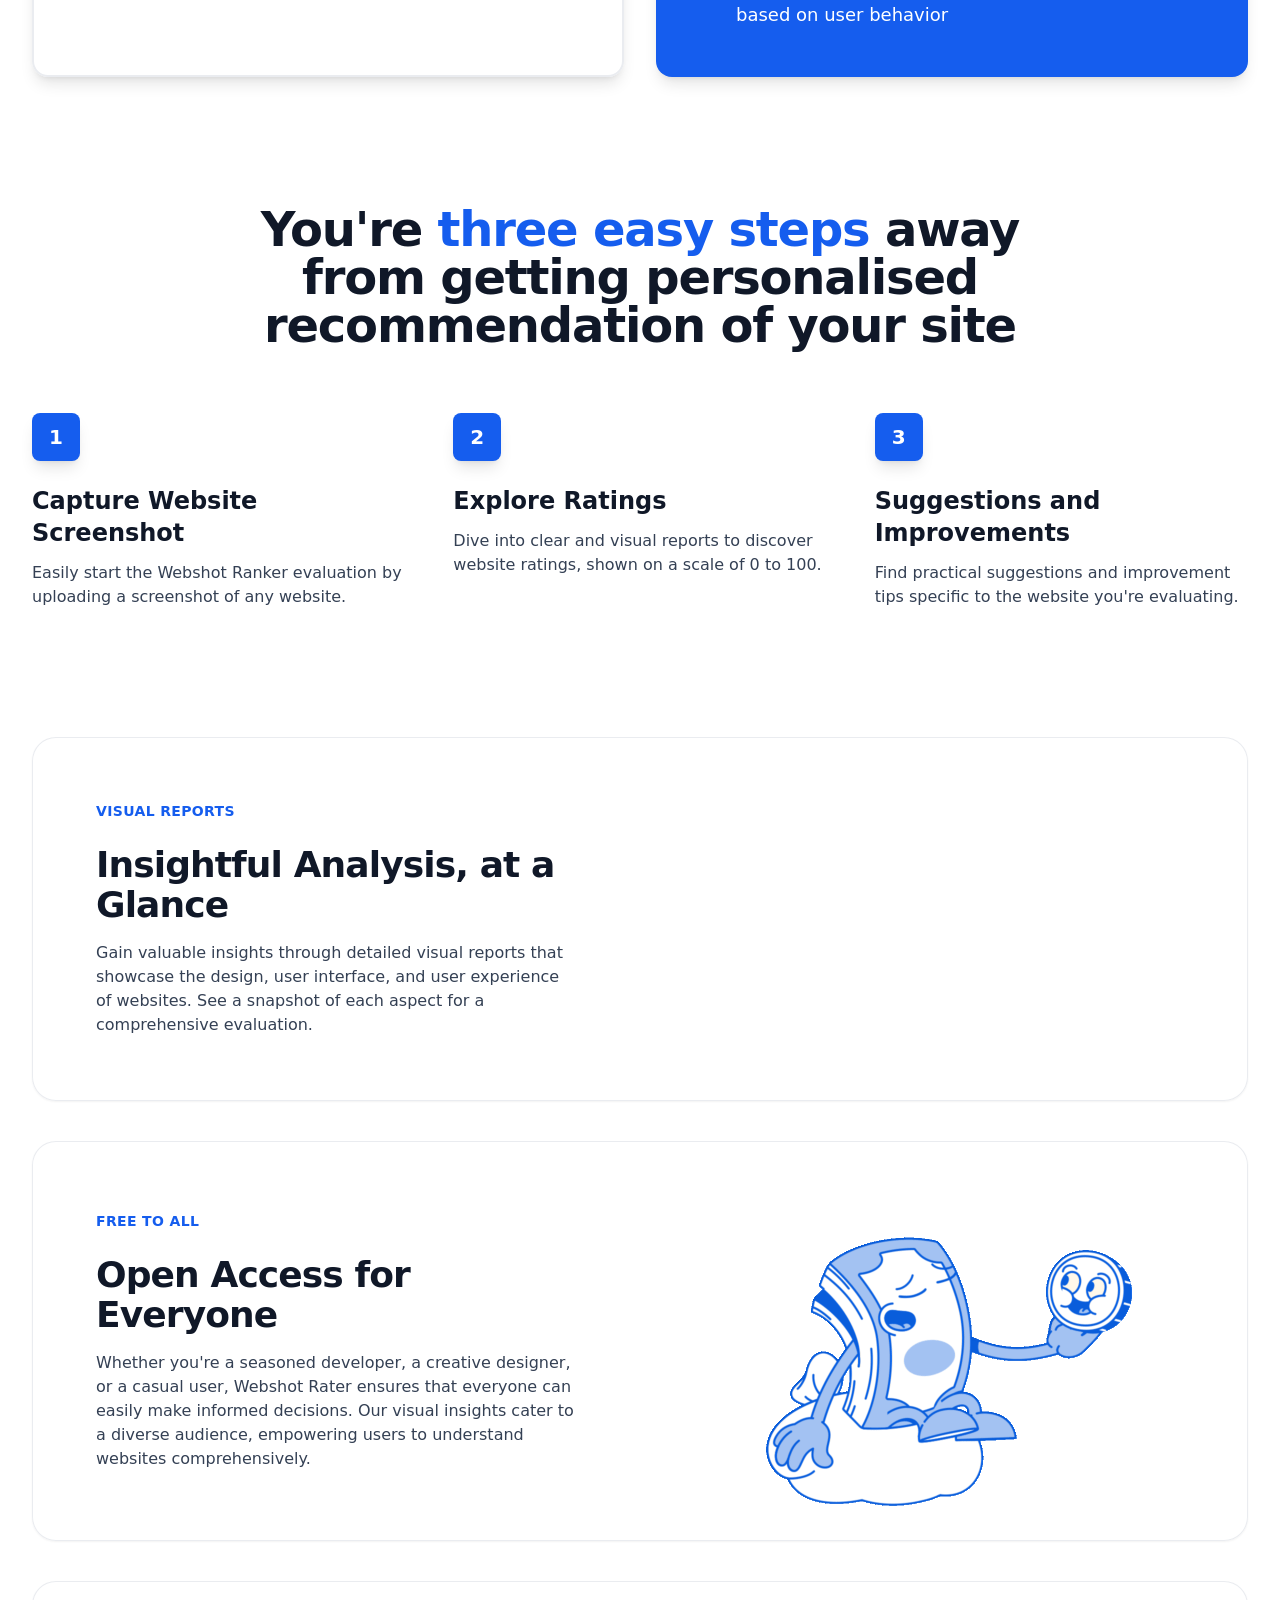
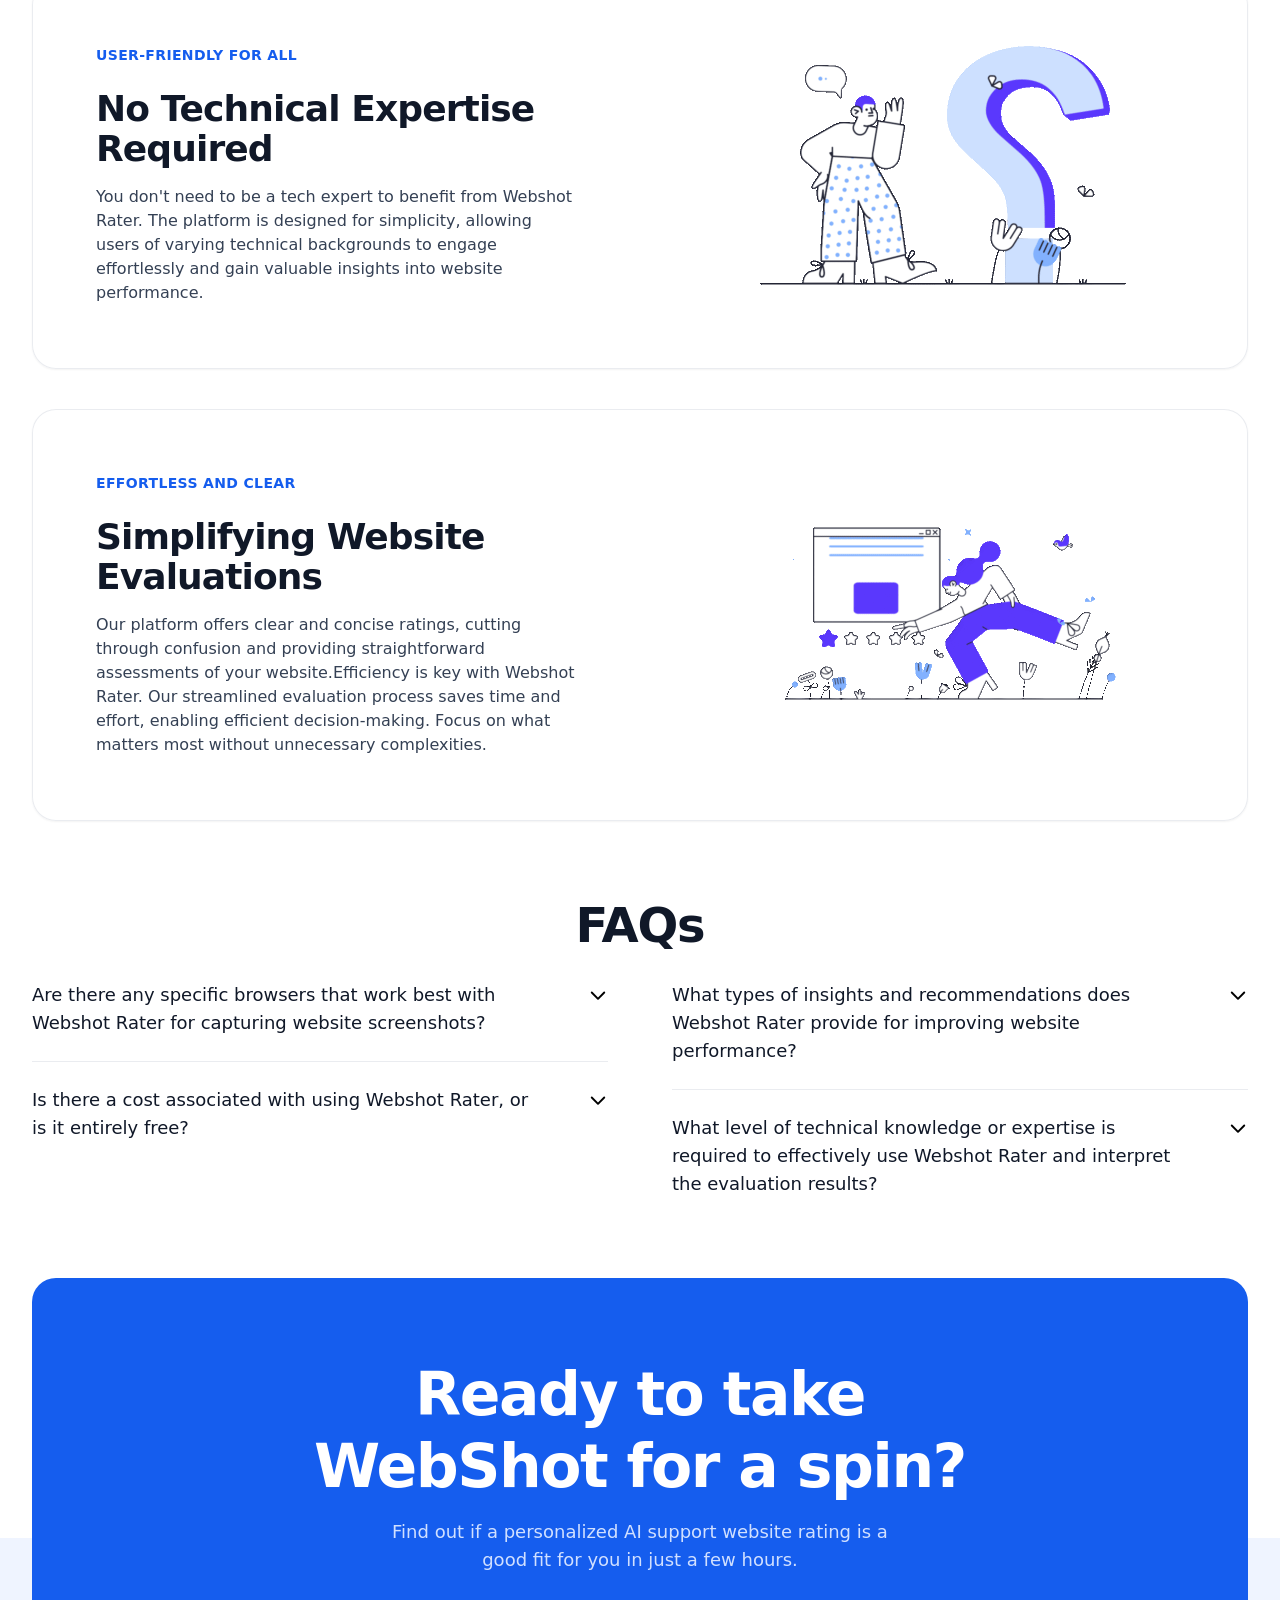
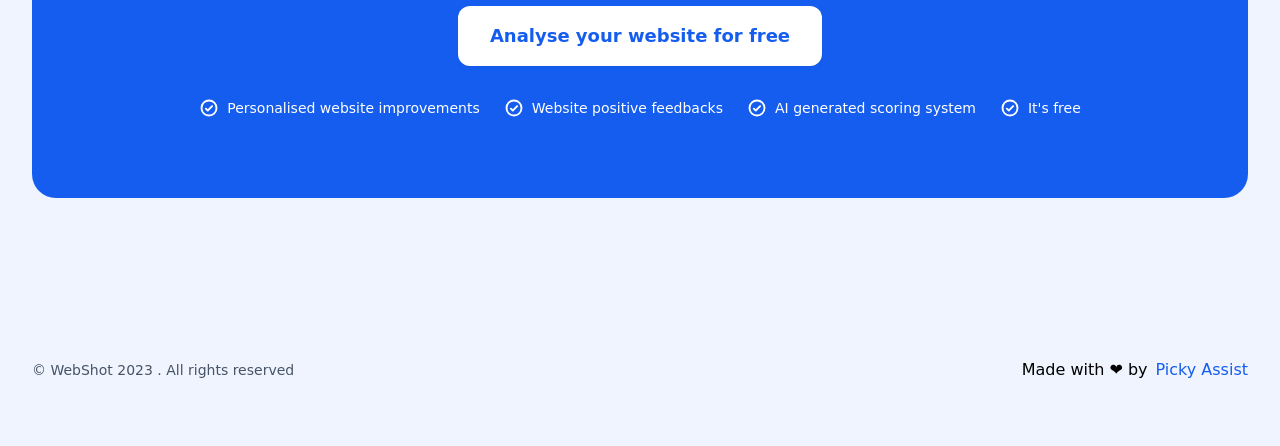
==== commit b2a69f8e: "Update index.html" ====
--- a/index.html
+++ b/index.html
@@ -33,7 +33,7 @@
           <div class="max-w-screen-xl mx-auto px-4 sm:px-6 lg:px-8">
             <div class="grid grid-cols-1 items-center gap-y-12 lg:grid-cols-2">
               <div class="max-w-xl mx-auto text-center lg:max-w-none lg:mx-0 lg:text-left">
-                <h1 class="font-display text-4xl font-bold tracking-tight text-gray-900 mt-8 sm:text-5xl lg:text-6xl xl:pr-12">Rate and Improve your <span class="text-blue-600">Website CTR</span>  with <span class="text-blue-600">ChatGPT</span>
+                <h1 class="font-display text-4xl font-bold tracking-tight text-gray-900 mt-8 sm:text-5xl lg:text-6xl xl:pr-12">Rate and Improve your <span class="text-blue-600">Website CRO</span>  with <span class="text-blue-600">ChatGPT</span>
                 </h1>
                 <p class="text-base font-normal text-gray-700 mt-5 sm:text-lg lg:text-xl">You can evaluate your website and get feedback from ChatGPT within 5 seconds and will improve your conversion upto 25%.</p>
                 <ul class="flex flex-col justify-center gap-x-6 gap-y-3 text-sm font-medium text-gray-900 mt-6 sm:flex-row sm:flex-wrap sm:mt-8 lg:justify-start">
@@ -402,4 +402,4 @@
       </footer>
     </div>
   </body>
-</html>+</html>
